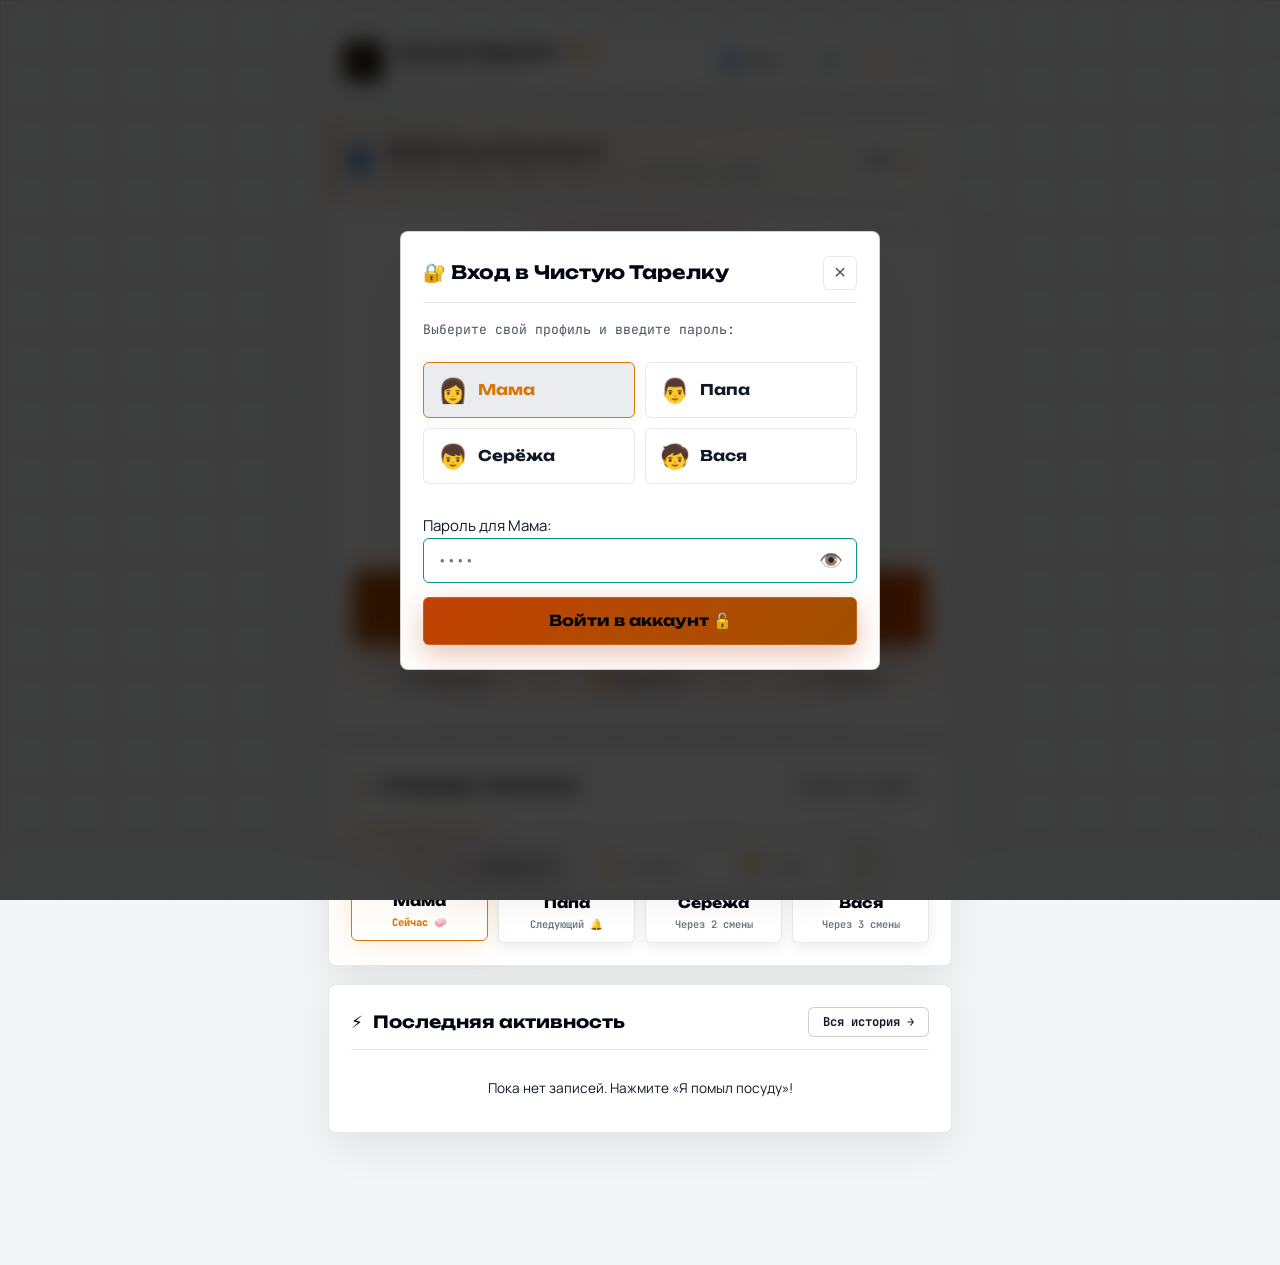
==== public/index.html @ 39a9e151 "feat(ops): add maintenance mode, update.sh and remote github sync support" ====
<!DOCTYPE html>
<html lang="ru">
<head>
  <meta charset="UTF-8">
  <meta name="viewport" content="width=device-width, initial-scale=1.0, maximum-scale=1.0, user-scalable=no, viewport-fit=cover">
  <title>Чистая Тарелка — График мытья посуды</title>
  
  <!-- PWA & Mobile Meta Tags -->
  <meta name="theme-color" content="#0b0b0d">
  <meta name="apple-mobile-web-app-capable" content="yes">
  <meta name="apple-mobile-web-app-status-bar-style" content="black-translucent">
  <meta name="apple-mobile-web-app-title" content="Посуда">
  <link rel="manifest" href="manifest.json">
  <link rel="icon" type="image/svg+xml" href="icons/icon.svg">
  <link rel="apple-touch-icon" href="icons/icon-192.png">

  <!-- Fonts: JetBrains Mono + Manrope + Unbounded -->
  <link rel="preconnect" href="https://fonts.googleapis.com">
  <link rel="preconnect" href="https://fonts.gstatic.com" crossorigin>
  <link href="https://fonts.googleapis.com/css2?family=JetBrains+Mono:wght@400;500;600;700&family=Manrope:wght@400;500;600;700;800&family=Unbounded:wght@500;600;700;800;900&display=swap" rel="stylesheet">

  <link rel="stylesheet" href="style.css?v=7.2">
</head>
<body>
  <!-- Canvas for celebration confetti & bubbles -->
  <canvas id="fx-canvas"></canvas>

  <div class="app-layout">
    <!-- Top Navigation Bar -->
    <header class="top-nav">
      <div class="brand">
        <div class="brand-logo-mark">
          <svg class="brand-svg" viewBox="0 0 32 32" fill="none" xmlns="http://www.w3.org/2000/svg">
            <circle cx="16" cy="16" r="14" stroke="url(#brandGrad)" stroke-width="2" stroke-dasharray="3 3"/>
            <circle cx="16" cy="16" r="9" fill="url(#plateGrad)" stroke="rgba(255,255,255,0.25)" stroke-width="1.5"/>
            <path d="M12 16.5L14.8 19.3L20.5 13.5" stroke="var(--amber)" stroke-width="2" stroke-linecap="round" stroke-linejoin="round"/>
            <defs>
              <linearGradient id="brandGrad" x1="2" y1="2" x2="30" y2="30" gradientUnits="userSpaceOnUse">
                <stop stop-color="#f0642f"/>
                <stop offset="0.5" stop-color="#f59e0b"/>
                <stop offset="1" stop-color="#10b981"/>
              </linearGradient>
              <linearGradient id="plateGrad" x1="7" y1="7" x2="25" y2="25" gradientUnits="userSpaceOnUse">
                <stop stop-color="rgba(255,255,255,0.18)"/>
                <stop offset="1" stop-color="rgba(255,255,255,0.04)"/>
              </linearGradient>
            </defs>
          </svg>
        </div>
        <div class="brand-text-block">
          <div class="brand-title-wrap">
            <h1 class="brand-title">Чистая Тарелка</h1>
            <span class="brand-pro-badge">PRO</span>
          </div>
          <div class="cloud-indicator" id="cloud-indicator">
            <span class="cloud-dot"></span>
            <span class="cloud-status-label" id="cloud-status-label">Raspberry Pi 5 🟢</span>
          </div>
        </div>
      </div>
      
      <div class="top-actions">
        <!-- Account Button in Header -->
        <button id="btn-account-badge" class="profile-pill-btn" type="button" title="Мой аккаунт">
          <span id="account-badge-avatar" class="profile-pill-avatar">👤</span>
          <span id="account-badge-name" class="profile-pill-name">Войти</span>
          <span id="account-badge-role" class="profile-pill-arrow">▾</span>
        </button>

        <button id="btn-sound" class="nav-icon-btn" type="button" title="Звуки" aria-label="Звуки">
          <span class="btn-icon">🔊</span>
        </button>
        <button id="btn-theme" class="nav-icon-btn" type="button" title="Сменить тему" aria-label="Сменить тему">
          <span class="btn-icon">🌙</span>
        </button>
        <button id="btn-menu" class="nav-icon-btn" type="button" title="Настройки" aria-label="Настройки">
          <span class="btn-icon">☰</span>
        </button>
      </div>
    </header>

    <!-- Undo Toast Notification -->
    <div id="undo-toast" class="undo-toast hidden">
      <div class="toast-content">
        <span class="toast-icon">🧼</span>
        <span id="undo-text" class="toast-text">Посуда засчитана!</span>
      </div>
      <button id="btn-undo" class="toast-undo-btn">Отменить</button>
    </div>

    <!-- Pull to Refresh Indicator -->
    <div id="ptr-indicator" class="ptr-indicator">
      <div class="ptr-content">
        <span class="ptr-icon" id="ptr-icon">🍽️</span>
        <span class="ptr-text" id="ptr-text">Потяните для обновления...</span>
      </div>
    </div>

    <!-- MAIN APP CONTENT (Tab Views) -->
    <main class="main-content" id="main-content">
      
      <!-- ========================================== -->
      <!-- TAB 1: DUTY / ДЕЖУРСТВО                    -->
      <!-- ========================================== -->
      <section id="tab-duty" class="tab-view active">
        <!-- Personal Duty Status Banner -->
        <div id="banner-duty-status" class="duty-status-banner">
          <div class="banner-status-content">
            <span id="banner-status-icon" class="banner-status-icon">👤</span>
            <div class="banner-status-text-box">
              <span id="banner-status-title" class="banner-status-title">Выберите свой профиль</span>
              <span id="banner-status-sub" class="banner-status-sub">Отмечать помывку сможет только тот, чья сейчас очередь</span>
            </div>
          </div>
          <button id="btn-banner-profile" class="banner-action-btn" type="button">Выбрать 👤</button>
        </div>

        <!-- Main Hero Card: Current Duty -->
        <div class="duty-hero-card" id="duty-hero">
          <div class="hero-ambient-glow" id="hero-ambient-glow"></div>

          <div class="duty-status-badge">
            <span class="pulsing-circle"></span>
            <span id="hero-badge-title">СЕЙЧАС ДЕЖУРНЫЙ</span>
          </div>

          <div class="duty-avatar-box">
            <div class="avatar-aura-outer"></div>
            <div class="avatar-aura" id="hero-aura"></div>
            <div class="hero-avatar" id="hero-avatar">🍽️</div>
          </div>
          
          <h2 class="duty-person-name" id="hero-name">—</h2>
          <div class="duty-person-sub" id="hero-role-title">Определение дежурного...</div>

          <div class="duty-meta" id="hero-meta">
            <span class="meta-tag timer-tag" id="hero-timer">⏱️ Синхронизация...</span>
            <span class="meta-tag streak-tag" id="hero-streak">🧼 Статус: загрузка...</span>
          </div>

          <!-- The Big Wash Button -->
          <button id="btn-wash-done" class="btn-wash-main">
            <div class="wash-btn-shine"></div>
            <span class="wash-icon">🧼</span>
            <div class="wash-label-box">
              <span class="wash-title">Я ПОМЫЛ ПОСУДУ!</span>
              <span class="wash-sub">Передать очередь дальше ✨</span>
            </div>
          </button>

          <!-- Quick Turn Modifiers -->
          <div class="hero-quick-row">
            <button id="btn-swap-duty" class="quick-btn" type="button" title="Поменяться дежурством">
              <span>🔄</span>
              <span class="btn-text-full">Поменяться</span>
              <span class="btn-text-short">Обмен</span>
            </button>
            <button id="btn-skip-duty" class="quick-btn" type="button" title="Пропустить дежурство">
              <span>⏩</span>
              <span class="btn-text-full">Пропустить</span>
              <span class="btn-text-short">Пасс</span>
            </button>
            <button id="btn-add-note" class="quick-btn" type="button" title="Отметить с заметкой или фото">
              <span>📝</span>
              <span class="btn-text-full">С заметкой</span>
              <span class="btn-text-short">Заметка</span>
            </button>
          </div>
        </div>

        <!-- Upcoming Queue Card -->
        <div class="content-card">
          <div class="card-header">
            <div class="card-title">
              <span class="title-icon">📋</span>
              <span>Очередь помывки</span>
            </div>
            <button id="btn-reorder-queue" class="pill-btn" type="button">Изменить порядок</button>
          </div>

          <div class="queue-stepper-container">
            <div class="queue-track" id="queue-track">
              <!-- Dynamically rendered queue items -->
            </div>
          </div>
        </div>

        <!-- Recent Activity Glance -->
        <div class="content-card">
          <div class="card-header">
            <div class="card-title">
              <span class="title-icon">⚡</span>
              <span>Последняя активность</span>
            </div>
            <button id="btn-view-all-history" class="pill-btn" type="button">Вся история →</button>
          </div>
          <div id="recent-glance-box" class="recent-glance-box">
            <!-- Rendered by JS -->
          </div>
        </div>
      </section>

      <!-- ========================================== -->
      <!-- TAB 2: HISTORY / ИСТОРИЯ                   -->
      <!-- ========================================== -->
      <section id="tab-history" class="tab-view">
        <div class="content-card">
          <div class="card-header">
            <div>
              <h2 class="card-title-large">📜 История дежурств</h2>
              <p class="card-subtitle">Полный журнал с датами, заметками и похвалой</p>
            </div>
            <button id="btn-export-history" class="pill-btn" title="Экспорт в CSV" type="button">📥 Скачать</button>
          </div>

          <!-- History Filters -->
          <div class="history-filter-bar" id="history-filter-bar">
            <button class="filter-chip active" data-filter="all">Все (0)</button>
            <button class="filter-chip" data-filter="admin">👑 Администратор</button>
            <button class="filter-chip" data-filter="user1">👨‍🍳 Дежурный 1</button>
            <button class="filter-chip" data-filter="user2">👩‍🍳 Дежурный 2</button>
            <button class="filter-chip" data-filter="user3">🧑‍🍳 Дежурный 3</button>
          </div>

          <!-- Timeline Container -->
          <div class="history-timeline" id="history-timeline">
            <!-- Dynamically populated with grouped dates -->
          </div>
        </div>
      </section>

      <!-- ========================================== -->
      <!-- TAB 3: STATS / СТАТИСТИКА                  -->
      <!-- ========================================== -->
      <section id="tab-stats" class="tab-view">
        <div class="content-card">
          <div class="card-header">
            <div>
              <h2 class="card-title-large">🏆 Доска почёта</h2>
              <p class="card-subtitle">Кто в нашей семье чаще всех моет посуду</p>
            </div>
            <div class="stats-header-actions">
              <button id="btn-share-family-report" class="pill-btn highlight-pill" type="button" title="Скопировать отчет для Telegram">📤 Поделиться</button>
              <span class="stats-badge-total" id="stat-total-badge">Всего: 0 моек</span>
            </div>
          </div>

          <!-- 3D Podium for Top 3 -->
          <div class="podium-container" id="podium-container">
            <!-- Rendered by JS -->
          </div>

          <!-- Distribution Share Bar -->
          <div class="duty-share-box" id="duty-share-box">
            <!-- Rendered by JS -->
          </div>

          <!-- Detailed Leaderboard List -->
          <div class="leaderboard-cards" id="leaderboard-list">
            <!-- Dynamic Leaderboard Cards -->
          </div>
        </div>

        <!-- Fun Awards Card -->
        <div class="content-card">
          <h3 class="card-title">
            <span class="title-icon">🎖️</span>
            <span>Семейные награды</span>
          </h3>
          <div class="awards-grid" id="awards-grid">
            <!-- Dynamic awards -->
          </div>
        </div>
      </section>

    </main>

    <!-- Bottom Navigation Bar (Floating Island Dock Style) -->
    <nav class="bottom-tab-bar">
      <div class="tab-bar-pill" id="tab-bar-pill">
        <div class="tab-sliding-indicator" id="tab-sliding-indicator"></div>
        <button class="tab-item active" data-tab="tab-duty" type="button">
          <span class="tab-icon">🧼</span>
          <span class="tab-label">Дежурство</span>
        </button>
        <button class="tab-item" data-tab="tab-history" type="button">
          <span class="tab-icon">📜</span>
          <span class="tab-label">История</span>
        </button>
        <button class="tab-item" data-tab="tab-stats" type="button">
          <span class="tab-icon">🏆</span>
          <span class="tab-label">Почёт</span>
        </button>
      </div>
    </nav>
  </div>

  <!-- ========================================== -->
  <!-- MODAL: SETTINGS & BACKUP (Бутерброд / Меню) -->
  <!-- ========================================== -->
  <div id="modal-settings" class="modal-backdrop hidden">
    <div class="modal-card">
      <div class="sheet-grab-bar"></div>
      <div class="modal-head">
        <h3>⚙️ Настройки и Сервер</h3>
        <button type="button" class="modal-close-btn" aria-label="Закрыть" onclick="closeAllModals()">&times;</button>
      </div>

      <!-- Quick Toggles for Mobile (Theme & Sound) -->
      <div class="settings-quick-toggles-row">
        <button id="btn-quick-theme" class="quick-toggle-card" type="button" aria-label="Сменить тему">
          <span class="quick-toggle-icon" id="quick-theme-icon">🌙</span>
          <div class="quick-toggle-text">
            <span class="quick-toggle-label">Оформление</span>
            <span class="quick-toggle-val" id="quick-theme-val">Тёмная</span>
          </div>
        </button>
        <button id="btn-quick-sound" class="quick-toggle-card" type="button" aria-label="Переключить звук">
          <span class="quick-toggle-icon" id="quick-sound-icon">🔊</span>
          <div class="quick-toggle-text">
            <span class="quick-toggle-label">Звуки</span>
            <span class="quick-toggle-val" id="quick-sound-val">Включены</span>
          </div>
        </button>
      </div>

      <!-- Access Rights (Admin PIN) -->
      <div class="cloud-setup-box auth-section">
        <div class="setup-header">
          <span class="setup-badge" id="settings-auth-badge">Режим просмотра</span>
          <span class="setup-title">Права на управление</span>
        </div>
        <p id="settings-auth-desc" class="setup-text">
          Только один телефон с паролем может переключать очередь и отмечать помывку.
        </p>
        <div id="settings-auth-actions" style="margin-top: 8px;">
          <!-- Rendered dynamically -->
        </div>
      </div>

      <!-- Server & Local Network -->
      <div class="cloud-setup-box secondary">
        <div class="setup-header">
          <span class="setup-badge neutral">Домашний сервер (Raspberry Pi)</span>
          <span class="setup-title">Адрес в вашей сети Wi-Fi</span>
        </div>
        <p class="setup-text">
          Открывайте на любых телефонах и планшетах дома:
        </p>
        <div class="local-ip-badge">
          <code id="local-ip-code">http://localhost:8080</code>
          <button id="btn-copy-local-ip" class="copy-small-btn" type="button">Копировать</button>
        </div>
      </div>

      <!-- Cloud Sync (Optional) -->
      <div class="cloud-setup-box" style="margin-top: 4px;">
        <div class="setup-header">
          <span class="setup-badge">Облачная синхронизация</span>
          <span class="setup-title">Внешний URL (если используется)</span>
        </div>
        <div class="input-group">
          <div class="input-with-btn">
            <input type="text" id="input-firebase-url" placeholder="https://ваш-воркер.workers.dev">
            <button id="btn-save-cloud" class="primary-action-btn" type="button">Сохранить</button>
          </div>
        </div>
        <button id="btn-cloud-guide" class="text-link-btn" type="button" style="background:none;border:none;color:var(--primary);cursor:pointer;font-size:0.85rem;margin-top:8px;padding:0;text-decoration:underline;text-align:left;">📖 Инструкция по облаку (Firebase/Vercel)</button>
      </div>

      <!-- Backup & Restore -->
      <div style="margin-top: 8px;">
        <h4 style="font-size: 0.95rem; margin-bottom: 8px; font-weight: 700;">💾 Резервная копия</h4>
        <div class="action-buttons-row">
          <button id="btn-export-backup" class="secondary-action-btn" type="button">
            <span>📥</span> Скачать архив (JSON)
          </button>
          <button id="btn-import-backup" class="secondary-action-btn" type="button">
            <span>📤</span> Восстановить из архива
          </button>
          <input type="file" id="file-import-input" accept=".json" style="display: none;">
        </div>
      </div>

      <!-- Reset Data -->
      <div style="margin-top: 10px; border-top: 1px solid var(--border-color); padding-top: 12px;">
        <button id="btn-reset-data" class="danger-text-btn" type="button">Сбросить историю и статистику...</button>
      </div>
    </div>
  </div>

  <!-- ========================================== -->
  <!-- MODAL: SWAP TURN                           -->
  <!-- ========================================== -->
  <div id="modal-swap" class="modal-backdrop hidden">
    <div class="modal-card">
      <div class="sheet-grab-bar"></div>
      <div class="modal-head">
        <h3>🔄 Поменяться дежурством</h3>
        <button type="button" class="modal-close-btn" aria-label="Закрыть" onclick="closeAllModals()">&times;</button>
      </div>
      <p class="modal-sub">Выберите, с кем поменяться текущей сменой:</p>
      <div class="swap-grid" id="swap-member-list">
        <!-- Rendered by JS -->
      </div>
    </div>
  </div>

  <!-- ========================================== -->
  <!-- MODAL: CONFIRM SKIP TURN                   -->
  <!-- ========================================== -->
  <div id="modal-confirm-skip" class="modal-backdrop hidden">
    <div class="modal-card">
      <div class="sheet-grab-bar"></div>
      <div class="modal-head">
        <h3>⏩ Пропустить дежурство?</h3>
        <button type="button" class="modal-close-btn" aria-label="Закрыть" onclick="closeAllModals()">&times;</button>
      </div>

      <div class="confirm-skip-box">
        <div class="confirm-skip-avatar-row">
          <div class="confirm-skip-member" id="confirm-skip-current">
            <span class="confirm-skip-avatar" id="confirm-skip-avatar">👩</span>
            <span class="confirm-skip-name" id="confirm-skip-name">Мама</span>
          </div>
          <span class="confirm-skip-arrow">➔</span>
          <div class="confirm-skip-member" id="confirm-skip-next">
            <span class="confirm-skip-avatar" id="confirm-skip-next-avatar">👦</span>
            <span class="confirm-skip-name" id="confirm-skip-next-name">Серёжа</span>
          </div>
        </div>

        <p class="modal-sub confirm-skip-desc" id="confirm-skip-desc">
          Очередь будет передана следующему по списку без зачисления помывки.
        </p>
      </div>

      <div class="modal-actions-grid">
        <button type="button" class="secondary-action-btn" onclick="closeAllModals()">Отмена</button>
        <button type="button" id="btn-confirm-skip-submit" class="btn-skip-confirm-danger">
          <span>⏩ Да, пропустить</span>
        </button>
      </div>
    </div>
  </div>

  <!-- ========================================== -->
  <!-- MODAL: NOTE / WASH WITH COMMENT            -->
  <!-- ========================================== -->
  <div id="modal-note" class="modal-backdrop hidden">
    <div class="modal-card">
      <div class="sheet-grab-bar"></div>
      <div class="modal-head">
        <h3>📝 Отметить помывку с заметкой</h3>
        <button type="button" class="modal-close-btn" aria-label="Закрыть" onclick="closeAllModals()">&times;</button>
      </div>
      <div class="quick-tags-container">
        <button class="note-tag-btn" type="button" data-tag="Гора кастрюль и сковородок 🍳">Гора посуды 🍳</button>
        <button class="note-tag-btn" type="button" data-tag="Блестит до скрипа ✨">Блестит до скрипа ✨</button>
        <button class="note-tag-btn" type="button" data-tag="После праздничного обеда 🍰">После праздника 🍰</button>
        <button class="note-tag-btn" type="button" data-tag="Только чашки и тарелки ☕">Только чашки ☕</button>
        <button class="note-tag-btn" type="button" data-tag="Помыл(а) без напоминаний! 🌟">Без напоминаний 🌟</button>
      </div>
      <textarea id="modal-note-text" class="custom-textarea" rows="3" placeholder="Что было помыто или комментарий..."></textarea>
      
      <!-- Photo Attachment -->
      <div class="note-photo-section">
        <input type="file" id="note-photo-input" accept="image/*" capture="environment" style="display:none">
        <button type="button" id="btn-trigger-photo" class="btn-attach-photo">
          <span>📷</span>
          <span>Добавить фото раковины</span>
        </button>
        <div id="note-photo-preview-wrap" class="note-photo-preview-wrap hidden">
          <div class="note-photo-thumb-box">
            <img id="note-photo-preview-img" src="" alt="Превью фото" class="note-photo-thumb">
            <button type="button" id="btn-remove-photo" class="btn-remove-photo" title="Удалить фото" aria-label="Удалить фото">&times;</button>
          </div>
          <div class="note-photo-info">
            <span class="note-photo-badge" id="note-photo-size-badge">0 KB ✨</span>
            <span class="note-photo-hint">Фото чистоты прикреплено!</span>
          </div>
        </div>
      </div>

      <button id="btn-submit-note-wash" class="primary-btn-block" type="button">Помыто! Засчитать 🧼</button>
    </div>
  </div>

  <!-- ========================================== -->
  <!-- MODAL: REORDER QUEUE                       -->
  <!-- ========================================== -->
  <div id="modal-reorder" class="modal-backdrop hidden">
    <div class="modal-card">
      <div class="sheet-grab-bar"></div>
      <div class="modal-head">
        <h3>📋 Порядок очереди</h3>
        <button type="button" class="modal-close-btn" aria-label="Закрыть" onclick="closeAllModals()">&times;</button>
      </div>
      <p class="modal-sub">Настройте очередность стрелочками:</p>
      <div class="reorder-rows-list" id="reorder-rows-container">
        <!-- Rendered by JS -->
      </div>
      <button id="btn-save-reorder-modal" class="primary-btn-block" type="button">Сохранить порядок</button>
    </div>
  </div>

  <!-- ========================================== -->
  <!-- MODAL: CLOUD GUIDE                         -->
  <!-- ========================================== -->
  <div id="modal-cloud-guide" class="modal-backdrop hidden">
    <div class="modal-card guide-card">
      <div class="sheet-grab-bar"></div>
      <div class="modal-head">
        <h3>🚀 Как выложить в интернет (2 простых шага)</h3>
        <button type="button" class="modal-close-btn" aria-label="Закрыть" onclick="closeAllModals()">&times;</button>
      </div>
      <div class="guide-content">
        <div class="guide-step">
          <div class="step-badge">Шаг 1</div>
          <h4>Бесплатная база данных (Firebase)</h4>
          <ol>
            <li>Зайдите на <a href="https://console.firebase.google.com" target="_blank">console.firebase.google.com</a> под своим Google-аккаунтом.</li>
            <li>Нажмите <b>«Создать проект»</b> (назовите, например, <i>dish-tracker</i>).</li>
            <li>В меню слева выберите <b>«Realtime Database»</b> ➔ <b>«Создать базу данных»</b>.</li>
            <li>Во вкладке <b>«Правила»</b> (Rules) разрешите чтение и запись (укажите <code>".read": true, ".write": true</code>).</li>
            <li>Скопируйте адрес вашей базы (он выглядит так: <code>https://ваша-база-default-rtdb.firebaseio.com</code>) и вставьте его во вкладку <b>«Облако»</b> в этом приложении!</li>
          </ol>
        </div>

        <div class="guide-step">
          <div class="step-badge">Шаг 2</div>
          <h4>Бесплатный хостинг приложения (Vercel или GitHub Pages)</h4>
          <p>
            Папка с файлами уже полностью готова к загрузке на <a href="https://vercel.com" target="_blank">Vercel.com</a> или GitHub Pages. Вы просто перетаскиваете папку на Vercel — и получаете красивый интернет-адрес (например, <code>https://posuda-semya.vercel.app</code>), доступный всем родным круглосуточно с любого телефона!
          </p>
        </div>
      </div>
      <button type="button" class="primary-btn-block modal-close-btn" onclick="closeAllModals()">Понятно, спасибо!</button>
    </div>
  </div>

  <!-- ========================================== -->
  <!-- MODAL: FAMILY LOGIN (Вход в аккаунт)       -->
  <!-- ========================================== -->
  <div id="modal-login" class="modal-backdrop hidden">
    <div class="modal-card login-card">
      <div class="sheet-grab-bar"></div>
      <div class="modal-head">
        <h3>🔐 Вход в Чистую Тарелку</h3>
        <button type="button" class="modal-close-btn" aria-label="Закрыть" onclick="closeAllModals()">&times;</button>
      </div>
      <p class="modal-sub">
        Выберите свой профиль и введите пароль:
      </p>

      <!-- User selection pills -->
      <div class="login-user-grid" id="login-user-grid">
        <button type="button" class="login-user-pill active" data-user="admin">
          <span class="login-user-avatar">👑</span>
          <span class="login-user-name">Администратор 👑</span>
        </button>
        <button type="button" class="login-user-pill" data-user="user1">
          <span class="login-user-avatar">👨‍🍳</span>
          <span class="login-user-name">Дежурный 1</span>
        </button>
        <button type="button" class="login-user-pill" data-user="user2">
          <span class="login-user-avatar">👩‍🍳</span>
          <span class="login-user-name">Дежурный 2</span>
        </button>
        <button type="button" class="login-user-pill" data-user="user3">
          <span class="login-user-avatar">🧑‍🍳</span>
          <span class="login-user-name">Дежурный 3</span>
        </button>
      </div>

      <form id="form-login" style="margin-top: 14px;">
        <input type="hidden" id="login-username" value="admin">

        <div class="input-group">
          <label class="input-label" id="login-label-user">Пароль для Администратора:</label>
          <div class="password-input-wrap">
            <input type="password" id="login-password" class="custom-input login-input" placeholder="••••" inputmode="numeric" pattern="[0-9]*" autocomplete="current-password" autofocus required>
            <button type="button" id="btn-toggle-login-pass" class="toggle-pass-btn" aria-label="Показать пароль">👁️</button>
          </div>
        </div>

        <div id="login-error-msg" class="auth-error-msg hidden">❌ Неверный пароль. Попробуйте еще раз!</div>

        <button type="submit" id="btn-submit-login" class="primary-btn-block" style="margin-top: 14px;">
          Войти в аккаунт 🔓
        </button>
      </form>
    </div>
  </div>

  <!-- ========================================== -->
  <!-- MODAL: ACCOUNT INFO & LOGOUT               -->
  <!-- ========================================== -->
  <div id="modal-account" class="modal-backdrop hidden">
    <div class="modal-card">
      <div class="sheet-grab-bar"></div>
      <div class="modal-head">
        <h3>👤 Мой аккаунт</h3>
        <button type="button" class="modal-close-btn" aria-label="Закрыть" onclick="closeAllModals()">&times;</button>
      </div>
      <div class="account-profile-box">
        <div class="account-avatar-large" id="acc-modal-avatar">👑</div>
        <div class="account-info-box">
          <h4 class="account-name" id="acc-modal-name">Администратор</h4>
          <span class="account-role-badge" id="acc-modal-role">👑 Администратор</span>
        </div>
      </div>
      <div class="account-status-desc" id="acc-modal-desc">
        Вы авторизованы на этом телефоне. Вам доступны все функции управления дежурствами.
      </div>
      <button type="button" id="btn-logout-account" class="danger-btn-block" style="margin-top: 18px;">
        🚪 Выйти из аккаунта
      </button>
    </div>
  </div>

  <!-- ========================================== -->
  <!-- MODAL: PHOTO VIEWER (Lightbox)             -->
  <!-- ========================================== -->
  <div id="modal-photo-viewer" class="modal-backdrop hidden photo-lightbox-backdrop">
    <div class="modal-card photo-lightbox-card">
      <div class="sheet-grab-bar"></div>
      <div class="modal-head">
        <div class="photo-lightbox-author">
          <span class="photo-lightbox-icon">📸</span>
          <div class="photo-lightbox-meta-block">
            <h3 id="photo-viewer-title">Фото чистоты ✨</h3>
            <span class="photo-lightbox-sub" id="photo-viewer-meta"></span>
          </div>
        </div>
        <button type="button" class="modal-close-btn" aria-label="Закрыть" onclick="closeAllModals()">&times;</button>
      </div>

      <div class="photo-lightbox-body">
        <div class="photo-lightbox-frame">
          <img id="photo-viewer-img" src="" alt="Фото чистоты раковины" class="photo-lightbox-img">
        </div>
        <div id="photo-viewer-caption" class="photo-lightbox-caption hidden"></div>
      </div>
    </div>
  </div>

  <script src="app.js?v=7.2"></script>
</body>
</html>
---- public/style.css ----
/* ========================================================
   ЧИСТАЯ ТАРЕЛКА — Таблица стилей
   Шрифты: Unbounded + Manrope + JetBrains Mono
   Эстетика: Dark Obsidian & Warm Light / Minimal Tech / OKLCH
   ======================================================== */

@import url('https://fonts.googleapis.com/css2?family=JetBrains+Mono:wght@400;500;600;700&family=Manrope:wght@400;500;600;700;800&family=Unbounded:wght@500;600;700;800;900&display=swap');

:root, [data-theme="dark"] {
  color-scheme: dark;

  /* Typography */
  --font-display: "Unbounded", "Manrope", system-ui, sans-serif;
  --font-body: "Manrope", system-ui, -apple-system, BlinkMacSystemFont, "Segoe UI", sans-serif;
  --font-mono: "JetBrains Mono", "SFMono-Regular", Consolas, monospace;

  /* Dark Theme Palette (Default) */
  --bg: oklch(0.085 0 0);
  --bg-raised: oklch(0.115 0.003 70);
  --surface: oklch(0.155 0.006 70);
  --surface-strong: oklch(0.205 0.008 70);
  --surface-hover: oklch(0.235 0.01 70);
  
  --ink: oklch(0.925 0.014 78);
  --ink-strong: oklch(0.985 0.005 78);
  --muted: oklch(0.705 0.018 72);
  --muted-soft: oklch(0.575 0.014 72);
  
  --line: oklch(1 0 0 / 0.09);
  --line-strong: oklch(1 0 0 / 0.18);
  
  --primary: oklch(0.645 0.185 39);          /* Ember Orange #f0642f */
  --primary-deep: oklch(0.48 0.17 35);
  --primary-glow: oklch(0.645 0.185 39 / 0.35);

  --amber: oklch(0.755 0.145 72);           /* Warm Gold */
  --amber-soft: oklch(0.755 0.145 72 / 0.12);
  --teal: oklch(0.76 0.105 190);            /* Cyan / Mint */
  --teal-deep: oklch(0.54 0.095 195);
  
  --success: oklch(0.72 0.16 150);
  --danger: oklch(0.62 0.22 25);

  /* Member Accent Tones */
  --color-mama: #ec4899;
  --color-mama-glow: rgba(236, 72, 153, 0.35);
  --color-papa: #0284c7;
  --color-papa-glow: rgba(2, 132, 199, 0.35);
  --color-serezha: #10b981;
  --color-serezha-glow: rgba(16, 185, 129, 0.35);
  --color-vasya: #f59e0b;
  --color-vasya-glow: rgba(245, 158, 11, 0.35);

  --shadow: oklch(0 0 0 / 0.55);
  --radius: 8px;
  --radius-sm: 6px;
  --radius-md: 10px;
  --radius-lg: 14px;
  --radius-full: 9999px;

  --nav-height: 64px;
}

/* Light Theme */
[data-theme="light"] {
  color-scheme: light;

  --bg: #f4f5f7;
  --bg-raised: #ffffff;
  --surface: #ffffff;
  --surface-strong: #ebecef;
  --surface-hover: #e2e4e8;

  --ink: #111827;
  --ink-strong: #030712;
  --muted: #4b5563;
  --muted-soft: #6b7280;

  --line: rgba(0, 0, 0, 0.09);
  --line-strong: rgba(0, 0, 0, 0.18);

  --primary: #ea580c;
  --primary-deep: #c2410c;
  --primary-glow: rgba(234, 88, 12, 0.25);

  --amber: #d97706;
  --amber-soft: rgba(217, 119, 6, 0.1);
  --teal: #0d9488;
  --teal-deep: #0f766e;

  --shadow: rgba(0, 0, 0, 0.08);
}

/* Base Reset */
*, *::before, *::after {
  box-sizing: border-box;
  margin: 0;
  padding: 0;
  -webkit-tap-highlight-color: transparent;
  user-select: none;
}

html {
  font-size: 16px;
  scroll-behavior: smooth;
  background: var(--bg);
}

body {
  min-width: 320px;
  margin: 0;
  overflow-x: hidden;
  background-color: var(--bg);
  background-image:
    linear-gradient(90deg, var(--line) 1px, transparent 1px),
    linear-gradient(180deg, var(--line) 1px, transparent 1px);
  background-size: 56px 56px;
  background-attachment: fixed;
  color: var(--ink);
  font-family: var(--font-body);
  font-size: 15px;
  line-height: 1.6;
  min-height: 100vh;
  min-height: 100dvh;
  display: flex;
  justify-content: center;
  padding-left: max(0px, env(safe-area-inset-left, 0px));
  padding-right: max(0px, env(safe-area-inset-right, 0px));
  padding-top: max(6px, env(safe-area-inset-top, 0px));
  padding-bottom: calc(var(--nav-height) + env(safe-area-inset-bottom, 20px) + 36px);
  text-rendering: optimizeLegibility;
  -webkit-font-smoothing: antialiased;
  -moz-osx-font-smoothing: grayscale;
}

/* Subtle Tech Vignette Overlay */
body::before {
  position: fixed;
  inset: 0;
  z-index: -2;
  pointer-events: none;
  content: "";
  background: radial-gradient(circle at 50% 20%, transparent 40%, var(--bg) 95%);
  opacity: 0.85;
}

/* Celebration FX Canvas */
#fx-canvas {
  position: fixed;
  inset: 0;
  width: 100vw;
  height: 100vh;
  pointer-events: none;
  z-index: 99999;
}

/* Main Layout */
.app-layout {
  width: 100%;
  max-width: 620px;
  padding: 12px 18px 32px;
  display: flex;
  flex-direction: column;
  gap: 16px;
  min-width: 0;
}

/* ========================================================
   MAIN CONTENT & TAB VIEWS
   ======================================================== */
.main-content {
  width: 100%;
  display: flex;
  flex-direction: column;
}

.tab-view {
  display: none !important;
  width: 100%;
  flex-direction: column;
  gap: 18px;
}

.tab-view.active {
  display: flex !important;
  animation: tabFadeIn 0.22s cubic-bezier(0.16, 1, 0.3, 1);
}

@keyframes tabFadeIn {
  from {
    opacity: 0;
    transform: translateY(6px);
  }
  to {
    opacity: 1;
    transform: translateY(0);
  }
}

/* ========================================================
   TOP NAVIGATION BAR
   ======================================================== */
.top-nav {
  display: flex;
  align-items: center;
  justify-content: space-between;
  padding: 10px 14px;
  background: var(--bg-raised);
  border: 1px solid var(--line);
  border-radius: var(--radius);
  position: sticky;
  top: max(8px, env(safe-area-inset-top, 0px));
  z-index: 100;
  box-shadow: 0 10px 30px var(--shadow);
  backdrop-filter: blur(20px) saturate(180%);
  -webkit-backdrop-filter: blur(20px) saturate(180%);
  min-width: 0;
}

.brand {
  display: flex;
  align-items: center;
  gap: 12px;
}

.brand-logo-mark {
  display: inline-flex;
  align-items: center;
  justify-content: center;
  width: 40px;
  height: 40px;
  border-radius: var(--radius-sm);
  background: linear-gradient(135deg, oklch(0.2 0.01 70), oklch(0.1 0.005 70));
  border: 1px solid var(--line-strong);
  box-shadow: 0 4px 14px var(--shadow), inset 0 1px 0 rgba(255, 255, 255, 0.12);
  flex-shrink: 0;
  transition: transform 0.2s ease;
}

.brand-logo-mark:hover {
  transform: rotate(6deg) scale(1.05);
}

.brand-svg {
  width: 26px;
  height: 26px;
  display: block;
}

.brand-text-block {
  display: flex;
  flex-direction: column;
}

.brand-title-wrap {
  display: flex;
  align-items: center;
  gap: 7px;
}

.brand-title {
  font-family: var(--font-display);
  font-size: 0.98rem;
  font-weight: 800;
  color: var(--ink-strong);
  letter-spacing: -0.015em;
  line-height: 1.15;
}

.brand-pro-badge {
  font-family: var(--font-mono);
  font-size: 0.62rem;
  font-weight: 800;
  padding: 1px 5px;
  border-radius: 4px;
  background: linear-gradient(135deg, oklch(0.755 0.145 72 / 0.18), oklch(0.645 0.185 39 / 0.18));
  border: 1px solid oklch(0.755 0.145 72 / 0.35);
  color: var(--amber);
  letter-spacing: 0.06em;
  line-height: 1.2;
}

.cloud-indicator {
  display: inline-flex;
  align-items: center;
  gap: 6px;
  font-family: var(--font-mono);
  font-size: 0.70rem;
  color: var(--muted-soft);
  margin-top: 2px;
}

.cloud-dot {
  width: 6px;
  height: 6px;
  border-radius: 50%;
  background: var(--muted-soft);
  display: inline-block;
  transition: all 0.3s ease;
}

.cloud-dot.local-connected {
  background: var(--teal);
  box-shadow: 0 0 10px var(--teal);
}

.cloud-dot.cloud-connected {
  background: var(--amber);
  box-shadow: 0 0 10px var(--amber);
}

.top-actions {
  display: flex;
  align-items: center;
  gap: 8px;
  flex-shrink: 0;
}

/* User Account Pill */
.profile-pill-btn {
  display: inline-flex;
  align-items: center;
  gap: 6px;
  min-height: 36px;
  padding: 0 10px;
  border: 1px solid var(--line-strong);
  border-radius: var(--radius-sm);
  background: var(--surface);
  color: var(--ink);
  cursor: pointer;
  font-family: var(--font-mono);
  font-size: 0.78rem;
  font-weight: 600;
  transition: all 180ms ease;
  white-space: nowrap;
}

.profile-pill-btn:hover {
  background: var(--surface-strong);
  border-color: var(--teal);
  color: var(--ink-strong);
}

.profile-pill-btn:active {
  transform: scale(0.96);
}

.profile-pill-btn.is-admin {
  border-color: oklch(0.755 0.145 72 / 0.45);
  background: var(--amber-soft);
  color: var(--amber);
}

.profile-pill-avatar {
  font-size: 1rem;
}

.profile-pill-name {
  max-width: 80px;
  overflow: hidden;
  text-overflow: ellipsis;
  white-space: nowrap;
}

.profile-pill-arrow {
  font-size: 0.65rem;
  opacity: 0.6;
}

/* Action Icon Buttons */
.nav-icon-btn {
  display: inline-flex;
  align-items: center;
  justify-content: center;
  width: 36px;
  height: 36px;
  border: 1px solid var(--line);
  border-radius: var(--radius-sm);
  background: var(--surface);
  color: var(--muted);
  cursor: pointer;
  font-size: 0.95rem;
  transition: all 180ms ease;
}

.nav-icon-btn:hover {
  border-color: var(--line-strong);
  background: var(--surface-strong);
  color: var(--ink-strong);
  transform: translateY(-1px);
}

.nav-icon-btn:active {
  transform: scale(0.92);
}

/* ========================================================
   TOAST NOTIFICATION (Undo)
   ======================================================== */
.undo-toast {
  position: fixed;
  top: 20px;
  left: 50%;
  transform: translateX(-50%);
  width: calc(100% - 36px);
  max-width: 520px;
  background: var(--bg-raised);
  border: 1px solid var(--amber);
  color: var(--ink-strong);
  padding: 12px 16px;
  border-radius: var(--radius);
  display: flex;
  align-items: center;
  justify-content: space-between;
  box-shadow: 0 16px 40px var(--shadow), 0 0 24px var(--amber-soft);
  z-index: 100000;
  animation: slideDownToast 0.25s cubic-bezier(0.16, 1, 0.3, 1);
}

.undo-toast.hidden {
  display: none !important;
}

.toast-content {
  display: flex;
  align-items: center;
  gap: 10px;
  font-family: var(--font-body);
  font-size: 0.88rem;
  font-weight: 700;
}

.toast-icon {
  font-size: 1.25rem;
}

.toast-undo-btn {
  background: var(--amber);
  color: #000;
  border: none;
  font-family: var(--font-mono);
  font-weight: 700;
  font-size: 0.78rem;
  padding: 6px 14px;
  border-radius: var(--radius-sm);
  cursor: pointer;
  transition: transform 0.15s ease;
}

.toast-undo-btn:hover {
  transform: scale(1.05);
}

@keyframes slideDownToast {
  from { opacity: 0; transform: translate(-50%, -18px); }
  to { opacity: 1; transform: translate(-50%, 0); }
}

/* ========================================================
   DUTY STATUS BANNER (Adaptive Monospace Header)
   ======================================================== */
.duty-status-banner {
  background: var(--surface);
  border: 1px solid var(--line);
  border-radius: var(--radius);
  padding: 14px 16px;
  display: flex;
  align-items: center;
  justify-content: space-between;
  gap: 14px;
  position: relative;
  transition: all 0.2s ease;
}

.duty-status-banner::before {
  position: absolute;
  left: 0;
  top: 0;
  bottom: 0;
  width: 3px;
  border-radius: var(--radius) 0 0 var(--radius);
  content: "";
  background: var(--teal);
}

.duty-status-banner.is-my-turn {
  border-color: oklch(0.72 0.16 150 / 0.4);
  background: linear-gradient(135deg, oklch(0.72 0.16 150 / 0.08) 0%, var(--surface) 100%);
}

.duty-status-banner.is-my-turn::before {
  background: var(--success);
}

.duty-status-banner.is-not-my-turn {
  border-color: var(--line-strong);
}

.duty-status-banner.no-profile {
  border-color: oklch(0.755 0.145 72 / 0.35);
  background: linear-gradient(135deg, var(--amber-soft) 0%, var(--surface) 100%);
}

.duty-status-banner.no-profile::before {
  background: var(--amber);
}

.banner-status-content {
  display: flex;
  align-items: center;
  gap: 12px;
  min-width: 0;
  flex: 1;
}

.banner-status-icon {
  font-size: 1.5rem;
  flex-shrink: 0;
}

.banner-status-text-box {
  display: flex;
  flex-direction: column;
  min-width: 0;
}

.banner-status-title {
  font-family: var(--font-display);
  font-weight: 700;
  font-size: 0.88rem;
  color: var(--ink-strong);
  white-space: nowrap;
  overflow: hidden;
  text-overflow: ellipsis;
}

.banner-status-sub {
  font-family: var(--font-mono);
  font-size: 0.75rem;
  color: var(--muted);
  line-height: 1.4;
  margin-top: 2px;
}

.banner-action-btn {
  background: var(--bg-raised);
  border: 1px solid var(--line-strong);
  color: var(--ink);
  font-family: var(--font-mono);
  border-radius: var(--radius-sm);
  padding: 8px 14px;
  font-weight: 700;
  font-size: 0.78rem;
  cursor: pointer;
  white-space: nowrap;
  flex-shrink: 0;
  transition: all 0.18s ease;
}

.banner-action-btn:hover {
  background: var(--surface-strong);
  border-color: var(--teal);
  color: var(--ink-strong);
  transform: translateY(-1px);
}

/* ========================================================
   DUTY HERO CARD
   ======================================================== */
.duty-hero-card {
  position: relative;
  background: var(--surface);
  border: 1px solid var(--line-strong);
  border-radius: var(--radius);
  padding: 28px 24px;
  display: flex;
  flex-direction: column;
  align-items: center;
  box-shadow: 0 24px 60px var(--shadow), inset 0 1px 0 rgba(255, 255, 255, 0.08);
  overflow: hidden;
  transition: border-color 0.25s ease, box-shadow 0.25s ease;
}

.hero-ambient-glow {
  position: absolute;
  top: -40px;
  left: 50%;
  transform: translateX(-50%);
  width: 340px;
  height: 340px;
  border-radius: 50%;
  background: radial-gradient(circle, var(--amber-soft) 0%, transparent 70%);
  pointer-events: none;
  z-index: 0;
  opacity: 0.85;
  transition: background 0.8s cubic-bezier(0.16, 1, 0.3, 1), opacity 0.8s ease;
  animation: heroBreathing 5s ease-in-out infinite alternate;
}

@keyframes heroBreathing {
  0% { transform: translateX(-50%) scale(0.94); opacity: 0.72; }
  100% { transform: translateX(-50%) scale(1.08); opacity: 0.95; }
}

/* Corner Technical Markings */
.duty-hero-card::after {
  position: absolute;
  top: 10px;
  right: 14px;
  content: "// ACTIVE_DUTY";
  font-family: var(--font-mono);
  font-size: 0.68rem;
  color: var(--muted-soft);
  letter-spacing: 0.05em;
  z-index: 2;
}

/* Status Badge with glowing node */
.duty-status-badge {
  position: relative;
  z-index: 2;
  display: inline-flex;
  align-items: center;
  gap: 8px;
  padding: 6px 14px;
  border: 1px solid oklch(0.755 0.145 72 / 0.28);
  border-radius: var(--radius-sm);
  background: oklch(0.755 0.145 72 / 0.08);
  color: var(--ink-strong);
  font-family: var(--font-mono);
  font-size: 0.74rem;
  font-weight: 600;
  margin-bottom: 20px;
}

.pulsing-circle {
  width: 7px;
  height: 7px;
  border-radius: 50%;
  background: var(--amber);
  box-shadow: 0 0 14px oklch(0.755 0.145 72 / 0.85);
  animation: pulseNode 2s infinite;
}

@keyframes pulseNode {
  0% { transform: scale(0.9); opacity: 0.7; }
  50% { transform: scale(1.2); opacity: 1; }
  100% { transform: scale(0.9); opacity: 0.7; }
}

.duty-avatar-box {
  position: relative;
  margin-bottom: 12px;
  z-index: 2;
}

.avatar-aura-outer {
  position: absolute;
  inset: -14px;
  border-radius: 50%;
  border: 1px dotted var(--line);
  opacity: 0.45;
  animation: rotateAuraReverse 36s linear infinite;
  will-change: transform;
}

@keyframes rotateAuraReverse {
  from { transform: rotate(360deg); }
  to { transform: rotate(0deg); }
}

.avatar-aura {
  position: absolute;
  inset: -6px;
  border-radius: 50%;
  border: 1px dashed var(--amber);
  opacity: 0.65;
  animation: rotateAura 24s linear infinite;
  will-change: transform;
}

@keyframes rotateAura {
  from { transform: rotate(0deg); }
  to { transform: rotate(360deg); }
}

.hero-avatar {
  width: 104px;
  height: 104px;
  border-radius: 50%;
  background: linear-gradient(145deg, var(--surface-strong), var(--bg-raised));
  border: 2px solid var(--line-strong);
  display: flex;
  align-items: center;
  justify-content: center;
  font-size: 4rem;
  box-shadow: 0 14px 35px var(--shadow);
  position: relative;
  z-index: 2;
  transition: transform 0.3s cubic-bezier(0.16, 1, 0.3, 1);
}

.hero-avatar:hover {
  transform: scale(1.05);
}

.duty-person-name {
  font-family: var(--font-display);
  font-size: clamp(1.6rem, 7vw, 2.4rem);
  font-weight: 800;
  color: var(--ink-strong);
  line-height: 1.1;
  letter-spacing: -0.02em;
  margin-top: 4px;
  text-align: center;
  max-width: 100%;
  word-break: break-word;
}

.duty-person-sub {
  font-family: var(--font-mono);
  font-size: 0.82rem;
  color: var(--amber);
  font-weight: 600;
  margin-top: 4px;
  letter-spacing: 0.02em;
}

/* Technical Telemetry Row */
.duty-meta {
  display: flex;
  align-items: center;
  gap: 10px;
  margin-top: 14px;
  margin-bottom: 22px;
}

.meta-tag {
  display: inline-flex;
  align-items: center;
  gap: 6px;
  background: var(--bg-raised);
  border: 1px solid var(--line);
  font-family: var(--font-mono);
  font-size: 0.76rem;
  font-weight: 600;
  color: var(--muted);
  padding: 5px 12px;
  border-radius: var(--radius-sm);
}

.meta-tag.timer-tag {
  border-color: oklch(0.76 0.105 190 / 0.3);
  color: var(--teal);
}

.meta-tag.streak-tag {
  border-color: oklch(0.755 0.145 72 / 0.3);
  color: var(--amber);
}

/* ========================================================
   THE PRIMARY WASH BUTTON
   ======================================================== */
.btn-wash-main {
  width: 100%;
  min-height: 64px;
  background: linear-gradient(135deg, var(--primary-deep), oklch(0.52 0.155 66));
  color: var(--ink-strong);
  border: 1px solid oklch(0.755 0.145 72 / 0.32);
  border-radius: var(--radius);
  padding: 16px 20px;
  display: flex;
  align-items: center;
  justify-content: center;
  gap: 14px;
  cursor: pointer;
  box-shadow:
    0 20px 54px oklch(0.48 0.17 35 / 0.28),
    inset 0 1px 0 oklch(1 0 0 / 0.22);
  position: relative;
  overflow: hidden;
  transition: all 180ms ease;
  touch-action: manipulation;
}

.wash-btn-shine {
  position: absolute;
  top: -50%;
  left: -50%;
  width: 200%;
  height: 200%;
  background: linear-gradient(60deg, transparent 35%, rgba(255, 255, 255, 0.2) 50%, transparent 65%);
  transform: rotate(25deg);
  animation: shineWash 4s infinite;
  pointer-events: none;
}

@keyframes shineWash {
  0% { transform: translateX(-100%) rotate(25deg); }
  25%, 100% { transform: translateX(100%) rotate(25deg); }
}

.btn-wash-main:hover {
  border-color: oklch(0.755 0.145 72 / 0.55);
  background: linear-gradient(135deg, oklch(0.5 0.18 35), oklch(0.54 0.165 66));
  transform: translateY(-1px);
  box-shadow: 0 24px 60px oklch(0.48 0.17 35 / 0.42);
}

.btn-wash-main:active {
  transform: scale(0.98);
}

.wash-icon {
  font-size: 2.2rem;
  line-height: 1;
}

.wash-label-box {
  display: flex;
  flex-direction: column;
  text-align: left;
}

.wash-title {
  font-family: var(--font-display);
  font-size: 1.18rem;
  font-weight: 800;
  letter-spacing: -0.01em;
  line-height: 1.2;
}

.wash-sub {
  font-family: var(--font-mono);
  font-size: 0.76rem;
  opacity: 0.88;
  margin-top: 3px;
}

/* Button States */
.btn-wash-main.btn-my-turn {
  background: linear-gradient(135deg, oklch(0.46 0.16 150), oklch(0.54 0.18 145));
  border-color: oklch(0.72 0.16 150 / 0.45);
  box-shadow: 0 20px 54px oklch(0.46 0.16 150 / 0.35), inset 0 1px 0 rgba(255, 255, 255, 0.25);
}

.btn-wash-main.btn-not-my-turn {
  background: var(--surface-strong);
  border-color: var(--line);
  color: var(--muted);
  box-shadow: none;
  cursor: pointer;
}

.btn-wash-main.btn-not-my-turn .wash-btn-shine {
  display: none;
}

.btn-wash-main.btn-not-my-turn:hover {
  background: var(--surface-hover);
  color: var(--ink);
}

.btn-wash-main.btn-no-profile {
  background: linear-gradient(135deg, oklch(0.52 0.16 66), var(--primary-deep));
  border-color: var(--amber);
}

/* Quick Action Modifiers Row */
.hero-quick-row {
  display: flex;
  gap: 8px;
  width: 100%;
  margin-top: 16px;
}

.quick-btn {
  flex: 1;
  min-height: 40px;
  background: var(--bg-raised);
  border: 1px solid var(--line-strong);
  border-radius: var(--radius-sm);
  padding: 8px 10px;
  font-family: var(--font-mono);
  font-size: 0.78rem;
  font-weight: 600;
  color: var(--ink);
  cursor: pointer;
  display: flex;
  align-items: center;
  justify-content: center;
  gap: 6px;
  transition: all 180ms ease;
  touch-action: manipulation;
  min-width: 0;
  white-space: nowrap;
}

.btn-text-short {
  display: none;
}

.btn-text-full {
  display: inline;
}

.quick-btn:hover {
  background: var(--surface-strong);
  border-color: var(--teal);
  color: var(--ink-strong);
  transform: translateY(-1px);
}

.quick-btn:active {
  transform: scale(0.96);
}

/* ========================================================
   SECTION & CONTENT CARDS
   ======================================================== */
.content-card {
  position: relative;
  background: var(--surface);
  border: 1px solid var(--line);
  border-radius: var(--radius);
  padding: 22px;
  display: flex;
  flex-direction: column;
  transition: border-color 180ms ease;
  box-shadow: 0 14px 40px var(--shadow);
}

.content-card:hover {
  border-color: var(--line-strong);
}

.card-header {
  display: flex;
  align-items: center;
  justify-content: space-between;
  margin-bottom: 18px;
  border-bottom: 1px solid var(--line);
  padding-bottom: 12px;
}

.card-title {
  font-family: var(--font-display);
  font-size: 1.05rem;
  font-weight: 700;
  color: var(--ink-strong);
  display: flex;
  align-items: center;
  gap: 10px;
}

.card-title-large {
  font-family: var(--font-display);
  font-size: 1.35rem;
  font-weight: 800;
  color: var(--ink-strong);
  letter-spacing: -0.02em;
}

.card-subtitle {
  font-family: var(--font-mono);
  font-size: 0.78rem;
  color: var(--muted);
  margin-top: 4px;
}

.pill-btn {
  background: var(--bg-raised);
  border: 1px solid var(--line-strong);
  color: var(--ink);
  font-family: var(--font-mono);
  font-size: 0.76rem;
  font-weight: 700;
  padding: 6px 14px;
  border-radius: var(--radius-sm);
  cursor: pointer;
  transition: all 180ms ease;
}

.pill-btn:hover {
  border-color: var(--amber);
  color: var(--amber);
  background: var(--surface-strong);
}

/* ========================================================
   QUEUE TRACK (Precision Pipeline Stepper)
   ======================================================== */
.queue-stepper-container {
  width: 100%;
  position: relative;
}

.queue-track {
  display: grid;
  grid-template-columns: repeat(4, 1fr);
  gap: 10px;
  position: relative;
}

.queue-card {
  position: relative;
  background: var(--bg-raised);
  border: 1px solid var(--line);
  border-radius: var(--radius-sm);
  padding: 14px 6px 12px;
  display: flex;
  flex-direction: column;
  align-items: center;
  transition: all 220ms cubic-bezier(0.16, 1, 0.3, 1);
  cursor: pointer;
  box-shadow: 0 4px 14px var(--shadow), inset 0 1px 0 rgba(255, 255, 255, 0.05);
}

.queue-card:hover {
  border-color: var(--line-strong);
  background: var(--surface-strong);
  transform: translateY(-3px);
  box-shadow: 0 8px 24px var(--shadow);
}

.queue-card.active {
  border-color: var(--amber);
  background: linear-gradient(180deg, oklch(0.755 0.145 72 / 0.16) 0%, var(--bg-raised) 100%);
  box-shadow: 0 0 28px oklch(0.755 0.145 72 / 0.25), inset 0 1px 0 oklch(0.755 0.145 72 / 0.4);
  transform: translateY(-2px);
}

.queue-pos-badge {
  position: absolute;
  top: 6px;
  left: 8px;
  font-family: var(--font-mono);
  font-size: 0.64rem;
  font-weight: 800;
  color: var(--muted-soft);
  letter-spacing: 0.04em;
}

.queue-card.active .queue-pos-badge {
  color: var(--amber);
}

.queue-avatar {
  font-size: 2.1rem;
  margin-top: 6px;
  margin-bottom: 6px;
  line-height: 1;
  filter: drop-shadow(0 4px 8px var(--shadow));
  transition: transform 0.2s ease;
}

.queue-card:hover .queue-avatar {
  transform: scale(1.1);
}

.queue-name {
  font-family: var(--font-display);
  font-size: 0.85rem;
  font-weight: 800;
  color: var(--ink-strong);
  white-space: nowrap;
  overflow: hidden;
  text-overflow: ellipsis;
  max-width: 100%;
}

.queue-label {
  font-family: var(--font-mono);
  font-size: 0.65rem;
  font-weight: 600;
  color: var(--muted-soft);
  margin-top: 4px;
  text-align: center;
  line-height: 1.2;
}

.queue-card.active .queue-label {
  color: var(--amber);
  font-weight: 800;
}

/* Activity Glance */
.recent-glance-box {
  display: flex;
  flex-direction: column;
  gap: 8px;
}

.glance-item {
  display: flex;
  align-items: center;
  justify-content: space-between;
  padding: 10px 14px;
  background: var(--bg-raised);
  border: 1px solid var(--line);
  border-radius: var(--radius-sm);
  font-size: 0.88rem;
}

/* ========================================================
   TAB 2: TIMELINE
   ======================================================== */
.history-filter-bar {
  display: flex;
  gap: 6px;
  overflow-x: auto;
  padding-bottom: 8px;
  margin-bottom: 16px;
  scrollbar-width: none;
}

.history-filter-bar::-webkit-scrollbar {
  display: none;
}

.filter-chip {
  background: var(--bg-raised);
  border: 1px solid var(--line);
  color: var(--muted);
  border-radius: var(--radius-sm);
  padding: 6px 14px;
  font-family: var(--font-mono);
  font-size: 0.78rem;
  font-weight: 600;
  cursor: pointer;
  white-space: nowrap;
  transition: all 160ms ease;
}

.filter-chip:hover {
  color: var(--ink-strong);
  border-color: var(--line-strong);
}

.filter-chip.active {
  background: var(--surface-strong);
  border-color: var(--amber);
  color: var(--amber);
}

.history-timeline {
  display: flex;
  flex-direction: column;
  gap: 20px;
}

.timeline-day-group {
  display: flex;
  flex-direction: column;
  gap: 10px;
  content-visibility: auto;
  contain-intrinsic-size: 0 160px;
}

.history-more-wrap {
  display: flex;
  justify-content: center;
  padding: 12px 0 20px;
}

.btn-history-more {
  background: var(--bg-raised);
  border: 1px solid var(--line-strong);
  color: var(--ink-strong);
  font-family: var(--font-mono);
  font-size: 0.8rem;
  font-weight: 700;
  padding: 10px 22px;
  border-radius: var(--radius-sm);
  cursor: pointer;
  transition: all 160ms ease;
  display: inline-flex;
  align-items: center;
  gap: 8px;
}

.btn-history-more:hover {
  border-color: var(--amber);
  color: var(--amber);
  background: var(--surface-strong);
}

.timeline-date-label {
  font-family: var(--font-mono);
  font-size: 0.75rem;
  font-weight: 700;
  color: var(--amber);
  text-transform: uppercase;
  letter-spacing: 0.08em;
  padding: 4px 0;
  border-bottom: 1px solid var(--line);
}

.timeline-card {
  position: relative;
  background: var(--bg-raised);
  border: 1px solid var(--line);
  border-radius: var(--radius-sm);
  padding: 14px 16px;
  display: flex;
  flex-direction: column;
  gap: 10px;
  transition: border-color 180ms ease;
}

.timeline-card:hover {
  border-color: var(--line-strong);
}

.timeline-card-top {
  display: flex;
  align-items: center;
  justify-content: space-between;
}

.card-person-info {
  display: flex;
  align-items: center;
  gap: 12px;
}

.history-avatar-sm {
  width: 38px;
  height: 38px;
  border-radius: var(--radius-sm);
  background: var(--surface);
  border: 1px solid var(--line);
  display: flex;
  align-items: center;
  justify-content: center;
  font-size: 1.5rem;
}

.history-name-block {
  display: flex;
  flex-direction: column;
}

.history-name {
  font-family: var(--font-display);
  font-size: 0.95rem;
  font-weight: 700;
  color: var(--ink-strong);
}

.history-time-meta {
  font-family: var(--font-mono);
  font-size: 0.72rem;
  color: var(--muted-soft);
}

.history-duration-tag {
  font-family: var(--font-mono);
  font-size: 0.72rem;
  color: var(--teal);
  background: oklch(0.76 0.105 190 / 0.1);
  border: 1px solid oklch(0.76 0.105 190 / 0.25);
  padding: 3px 8px;
  border-radius: var(--radius-sm);
  font-weight: 600;
}

.timeline-card-note {
  font-size: 0.86rem;
  color: var(--ink);
  background: var(--surface);
  border-left: 2px solid var(--amber);
  padding: 8px 12px;
  border-radius: 0 var(--radius-sm) var(--radius-sm) 0;
  line-height: 1.5;
}

.history-reactions-row {
  display: flex;
  align-items: center;
  gap: 8px;
  padding-top: 4px;
}

.reaction-btn {
  background: var(--surface);
  border: 1px solid var(--line);
  border-radius: var(--radius-sm);
  padding: 4px 10px;
  font-family: var(--font-mono);
  font-size: 0.76rem;
  font-weight: 600;
  color: var(--muted);
  cursor: pointer;
  display: flex;
  align-items: center;
  gap: 6px;
  transition: all 160ms ease;
}

.reaction-btn:hover {
  border-color: var(--teal);
  color: var(--ink-strong);
  background: var(--surface-strong);
  transform: scale(1.05);
}

/* ========================================================
   TAB 3: LEADERBOARD PODIUM & STATS
   ======================================================== */
.stats-header-actions {
  display: flex;
  align-items: center;
  gap: 8px;
}

.pill-btn.highlight-pill {
  background: linear-gradient(135deg, oklch(0.755 0.145 72 / 0.18), oklch(0.645 0.185 39 / 0.18));
  border-color: var(--amber);
  color: var(--amber);
  font-weight: 800;
}

.pill-btn.highlight-pill:hover {
  background: var(--amber);
  color: #000;
  transform: translateY(-1px);
  box-shadow: 0 4px 14px var(--amber-soft);
}

.stats-badge-total {
  font-family: var(--font-mono);
  font-size: 0.78rem;
  font-weight: 700;
  color: var(--amber);
  background: var(--amber-soft);
  border: 1px solid oklch(0.755 0.145 72 / 0.3);
  padding: 5px 12px;
  border-radius: var(--radius-sm);
}

/* 3D Visual Podium */
.podium-container {
  display: flex;
  align-items: flex-end;
  justify-content: center;
  gap: 12px;
  padding: 16px 0 0;
  margin-bottom: 24px;
  border-bottom: 2px solid var(--line-strong);
  position: relative;
  min-height: 120px;
}

.podium-empty-box {
  width: 100%;
  display: flex;
  flex-direction: column;
  align-items: center;
  justify-content: center;
  padding: 28px 16px;
  text-align: center;
  background: var(--surface-subtle);
  border: 1px dashed var(--line-strong);
  border-radius: var(--radius-sm);
  margin-bottom: 16px;
}

.podium-empty-icon {
  font-size: 2.4rem;
  margin-bottom: 8px;
  filter: drop-shadow(0 2px 8px var(--shadow));
}

.podium-empty-title {
  font-family: var(--font-display);
  font-size: 0.95rem;
  font-weight: 800;
  color: var(--ink-strong);
  margin-bottom: 4px;
}

.podium-empty-sub {
  font-family: var(--font-mono);
  font-size: 0.78rem;
  color: var(--muted);
  max-width: 320px;
  line-height: 1.4;
}

.podium-step {
  display: flex;
  flex-direction: column;
  align-items: center;
  flex: 1;
  max-width: 140px;
  position: relative;
  transition: transform 0.25s ease;
}

.podium-step:hover {
  transform: translateY(-4px);
}

.podium-avatar-wrap {
  position: relative;
  margin-bottom: 8px;
}

.podium-crown {
  position: absolute;
  top: -18px;
  left: 50%;
  transform: translateX(-50%);
  font-size: 1.4rem;
  filter: drop-shadow(0 0 12px var(--amber));
  animation: pulseNode 2.5s infinite;
}

.podium-avatar {
  width: 58px;
  height: 58px;
  border-radius: var(--radius-sm);
  background: var(--surface-strong);
  border: 2px solid var(--line-strong);
  display: flex;
  align-items: center;
  justify-content: center;
  font-size: 2.2rem;
  box-shadow: 0 8px 24px var(--shadow);
}

.podium-name {
  font-family: var(--font-display);
  font-size: 0.86rem;
  font-weight: 800;
  text-align: center;
  margin-bottom: 2px;
  white-space: nowrap;
  overflow: hidden;
  text-overflow: ellipsis;
  max-width: 100%;
}

.podium-count {
  font-family: var(--font-mono);
  font-size: 0.74rem;
  font-weight: 600;
  color: var(--muted);
  margin-bottom: 8px;
}

.podium-pillar {
  width: 100%;
  border-radius: var(--radius-sm) var(--radius-sm) 0 0;
  display: flex;
  align-items: center;
  justify-content: center;
  font-family: var(--font-display);
  font-size: 1.4rem;
  font-weight: 900;
  border: 1px solid var(--line-strong);
  border-bottom: none;
  box-shadow: inset 0 1px 0 rgba(255, 255, 255, 0.2);
}

.podium-step.rank-1 .podium-pillar {
  height: 112px;
  background: linear-gradient(180deg, oklch(0.755 0.145 72 / 0.28) 0%, oklch(0.755 0.145 72 / 0.05) 100%);
  border-color: var(--amber);
  box-shadow: 0 0 24px oklch(0.755 0.145 72 / 0.2), inset 0 1px 0 rgba(255, 255, 255, 0.4);
}

.podium-step.rank-2 .podium-pillar {
  height: 86px;
  background: linear-gradient(180deg, rgba(203, 213, 225, 0.22) 0%, rgba(203, 213, 225, 0.04) 100%);
  border-color: rgba(203, 213, 225, 0.6);
  box-shadow: 0 0 16px rgba(203, 213, 225, 0.15), inset 0 1px 0 rgba(255, 255, 255, 0.3);
}

.podium-step.rank-3 .podium-pillar {
  height: 64px;
  background: linear-gradient(180deg, rgba(217, 119, 6, 0.2) 0%, rgba(217, 119, 6, 0.04) 100%);
  border-color: oklch(0.755 0.145 72 / 0.45);
  box-shadow: 0 0 16px rgba(217, 119, 6, 0.15), inset 0 1px 0 rgba(255, 255, 255, 0.25);
}

/* Duty Distribution Share Bar */
.duty-share-box {
  margin-bottom: 20px;
}

.duty-share-title {
  display: flex;
  justify-content: space-between;
  font-family: var(--font-mono);
  font-size: 0.76rem;
  color: var(--muted);
  margin-bottom: 8px;
}

.duty-share-bar {
  display: flex;
  height: 8px;
  border-radius: var(--radius-sm);
  overflow: hidden;
  background: var(--bg-raised);
  border: 1px solid var(--line);
}

.share-segment {
  height: 100%;
  transition: width 0.6s cubic-bezier(0.16, 1, 0.3, 1);
}

/* Detailed Leaderboard List */
.leaderboard-cards {
  display: flex;
  flex-direction: column;
  gap: 8px;
}

.leader-card-item {
  position: relative;
  background: var(--bg-raised);
  border: 1px solid var(--line);
  border-radius: var(--radius-sm);
  padding: 12px 16px;
  overflow: hidden;
  display: flex;
  align-items: center;
  justify-content: space-between;
  transition: all 180ms ease;
}

.leader-card-item:hover {
  border-color: var(--line-strong);
  background: var(--surface-strong);
}

.leader-item-left {
  display: flex;
  align-items: center;
  gap: 12px;
  z-index: 1;
}

.leader-medal {
  font-family: var(--font-mono);
  font-size: 1.1rem;
  width: 28px;
}

.leader-avatar-box {
  font-size: 1.8rem;
  line-height: 1;
}

.leader-title-box {
  display: flex;
  flex-direction: column;
}

.leader-person-name {
  font-family: var(--font-display);
  font-size: 0.95rem;
  font-weight: 700;
  color: var(--ink-strong);
}

.leader-person-title {
  font-family: var(--font-mono);
  font-size: 0.74rem;
  color: var(--muted);
}

.leader-item-right {
  display: flex;
  flex-direction: column;
  align-items: flex-end;
  z-index: 1;
}

.leader-washes-num {
  font-family: var(--font-display);
  font-size: 1.3rem;
  font-weight: 800;
  line-height: 1;
}

.leader-washes-pct {
  font-family: var(--font-mono);
  font-size: 0.72rem;
  color: var(--muted);
  margin-top: 3px;
}

.leader-bg-bar {
  position: absolute;
  top: 0;
  left: 0;
  bottom: 0;
  opacity: 0.12;
  transition: width 0.6s ease;
  z-index: 0;
}

/* Awards Grid */
.awards-grid {
  display: grid;
  grid-template-columns: repeat(2, 1fr);
  gap: 10px;
}

.award-box {
  background: var(--bg-raised);
  border: 1px solid var(--line);
  border-radius: var(--radius-sm);
  padding: 14px;
  display: flex;
  flex-direction: column;
  gap: 6px;
  transition: all 180ms ease;
}

.award-box:hover {
  border-color: var(--line-strong);
  background: var(--surface-strong);
}

.award-icon {
  font-size: 1.6rem;
}

.award-name {
  font-family: var(--font-display);
  font-size: 0.88rem;
  font-weight: 700;
  color: var(--ink-strong);
}

.award-winner {
  font-family: var(--font-mono);
  font-size: 0.76rem;
  color: var(--amber);
  font-weight: 600;
}

/* ========================================================
   BOTTOM NAVIGATION BAR (Apple VisionOS Floating Island Dock)
   ======================================================== */
.bottom-tab-bar {
  position: fixed;
  bottom: 0;
  left: 0;
  right: 0;
  padding-bottom: max(10px, env(safe-area-inset-bottom, 12px));
  padding-top: 8px;
  display: flex;
  justify-content: center;
  z-index: 9999;
  pointer-events: none;
  background: linear-gradient(180deg, transparent 0%, rgba(11, 11, 13, 0.72) 30%, rgba(11, 11, 13, 0.96) 100%);
  backdrop-filter: blur(14px);
  -webkit-backdrop-filter: blur(14px);
}

[data-theme="light"] .bottom-tab-bar {
  background: linear-gradient(180deg, transparent 0%, rgba(244, 245, 247, 0.72) 30%, rgba(244, 245, 247, 0.96) 100%);
}

.tab-bar-pill {
  position: relative;
  pointer-events: auto;
  background: var(--bg-raised);
  border: 1px solid var(--line-strong);
  border-radius: var(--radius-full);
  box-shadow: 0 16px 40px -8px var(--shadow), inset 0 1px 0 rgba(255, 255, 255, 0.12);
  display: flex;
  align-items: center;
  padding: 4px 6px;
  gap: 4px;
  max-width: 420px;
  width: calc(100% - 24px);
  backdrop-filter: blur(28px) saturate(190%);
  -webkit-backdrop-filter: blur(28px) saturate(190%);
}

/* VisionOS Glass Sliding Tab Highlight */
.tab-sliding-indicator {
  position: absolute;
  top: 4px;
  bottom: 4px;
  left: 0;
  border-radius: var(--radius-full);
  background: var(--surface-strong);
  border: 1px solid var(--line-strong);
  box-shadow: 0 4px 14px var(--shadow), inset 0 1px 0 rgba(255, 255, 255, 0.12);
  transition: transform 0.32s cubic-bezier(0.34, 1.56, 0.64, 1), width 0.32s cubic-bezier(0.34, 1.56, 0.64, 1), opacity 0.2s ease;
  pointer-events: none;
  z-index: 1;
  opacity: 0;
}

.tab-item {
  background: transparent;
  border: 1px solid transparent;
  display: flex;
  align-items: center;
  justify-content: center;
  gap: 8px;
  flex: 1;
  padding: 9px 12px;
  min-height: 40px;
  border-radius: var(--radius-full);
  cursor: pointer;
  color: var(--muted);
  font-family: var(--font-mono);
  font-size: 0.8rem;
  font-weight: 700;
  transition: all 180ms cubic-bezier(0.34, 1.56, 0.64, 1);
  touch-action: manipulation;
  position: relative;
  z-index: 2;
  white-space: nowrap;
}

.tab-item:active {
  transform: scale(0.92);
}

.tab-icon {
  font-size: 1.15rem;
  line-height: 1;
  transition: transform 0.2s cubic-bezier(0.34, 1.56, 0.64, 1);
}

.tab-item:hover {
  color: var(--ink-strong);
}

.tab-item:hover .tab-icon {
  transform: scale(1.15);
}

.tab-item.active {
  color: var(--ink-strong);
  /* The active background is rendered by .tab-sliding-indicator */
}

.tab-item.active::after {
  content: "";
  position: absolute;
  bottom: 4px;
  width: 4px;
  height: 4px;
  border-radius: 50%;
  background: var(--amber);
  box-shadow: 0 0 8px var(--amber);
  z-index: 3;
}

/* ========================================================
   PULL TO REFRESH & TICKER ANIMATIONS
   ======================================================== */
.ptr-indicator {
  width: 100%;
  height: 0;
  overflow: hidden;
  display: flex;
  align-items: center;
  justify-content: center;
  opacity: 0;
  pointer-events: none;
  transition: height 0.2s ease, opacity 0.2s ease;
}

.ptr-content {
  display: flex;
  align-items: center;
  gap: 10px;
  padding: 6px 14px;
  background: var(--bg-raised);
  border: 1px solid var(--line-strong);
  border-radius: var(--radius-full);
  box-shadow: 0 8px 24px var(--shadow);
}

.ptr-icon {
  font-size: 1.25rem;
  line-height: 1;
  display: inline-block;
  transition: transform 0.1s linear;
}

.ptr-icon.ptr-spin {
  animation: ptrSpinAnim 0.75s linear infinite;
}

@keyframes ptrSpinAnim {
  from { transform: rotate(0deg); }
  to { transform: rotate(360deg); }
}

.ptr-text {
  font-family: var(--font-mono);
  font-size: 0.76rem;
  font-weight: 700;
  color: var(--amber);
}

/* Rolling Number Odometer Micro-Punch */
.number-pop {
  animation: numPop 0.35s cubic-bezier(0.34, 1.56, 0.64, 1);
  display: inline-block;
}

@keyframes numPop {
  0% { transform: scale(1); }
  50% { transform: scale(1.18); color: var(--amber); }
  100% { transform: scale(1); }
}

/* Tactile Spring Press Physics */
.btn-wash-main {
  transition: all 180ms cubic-bezier(0.34, 1.56, 0.64, 1);
}
.btn-wash-main:active {
  transform: scale(0.96) !important;
}

.quick-btn {
  transition: all 160ms cubic-bezier(0.34, 1.56, 0.64, 1);
}
.quick-btn:active {
  transform: scale(0.93) !important;
}

.reaction-btn {
  transition: all 160ms cubic-bezier(0.34, 1.56, 0.64, 1);
}
.reaction-btn:active {
  transform: scale(1.24) !important;
  border-color: var(--amber) !important;
}

.pill-btn:active {
  transform: scale(0.93) !important;
}

.filter-chip:active {
  transform: scale(0.94) !important;
}

.queue-card:active {
  transform: scale(0.95) !important;
}

.award-box:active {
  transform: scale(0.96) !important;
}

.login-user-pill:active {
  transform: scale(0.96) !important;
}

.modal-close-btn:active {
  transform: scale(0.9) !important;
}

.toast-undo-btn:active {
  transform: scale(0.93) !important;
}

/* ========================================================
   MODALS (Sharp Technical Dialogs)
   ======================================================== */
.modal-backdrop {
  position: fixed;
  inset: 0;
  background: oklch(0 0 0 / 0.75);
  backdrop-filter: blur(10px);
  -webkit-backdrop-filter: blur(10px);
  display: flex;
  align-items: center;
  justify-content: center;
  padding: 16px;
  z-index: 100000;
  animation: fadeIn 0.2s ease-out;
}

.modal-backdrop.hidden {
  display: none !important;
}

@keyframes fadeIn {
  from { opacity: 0; }
  to { opacity: 1; }
}

/* Sheet Grab Bar (Native Mobile Drag Indicator) */
.sheet-grab-bar {
  display: none;
  width: 40px;
  height: 5px;
  border-radius: 9999px;
  background: var(--line-strong);
  margin: 0 auto 10px auto;
  opacity: 0.75;
  cursor: grab;
  transition: opacity 0.2s ease, transform 0.2s ease;
}

/* Quick Toggles Row (Settings Sheet) */
.settings-quick-toggles-row {
  display: grid;
  grid-template-columns: repeat(2, 1fr);
  gap: 10px;
  margin-top: 4px;
  margin-bottom: 6px;
}

.quick-toggle-card {
  background: var(--surface);
  border: 1px solid var(--line-strong);
  border-radius: var(--radius-sm);
  padding: 10px 12px;
  display: flex;
  align-items: center;
  gap: 10px;
  cursor: pointer;
  text-align: left;
  color: var(--ink);
  transition: all 180ms ease;
  touch-action: manipulation;
  min-width: 0;
}

.quick-toggle-card:hover {
  background: var(--surface-strong);
  border-color: var(--teal);
  transform: translateY(-1px);
}

.quick-toggle-card:active {
  transform: scale(0.97);
}

.quick-toggle-icon {
  font-size: 1.35rem;
  line-height: 1;
  flex-shrink: 0;
}

.quick-toggle-text {
  display: flex;
  flex-direction: column;
  min-width: 0;
}

.quick-toggle-label {
  font-family: var(--font-mono);
  font-size: 0.68rem;
  color: var(--muted);
  text-transform: uppercase;
  letter-spacing: 0.04em;
  white-space: nowrap;
  overflow: hidden;
  text-overflow: ellipsis;
}

.quick-toggle-val {
  font-family: var(--font-body);
  font-size: 0.82rem;
  font-weight: 700;
  color: var(--ink-strong);
  margin-top: 2px;
  white-space: nowrap;
  overflow: hidden;
  text-overflow: ellipsis;
}

.modal-card {
  background: var(--bg-raised);
  border: 1px solid var(--line-strong);
  border-radius: var(--radius);
  padding: 24px 22px;
  width: 100%;
  max-width: 480px;
  box-shadow: 0 30px 80px var(--shadow);
  display: flex;
  flex-direction: column;
  gap: 16px;
  max-height: 90vh;
  overflow-y: auto;
  position: relative;
}

.modal-head {
  display: flex;
  align-items: center;
  justify-content: space-between;
  gap: 12px;
  border-bottom: 1px solid var(--line);
  padding-bottom: 12px;
}

.modal-head h3 {
  font-family: var(--font-display);
  font-size: 1.15rem;
  font-weight: 700;
  color: var(--ink-strong);
  margin: 0;
  flex: 1;
}

.modal-close-btn {
  background: var(--surface);
  border: 1px solid var(--line);
  width: 34px;
  height: 34px;
  min-width: 34px;
  min-height: 34px;
  border-radius: var(--radius-sm);
  display: inline-flex;
  align-items: center;
  justify-content: center;
  font-size: 1.3rem;
  line-height: 1;
  color: var(--muted);
  cursor: pointer;
  transition: all 160ms ease;
  touch-action: manipulation;
}

.modal-close-btn:hover {
  border-color: var(--line-strong);
  color: var(--ink-strong);
  background: var(--surface-strong);
}

.modal-sub {
  font-family: var(--font-mono);
  font-size: 0.82rem;
  color: var(--muted);
}

/* User Selection Grid in Login Modal */
.login-user-grid {
  display: grid;
  grid-template-columns: repeat(2, 1fr);
  gap: 10px;
  margin-top: 6px;
}

.login-user-pill {
  display: flex;
  align-items: center;
  gap: 10px;
  padding: 12px 14px;
  background: var(--surface);
  border: 1px solid var(--line);
  border-radius: var(--radius-sm);
  cursor: pointer;
  color: var(--ink);
  font-family: var(--font-display);
  font-weight: 700;
  font-size: 0.92rem;
  transition: all 160ms ease;
  touch-action: manipulation;
}

.login-user-pill:hover {
  background: var(--surface-strong);
  border-color: var(--line-strong);
}

.login-user-pill.active {
  background: var(--surface-strong);
  border-color: var(--amber);
  color: var(--amber);
  box-shadow: 0 0 16px var(--amber-soft);
}

.login-user-avatar {
  font-size: 1.5rem;
  flex-shrink: 0;
}

.login-user-name {
  white-space: nowrap;
  overflow: hidden;
  text-overflow: ellipsis;
  min-width: 0;
}

.password-input-wrap {
  position: relative;
  display: flex;
  align-items: center;
  width: 100%;
}

.password-input-wrap input {
  width: 100%;
  padding-right: 44px;
}

.toggle-pass-btn {
  position: absolute;
  right: 8px;
  top: 50%;
  transform: translateY(-50%);
  background: none;
  border: none;
  font-size: 1.2rem;
  cursor: pointer;
  padding: 6px;
  color: var(--muted);
}

.auth-error-msg {
  background: oklch(0.62 0.22 25 / 0.12);
  border: 1px solid oklch(0.62 0.22 25 / 0.4);
  color: var(--danger);
  padding: 10px 14px;
  border-radius: var(--radius-sm);
  font-family: var(--font-mono);
  font-size: 0.84rem;
  font-weight: 600;
  margin-top: 10px;
  text-align: center;
}

.auth-error-msg.hidden {
  display: none !important;
}

/* Account Info Card */
.account-profile-box {
  display: flex;
  align-items: center;
  gap: 16px;
  padding: 16px;
  background: var(--surface);
  border-radius: var(--radius-sm);
  border: 1px solid var(--line);
}

.account-avatar-large {
  font-size: 2.8rem;
  width: 58px;
  height: 58px;
  border-radius: var(--radius-sm);
  background: var(--surface-strong);
  border: 1px solid var(--line);
  display: flex;
  align-items: center;
  justify-content: center;
}

.account-info-box {
  display: flex;
  flex-direction: column;
  gap: 4px;
}

.account-name {
  font-family: var(--font-display);
  font-size: 1.25rem;
  font-weight: 800;
  color: var(--ink-strong);
}

.account-role-badge {
  display: inline-block;
  background: var(--amber-soft);
  color: var(--amber);
  font-family: var(--font-mono);
  font-size: 0.76rem;
  font-weight: 700;
  padding: 2px 10px;
  border-radius: var(--radius-sm);
  border: 1px solid oklch(0.755 0.145 72 / 0.3);
  width: fit-content;
}

.account-status-desc {
  font-size: 0.88rem;
  color: var(--muted);
  line-height: 1.5;
  margin-top: 8px;
}

.danger-btn-block {
  width: 100%;
  background: var(--danger);
  color: #fff;
  border: none;
  border-radius: var(--radius-sm);
  padding: 14px;
  font-family: var(--font-mono);
  font-weight: 700;
  font-size: 0.92rem;
  cursor: pointer;
  transition: all 160ms ease;
  touch-action: manipulation;
}

.danger-btn-block:hover {
  opacity: 0.9;
  transform: translateY(-1px);
}

/* Inputs, Textareas, Buttons */
.custom-input,
.custom-textarea {
  width: 100%;
  background: var(--surface);
  border: 1px solid var(--line);
  border-radius: var(--radius-sm);
  padding: 12px 14px;
  font-family: var(--font-mono);
  font-size: 0.9rem;
  color: var(--ink-strong);
  transition: border-color 160ms ease;
}

.custom-input:focus,
.custom-textarea:focus {
  outline: none;
  border-color: var(--teal);
}

.primary-btn-block {
  width: 100%;
  min-height: 48px;
  background: linear-gradient(135deg, var(--primary-deep), oklch(0.52 0.155 66));
  color: var(--ink-strong);
  border: 1px solid oklch(0.755 0.145 72 / 0.32);
  border-radius: var(--radius-sm);
  font-family: var(--font-display);
  font-size: 0.94rem;
  font-weight: 700;
  cursor: pointer;
  box-shadow: 0 10px 30px oklch(0.48 0.17 35 / 0.28);
  transition: all 180ms ease;
  touch-action: manipulation;
}

.primary-btn-block:hover {
  border-color: oklch(0.755 0.145 72 / 0.55);
  transform: translateY(-1px);
}

.primary-btn-block:active {
  transform: scale(0.98);
}

/* Quick Note Tag Buttons */
.quick-tags-container {
  display: flex;
  flex-wrap: wrap;
  gap: 6px;
}

.note-tag-btn {
  background: var(--surface);
  border: 1px solid var(--line);
  border-radius: var(--radius-sm);
  padding: 6px 12px;
  font-family: var(--font-mono);
  font-size: 0.78rem;
  font-weight: 600;
  color: var(--ink);
  cursor: pointer;
  transition: all 150ms ease;
}

.note-tag-btn:hover {
  border-color: var(--amber);
  color: var(--amber);
  background: var(--surface-strong);
}

/* Swap Grid */
.swap-grid {
  display: grid;
  grid-template-columns: repeat(2, 1fr);
  gap: 10px;
}

.swap-card {
  background: var(--surface);
  border: 1px solid var(--line);
  border-radius: var(--radius-sm);
  padding: 14px;
  display: flex;
  flex-direction: column;
  align-items: center;
  gap: 6px;
  cursor: pointer;
  transition: all 160ms ease;
}

.swap-card:hover {
  border-color: var(--teal);
  background: var(--surface-strong);
  transform: translateY(-1px);
}

/* Confirm Skip Modal */
.confirm-skip-box {
  background: var(--surface);
  border: 1px solid var(--line-strong);
  border-radius: var(--radius-md);
  padding: 16px 14px;
  display: flex;
  flex-direction: column;
  gap: 14px;
  align-items: center;
  text-align: center;
}

.confirm-skip-avatar-row {
  display: flex;
  align-items: center;
  justify-content: center;
  gap: 16px;
  width: 100%;
}

.confirm-skip-member {
  display: flex;
  flex-direction: column;
  align-items: center;
  gap: 6px;
}

.confirm-skip-avatar {
  font-size: 2.2rem;
  width: 56px;
  height: 56px;
  display: flex;
  align-items: center;
  justify-content: center;
  background: var(--surface-strong);
  border: 2px solid var(--line-strong);
  border-radius: 50%;
  box-shadow: 0 4px 14px var(--shadow);
}

.confirm-skip-name {
  font-family: var(--font-display);
  font-size: 0.9rem;
  font-weight: 700;
  color: var(--ink-strong);
}

.confirm-skip-arrow {
  font-size: 1.4rem;
  color: var(--amber);
  opacity: 0.85;
}

.confirm-skip-desc {
  line-height: 1.45;
  color: var(--muted);
  font-size: 0.82rem;
}

.modal-actions-grid {
  display: grid;
  grid-template-columns: 1fr 1.35fr;
  gap: 10px;
  width: 100%;
}

.btn-skip-confirm-danger {
  width: 100%;
  min-height: 48px;
  background: linear-gradient(135deg, oklch(0.55 0.22 25), oklch(0.48 0.2 28));
  color: #fff;
  border: 1px solid oklch(0.65 0.2 25 / 0.4);
  border-radius: var(--radius-sm);
  font-family: var(--font-display);
  font-size: 0.92rem;
  font-weight: 700;
  cursor: pointer;
  box-shadow: 0 8px 24px oklch(0.48 0.2 25 / 0.3);
  display: flex;
  align-items: center;
  justify-content: center;
  gap: 8px;
  transition: all 180ms cubic-bezier(0.34, 1.56, 0.64, 1);
  touch-action: manipulation;
}

.btn-skip-confirm-danger:hover {
  filter: brightness(1.1);
  transform: translateY(-1px);
}

.btn-skip-confirm-danger:active {
  transform: scale(0.96) !important;
}

/* Reorder Modal */
.reorder-rows-list {
  display: flex;
  flex-direction: column;
  gap: 8px;
}

.reorder-row-item {
  display: flex;
  align-items: center;
  justify-content: space-between;
  padding: 10px 14px;
  background: var(--surface);
  border: 1px solid var(--line);
  border-radius: var(--radius-sm);
}

.reorder-arrows-box {
  display: flex;
  gap: 6px;
}

.btn-arrow {
  background: var(--bg-raised);
  border: 1px solid var(--line);
  border-radius: var(--radius-sm);
  width: 34px;
  height: 34px;
  display: flex;
  align-items: center;
  justify-content: center;
  cursor: pointer;
  color: var(--ink);
  font-family: var(--font-mono);
  font-weight: 700;
  transition: all 150ms ease;
}

.btn-arrow:hover:not(:disabled) {
  border-color: var(--teal);
  color: var(--teal);
}

.btn-arrow:disabled {
  opacity: 0.25;
  cursor: not-allowed;
}

/* Settings Setup Boxes */
.cloud-setup-box {
  background: var(--surface);
  border: 1px solid var(--line);
  border-radius: var(--radius-sm);
  padding: 14px;
  display: flex;
  flex-direction: column;
  gap: 8px;
}

.setup-header {
  display: flex;
  flex-direction: column;
  gap: 4px;
}

.setup-badge {
  align-self: flex-start;
  font-family: var(--font-mono);
  font-size: 0.72rem;
  font-weight: 700;
  text-transform: uppercase;
  background: oklch(0.72 0.16 150 / 0.12);
  color: var(--success);
  border: 1px solid oklch(0.72 0.16 150 / 0.3);
  padding: 2px 8px;
  border-radius: var(--radius-sm);
}

.setup-badge.neutral {
  background: oklch(0.76 0.105 190 / 0.12);
  color: var(--teal);
  border-color: oklch(0.76 0.105 190 / 0.3);
}

.setup-title {
  font-family: var(--font-display);
  font-size: 0.95rem;
  font-weight: 700;
  color: var(--ink-strong);
}

.setup-text {
  font-size: 0.84rem;
  color: var(--muted);
  line-height: 1.45;
}

.local-ip-badge {
  display: flex;
  align-items: center;
  justify-content: space-between;
  background: var(--bg-raised);
  border: 1px solid var(--line);
  border-radius: var(--radius-sm);
  padding: 8px 12px;
  margin-top: 4px;
}

.local-ip-badge code {
  font-family: var(--font-mono);
  font-size: 0.88rem;
  color: var(--teal);
  font-weight: 700;
}

.copy-small-btn {
  background: var(--surface-strong);
  border: 1px solid var(--line-strong);
  color: var(--ink);
  font-family: var(--font-mono);
  font-size: 0.74rem;
  font-weight: 700;
  padding: 4px 10px;
  border-radius: var(--radius-sm);
  cursor: pointer;
  transition: all 160ms ease;
}

.copy-small-btn:hover {
  border-color: var(--teal);
  color: var(--teal);
}

.secondary-action-btn {
  background: var(--surface);
  border: 1px solid var(--line-strong);
  color: var(--ink);
  font-family: var(--font-mono);
  font-weight: 700;
  font-size: 0.86rem;
  padding: 10px 14px;
  border-radius: var(--radius-sm);
  cursor: pointer;
  display: flex;
  align-items: center;
  justify-content: center;
  gap: 8px;
  transition: all 160ms ease;
}

.secondary-action-btn:hover {
  background: var(--surface-strong);
  border-color: var(--teal);
  color: var(--ink-strong);
}

.danger-text-btn {
  background: none;
  border: none;
  color: var(--danger);
  font-family: var(--font-mono);
  font-size: 0.82rem;
  font-weight: 700;
  cursor: pointer;
  padding: 4px 0;
}

.danger-text-btn:hover {
  text-decoration: underline;
}

.input-with-btn {
  display: flex;
  gap: 8px;
}

.input-with-btn input {
  flex: 1;
}

.primary-action-btn {
  background: var(--surface-strong);
  border: 1px solid var(--line-strong);
  color: var(--ink-strong);
  font-family: var(--font-mono);
  font-weight: 700;
  font-size: 0.82rem;
  padding: 8px 16px;
  border-radius: var(--radius-sm);
  cursor: pointer;
}

.primary-action-btn:hover {
  border-color: var(--amber);
  color: var(--amber);
}

/* Tablet & Desktop Optimization */
@media (min-width: 768px) {
  .app-layout {
    max-width: 660px;
    padding-top: 24px;
  }
  .duty-person-name {
    font-size: 2.8rem;
  }
  .hero-avatar {
    width: 116px;
    height: 116px;
    font-size: 4.4rem;
  }
}

/* ========================================== */
/* PHOTO PROOF OF CLEANLINESS (Пункт 8)        */
/* ========================================== */

.note-photo-section {
  display: flex;
  flex-direction: column;
  gap: 10px;
  margin-top: 4px;
}

.btn-attach-photo {
  width: 100%;
  padding: 10px 14px;
  background: var(--surface);
  border: 1px dashed var(--line-strong);
  border-radius: var(--radius-sm);
  color: var(--ink);
  font-family: var(--font-body);
  font-size: 0.88rem;
  font-weight: 600;
  display: flex;
  align-items: center;
  justify-content: center;
  gap: 8px;
  cursor: pointer;
  transition: all 180ms ease;
  touch-action: manipulation;
}

.btn-attach-photo:hover {
  background: var(--surface-hover);
  border-color: var(--teal);
  color: var(--teal);
}

.btn-attach-photo:active {
  transform: scale(0.98);
}

.btn-attach-photo.hidden {
  display: none !important;
}

.note-photo-preview-wrap {
  display: flex;
  align-items: center;
  gap: 12px;
  padding: 10px 12px;
  background: var(--surface);
  border: 1px solid var(--line-strong);
  border-radius: var(--radius-sm);
  animation: fadeIn 200ms ease;
}

.note-photo-preview-wrap.hidden {
  display: none !important;
}

.note-photo-thumb-box {
  position: relative;
  width: 64px;
  height: 64px;
  border-radius: var(--radius-sm);
  overflow: hidden;
  flex-shrink: 0;
  border: 1px solid var(--line-strong);
  background: #000;
}

.note-photo-thumb {
  width: 100%;
  height: 100%;
  object-fit: cover;
  display: block;
}

.btn-remove-photo {
  position: absolute;
  top: 2px;
  right: 2px;
  width: 22px;
  height: 22px;
  background: rgba(0, 0, 0, 0.75);
  color: #ffffff;
  border: none;
  border-radius: 50%;
  font-size: 14px;
  line-height: 1;
  display: flex;
  align-items: center;
  justify-content: center;
  cursor: pointer;
  transition: transform 140ms ease, background 140ms ease;
  touch-action: manipulation;
}

.btn-remove-photo:hover {
  background: var(--danger);
  transform: scale(1.1);
}

.note-photo-info {
  display: flex;
  flex-direction: column;
  gap: 4px;
  flex: 1;
  min-width: 0;
}

.note-photo-badge {
  align-self: flex-start;
  font-family: var(--font-mono);
  font-size: 0.72rem;
  font-weight: 700;
  color: var(--teal);
  background: oklch(0.76 0.105 190 / 0.12);
  border: 1px solid oklch(0.76 0.105 190 / 0.28);
  padding: 2px 8px;
  border-radius: var(--radius-sm);
}

.note-photo-hint {
  font-size: 0.8rem;
  color: var(--muted);
}

/* History Timeline Photo Preview */
.timeline-photo-box {
  margin-top: 4px;
  display: flex;
  flex-direction: column;
  gap: 6px;
  cursor: pointer;
  align-self: flex-start;
  max-width: 100%;
}

.timeline-photo-badge {
  align-self: flex-start;
  display: inline-flex;
  align-items: center;
  gap: 5px;
  font-family: var(--font-mono);
  font-size: 0.72rem;
  font-weight: 700;
  color: var(--teal);
  background: oklch(0.76 0.105 190 / 0.1);
  border: 1px solid oklch(0.76 0.105 190 / 0.25);
  padding: 3px 8px;
  border-radius: var(--radius-sm);
  transition: all 160ms ease;
}

.timeline-photo-box:hover .timeline-photo-badge {
  background: oklch(0.76 0.105 190 / 0.2);
  border-color: var(--teal);
}

.timeline-photo-thumb-wrap {
  position: relative;
  width: 220px;
  max-width: 100%;
  height: 140px;
  border-radius: var(--radius-sm);
  overflow: hidden;
  border: 1px solid var(--line-strong);
  background: var(--surface);
}

.timeline-photo-thumb {
  width: 100%;
  height: 100%;
  object-fit: cover;
  display: block;
  transition: transform 220ms ease;
}

.timeline-photo-box:hover .timeline-photo-thumb {
  transform: scale(1.03);
}

.timeline-photo-overlay {
  position: absolute;
  inset: 0;
  background: rgba(0, 0, 0, 0.25);
  display: flex;
  align-items: center;
  justify-content: center;
  opacity: 0;
  transition: opacity 180ms ease;
}

.timeline-photo-box:hover .timeline-photo-overlay {
  opacity: 1;
}

.timeline-photo-zoom-icon {
  background: rgba(0, 0, 0, 0.65);
  color: #fff;
  padding: 6px 10px;
  border-radius: var(--radius-full);
  font-size: 0.85rem;
  backdrop-filter: blur(4px);
}

/* Lightbox Modal (modal-photo-viewer) */
.photo-lightbox-backdrop {
  background: oklch(0 0 0 / 0.85);
  backdrop-filter: blur(16px);
  -webkit-backdrop-filter: blur(16px);
}

.photo-lightbox-card {
  max-width: 600px;
  background: var(--bg-raised);
  border: 1px solid var(--line-strong);
  border-radius: var(--radius);
  padding: 20px;
  box-shadow: 0 30px 90px var(--shadow);
}

.photo-lightbox-author {
  display: flex;
  align-items: center;
  gap: 12px;
}

.photo-lightbox-icon {
  font-size: 1.5rem;
}

.photo-lightbox-meta-block {
  display: flex;
  flex-direction: column;
}

.photo-lightbox-meta-block h3 {
  font-family: var(--font-display);
  font-size: 1.05rem;
  font-weight: 700;
  color: var(--ink-strong);
  margin: 0;
}

.photo-lightbox-sub {
  font-family: var(--font-mono);
  font-size: 0.75rem;
  color: var(--muted);
  margin-top: 2px;
}

.photo-lightbox-body {
  display: flex;
  flex-direction: column;
  gap: 12px;
}

.photo-lightbox-frame {
  width: 100%;
  max-height: 65vh;
  border-radius: var(--radius-sm);
  overflow: hidden;
  background: #000;
  display: flex;
  align-items: center;
  justify-content: center;
  border: 1px solid var(--line);
}

.photo-lightbox-img {
  max-width: 100%;
  max-height: 65vh;
  object-fit: contain;
  display: block;
}

.photo-lightbox-caption {
  font-size: 0.9rem;
  color: var(--ink);
  background: var(--surface);
  border-left: 3px solid var(--amber);
  padding: 10px 14px;
  border-radius: 0 var(--radius-sm) var(--radius-sm) 0;
  line-height: 1.45;
}

.photo-lightbox-caption.hidden {
  display: none !important;
}

.timeline-photo-box:focus-visible {
  outline: 2px solid var(--teal);
  outline-offset: 3px;
  border-radius: var(--radius-sm);
}

.glance-photo-badge {
  background: transparent;
  border: none;
  cursor: pointer;
  font-size: 0.95rem;
  line-height: 1;
  padding: 2px 4px;
  border-radius: var(--radius-sm);
  transition: transform 140ms ease, background 140ms ease;
}

.glance-photo-badge:hover {
  transform: scale(1.2);
  background: var(--surface);
}

@keyframes slideUpSheet {
  from {
    opacity: 0;
    transform: translateY(100%);
  }
  to {
    opacity: 1;
    transform: translateY(0);
  }
}

/* ========================================================
   RESPONSIVE DESIGN: MOBILE FIRST CLASS (PWA NATIVE)
   Экраны смартфонов: iPhone SE, 12, 13, 14, 15, 16, Android
   ======================================================== */
@media (max-width: 640px) {
  /* Layout & Containers */
  .app-layout {
    padding: 0 12px 28px;
    gap: 14px;
    max-width: 100%;
  }

  /* Sticky Top Navigation Bar (Native App Header) */
  .top-nav {
    position: sticky;
    top: 0;
    margin: 0 -12px 2px -12px;
    padding-top: max(10px, env(safe-area-inset-top, 0px));
    padding-bottom: 10px;
    padding-left: 14px;
    padding-right: 14px;
    border-top: none;
    border-left: none;
    border-right: none;
    border-radius: 0 0 var(--radius-md) var(--radius-md);
  }

  .brand {
    gap: 8px;
    min-width: 0;
    flex: 1;
  }

  .brand-logo-mark {
    width: 34px;
    height: 34px;
  }

  .brand-svg {
    width: 22px;
    height: 22px;
  }

  .brand-text-block {
    min-width: 0;
  }

  .brand-title-wrap {
    gap: 5px;
    min-width: 0;
  }

  .brand-title {
    font-size: clamp(0.82rem, 3.8vw, 0.95rem);
    white-space: nowrap;
    overflow: hidden;
    text-overflow: ellipsis;
  }

  .brand-pro-badge {
    font-size: 0.58rem;
    padding: 1px 4px;
  }

  .cloud-indicator {
    font-size: 0.65rem;
    margin-top: 1px;
    white-space: nowrap;
    overflow: hidden;
    text-overflow: ellipsis;
  }

  .top-actions {
    gap: 6px;
    flex-shrink: 0;
  }

  /* Sound & Theme are conveniently placed in the ☰ Settings Bottom Sheet on mobile */
  #btn-sound,
  #btn-theme {
    display: none !important;
  }

  .profile-pill-btn {
    min-height: 34px;
    padding: 0 8px;
    gap: 5px;
    font-size: 0.72rem;
  }

  .profile-pill-avatar {
    font-size: 0.95rem;
  }

  .profile-pill-name {
    max-width: 60px;
  }

  .nav-icon-btn {
    width: 34px;
    height: 34px;
    min-width: 34px;
    font-size: 0.9rem;
  }

  /* Personal Duty Status Banner */
  .duty-status-banner {
    padding: 10px 12px;
    gap: 8px;
  }

  .banner-status-content {
    gap: 8px;
  }

  .banner-status-icon {
    font-size: 1.3rem;
  }

  .banner-status-title {
    font-size: 0.82rem;
  }

  .banner-status-sub {
    font-size: 0.68rem;
    line-height: 1.3;
  }

  .banner-action-btn {
    padding: 6px 10px;
    font-size: 0.72rem;
  }

  /* Duty Hero Card */
  .duty-hero-card {
    padding: 20px 14px 18px;
  }

  .duty-hero-card::after {
    display: none;
  }

  .duty-status-badge {
    margin-bottom: 12px;
    padding: 4px 10px;
    font-size: 0.7rem;
  }

  .hero-avatar {
    width: 86px;
    height: 86px;
    font-size: 3.3rem;
  }

  .duty-person-name {
    font-size: clamp(1.5rem, 7vw, 2.2rem);
    margin-top: 2px;
  }

  .duty-person-sub {
    font-size: 0.76rem;
    margin-top: 2px;
  }

  .duty-meta {
    margin-top: 10px;
    margin-bottom: 16px;
    gap: 6px;
    flex-wrap: wrap;
    justify-content: center;
  }

  .meta-tag {
    font-size: 0.7rem;
    padding: 4px 8px;
  }

  .btn-wash-main {
    min-height: 56px;
    padding: 12px 14px;
    gap: 10px;
  }

  .wash-icon {
    font-size: 1.75rem;
  }

  .wash-title {
    font-size: clamp(0.92rem, 4.2vw, 1.12rem);
  }

  .wash-sub {
    font-size: 0.7rem;
    margin-top: 2px;
  }

  .hero-quick-row {
    gap: 5px;
    margin-top: 12px;
  }

  .quick-btn {
    padding: 8px 4px;
    font-size: 0.72rem;
    min-height: 40px;
  }

  .btn-text-full {
    display: none;
  }

  .btn-text-short {
    display: inline;
  }

  /* Content Cards & Headers */
  .content-card {
    padding: 16px 14px;
    border-radius: var(--radius-md);
  }

  .card-header {
    flex-direction: column;
    align-items: flex-start;
    gap: 8px;
    margin-bottom: 14px;
    padding-bottom: 10px;
  }

  .card-header > div:first-child {
    width: 100%;
  }

  .card-title-large {
    font-size: 1.2rem;
  }

  .card-subtitle {
    font-size: 0.76rem;
    line-height: 1.35;
  }

  .card-title {
    font-size: 0.95rem;
  }

  .stats-header-actions {
    width: 100%;
    display: flex;
    align-items: center;
    justify-content: space-between;
    gap: 8px;
  }

  .pill-btn {
    padding: 5px 10px;
    font-size: 0.72rem;
  }

  /* Upcoming Queue: Native Horizontal Snap-Scroll Carousel */
  .queue-stepper-container {
    margin: 0 -14px;
    padding: 0 14px;
    overflow: hidden;
    position: relative;
  }

  .queue-stepper-container::after {
    content: "";
    position: absolute;
    top: 0;
    right: 0;
    bottom: 0;
    width: 24px;
    background: linear-gradient(90deg, transparent 0%, var(--surface) 100%);
    pointer-events: none;
    border-radius: 0 var(--radius) var(--radius) 0;
  }

  .queue-track {
    display: flex !important;
    overflow-x: auto !important;
    scroll-snap-type: x mandatory;
    -webkit-overflow-scrolling: touch;
    gap: 8px;
    padding: 4px 0 12px 0;
    scrollbar-width: none;
  }

  .queue-track::-webkit-scrollbar {
    display: none;
  }

  .queue-card {
    flex: 0 0 110px !important;
    min-width: 110px !important;
    max-width: 120px !important;
    scroll-snap-align: start;
    padding: 12px 6px 10px;
  }

  .queue-avatar {
    font-size: 1.8rem;
    margin: 4px 0;
  }

  .queue-name {
    font-size: 0.76rem;
    max-width: 100%;
  }

  .queue-label {
    font-size: 0.62rem;
  }

  /* History Timeline Cards */
  .timeline-card {
    padding: 12px 12px;
    gap: 8px;
  }

  .timeline-card-top {
    flex-wrap: wrap;
    gap: 6px;
  }

  .history-avatar-sm {
    width: 32px;
    height: 32px;
    font-size: 1.3rem;
  }

  .history-name {
    font-size: 0.88rem;
  }

  .history-time {
    font-size: 0.68rem;
  }

  .history-duration-badge {
    font-size: 0.68rem;
    padding: 2px 6px;
  }

  .timeline-card-note {
    font-size: 0.8rem;
    padding: 6px 10px;
  }

  .history-reactions-row {
    flex-wrap: wrap;
    gap: 6px;
  }

  .reaction-btn {
    padding: 4px 8px;
    font-size: 0.72rem;
    min-height: 34px;
  }

  .timeline-photo-thumb-wrap {
    width: 100%;
    height: 160px;
  }

  /* Stats Tab: 3D Podium & Leaderboard */
  .podium-container {
    gap: 5px;
    padding: 10px 0 0;
    margin-bottom: 18px;
    min-height: 100px;
  }

  .podium-step {
    max-width: 105px;
    min-width: 0;
    flex: 1;
  }

  .podium-avatar-wrap {
    margin-bottom: 5px;
  }

  .podium-avatar {
    width: 42px;
    height: 42px;
    font-size: 1.6rem;
  }

  .podium-crown {
    font-size: 1.1rem;
    top: -14px;
  }

  .podium-name {
    font-size: 0.72rem;
    max-width: 100%;
    margin-bottom: 1px;
  }

  .podium-count {
    font-size: 0.66rem;
    margin-bottom: 5px;
  }

  .pillar-first {
    height: 94px;
  }

  .pillar-second {
    height: 66px;
  }

  .pillar-third {
    height: 46px;
  }

  .podium-pillar {
    font-size: 1.1rem;
  }

  .leaderboard-card {
    padding: 10px 12px;
    gap: 8px;
  }

  .leaderboard-avatar {
    width: 32px;
    height: 32px;
    font-size: 1.25rem;
  }

  .leaderboard-name {
    font-size: 0.82rem;
    min-width: 0;
    max-width: 120px;
  }

  .leaderboard-stats {
    font-size: 0.76rem;
    gap: 6px;
  }

  .awards-grid {
    grid-template-columns: repeat(2, 1fr);
    gap: 8px;
  }

  .award-box {
    padding: 10px;
    gap: 4px;
  }

  .award-icon {
    font-size: 1.35rem;
  }

  .award-name {
    font-size: 0.76rem;
  }

  .award-winner {
    font-size: 0.68rem;
  }

  /* Native Mobile Bottom Sheet Modals */
  .modal-backdrop {
    align-items: flex-end !important;
    padding: 0 !important;
  }

  .modal-card {
    border-radius: 20px 20px 0 0 !important;
    max-width: 100% !important;
    width: 100% !important;
    border-bottom: none !important;
    border-left: 1px solid var(--line-strong) !important;
    border-right: 1px solid var(--line-strong) !important;
    max-height: 88dvh !important;
    padding: 12px 16px calc(env(safe-area-inset-bottom, 16px) + 20px) !important;
    animation: slideUpSheet 0.28s cubic-bezier(0.16, 1, 0.3, 1) !important;
    gap: 14px;
    box-shadow: 0 -12px 40px var(--shadow) !important;
  }

  .sheet-grab-bar {
    display: block;
  }

  .modal-head {
    padding-bottom: 10px;
  }

  .modal-head h3 {
    font-size: 1.05rem;
  }

  .modal-close-btn {
    width: 32px;
    height: 32px;
    min-width: 32px;
    min-height: 32px;
    font-size: 1.2rem;
  }

  .login-user-grid {
    grid-template-columns: repeat(2, 1fr);
    gap: 8px;
  }

  .login-user-pill {
    padding: 10px 8px;
    font-size: 0.8rem;
    gap: 6px;
    min-width: 0;
  }

  .login-user-avatar {
    font-size: 1.25rem;
    flex-shrink: 0;
  }

  .login-user-name {
    font-size: 0.76rem;
    white-space: nowrap;
    overflow: hidden;
    text-overflow: ellipsis;
    min-width: 0;
  }

  .custom-textarea {
    font-size: 0.85rem;
    padding: 10px 12px;
  }

  .note-tag-btn {
    padding: 5px 8px;
    font-size: 0.72rem;
  }

  .primary-btn-block {
    min-height: 44px;
    font-size: 0.86rem;
  }

  .secondary-action-btn {
    min-height: 40px;
    font-size: 0.76rem;
  }

  .cloud-setup-box {
    padding: 12px 14px;
    gap: 8px;
  }

  .photo-lightbox-card {
    padding: 14px;
    max-height: 90dvh;
  }

  .photo-lightbox-frame {
    max-height: 50dvh;
  }

  .photo-lightbox-img {
    max-height: 50dvh;
  }

  /* Fixed Bottom Tab Bar */
  .tab-bar-pill {
    max-width: 370px;
    width: calc(100% - 20px);
    padding: 4px 4px;
    gap: 2px;
  }

  .tab-item {
    padding: 8px 6px;
    font-size: 0.72rem;
    gap: 5px;
    min-height: 40px;
  }

  .tab-icon {
    font-size: 1.05rem;
  }
}
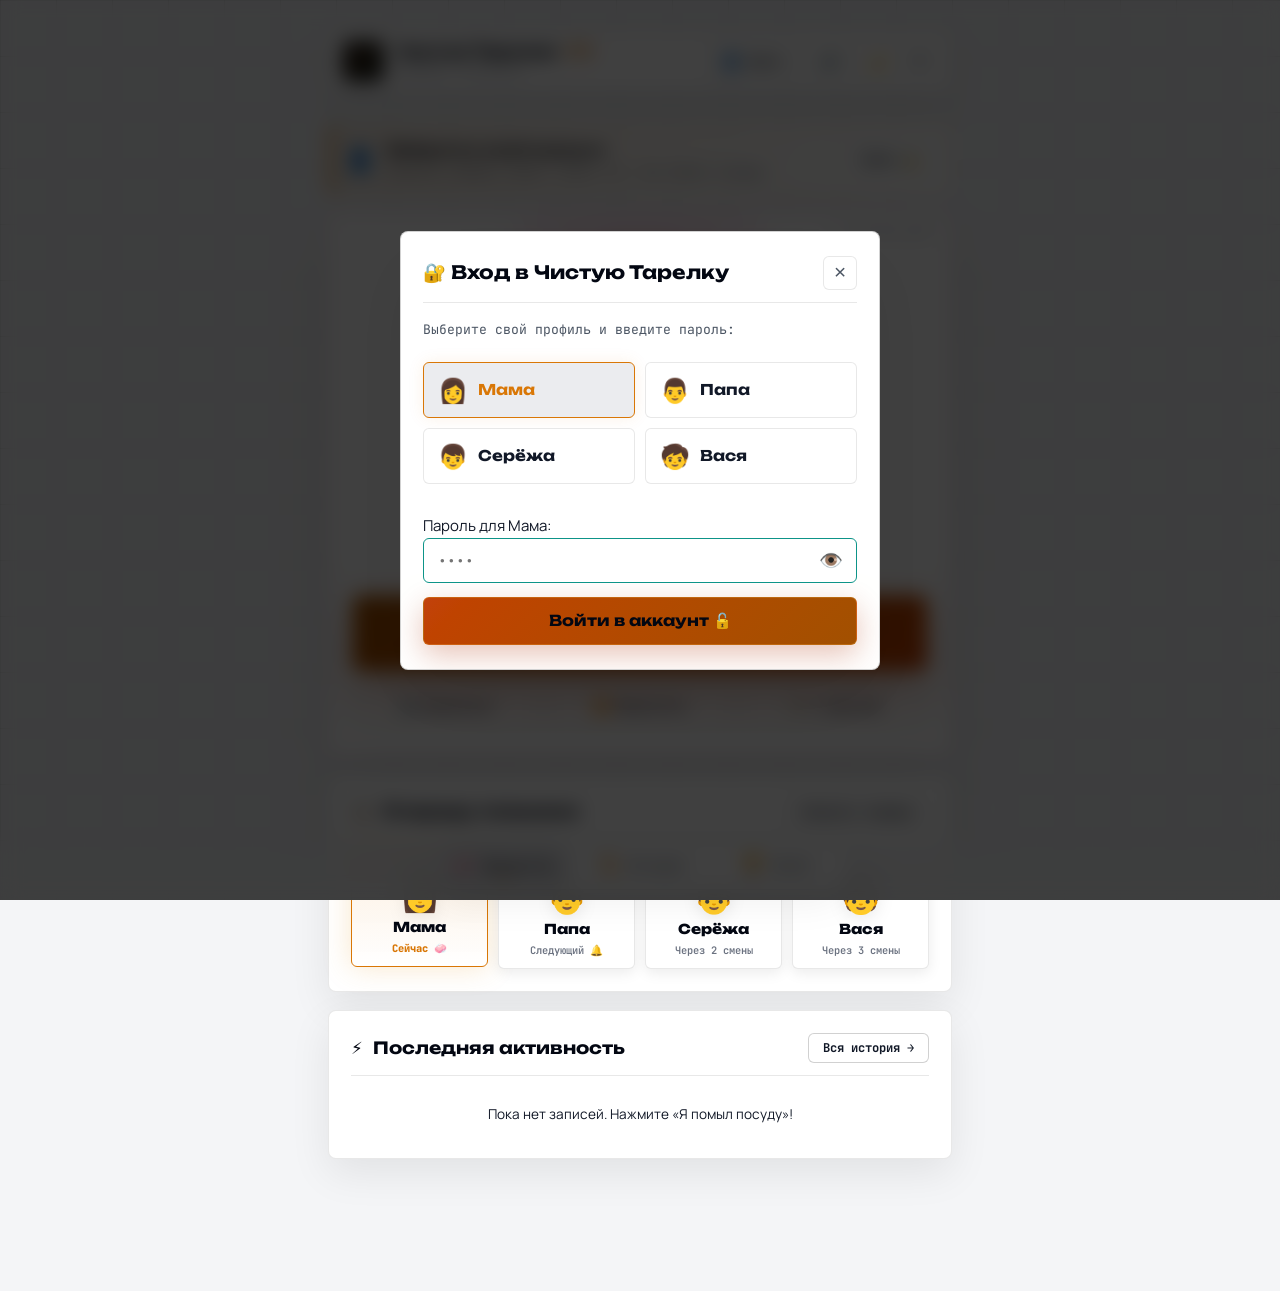
==== commit 1cb8e124: "feat(duty): implement personal debt fairness system for queue skips" ====
--- a/public/index.html
+++ b/public/index.html
@@ -19,7 +19,7 @@
   <link rel="preconnect" href="https://fonts.gstatic.com" crossorigin>
   <link href="https://fonts.googleapis.com/css2?family=JetBrains+Mono:wght@400;500;600;700&family=Manrope:wght@400;500;600;700;800&family=Unbounded:wght@500;600;700;800;900&display=swap" rel="stylesheet">
 
-  <link rel="stylesheet" href="style.css?v=7.2">
+  <link rel="stylesheet" href="style.css?v=7.3">
 </head>
 <body>
   <!-- Canvas for celebration confetti & bubbles -->
@@ -124,6 +124,9 @@
             <span id="hero-badge-title">СЕЙЧАС ДЕЖУРНЫЙ</span>
           </div>
 
+          <!-- Debt Status Badge -->
+          <div id="hero-debt-badge" class="hero-debt-badge hidden"></div>
+
           <div class="duty-avatar-box">
             <div class="avatar-aura-outer"></div>
             <div class="avatar-aura" id="hero-aura"></div>
@@ -143,8 +146,8 @@
             <div class="wash-btn-shine"></div>
             <span class="wash-icon">🧼</span>
             <div class="wash-label-box">
-              <span class="wash-title">Я ПОМЫЛ ПОСУДУ!</span>
-              <span class="wash-sub">Передать очередь дальше ✨</span>
+              <span class="wash-title" id="wash-btn-title">Я ПОМЫЛ ПОСУДУ!</span>
+              <span class="wash-sub" id="wash-btn-sub">Передать очередь дальше ✨</span>
             </div>
           </button>
 
@@ -430,8 +433,12 @@
           </div>
         </div>
 
+        <div class="debt-warning-tag" id="confirm-skip-debt-warning">
+          ⚠️ Вам будет начислен личный долг: 1 мойка
+        </div>
+
         <p class="modal-sub confirm-skip-desc" id="confirm-skip-desc">
-          Очередь будет передана следующему по списку без зачисления помывки.
+          Очередь перейдёт к следующему дежурному. Вы будете обязаны вернуть мойку, когда подойдёт его очередь!
         </p>
       </div>
 
@@ -645,6 +652,6 @@
     </div>
   </div>
 
-  <script src="app.js?v=7.2"></script>
+  <script src="app.js?v=7.3"></script>
 </body>
 </html>
--- a/public/style.css
+++ b/public/style.css
@@ -642,6 +642,107 @@
   animation: pulseNode 2s infinite;
 }
 
+/* Hero Debt Workoff & Pending Badges */
+.hero-debt-badge {
+  position: relative;
+  z-index: 2;
+  display: inline-flex;
+  align-items: center;
+  justify-content: center;
+  gap: 8px;
+  padding: 6px 14px;
+  border-radius: var(--radius-full);
+  font-family: var(--font-mono);
+  font-size: 0.76rem;
+  font-weight: 700;
+  margin-bottom: 14px;
+  letter-spacing: 0.02em;
+  transition: all 0.25s ease;
+}
+
+.hero-debt-badge.workoff {
+  background: linear-gradient(135deg, rgba(245, 158, 11, 0.22), rgba(234, 88, 12, 0.22));
+  border: 1px solid rgba(245, 158, 11, 0.65);
+  color: #fef08a;
+  box-shadow: 0 0 16px rgba(245, 158, 11, 0.35);
+  animation: debtGlowPulse 2.4s infinite ease-in-out;
+}
+
+.hero-debt-badge.pending {
+  background: rgba(239, 68, 68, 0.15);
+  border: 1px solid rgba(239, 68, 68, 0.45);
+  color: #fca5a5;
+}
+
+.hero-debt-badge.owed {
+  background: rgba(16, 185, 129, 0.15);
+  border: 1px solid rgba(16, 185, 129, 0.45);
+  color: #6ee7b7;
+}
+
+@keyframes debtGlowPulse {
+  0%, 100% { transform: scale(1); box-shadow: 0 0 16px rgba(245, 158, 11, 0.35); }
+  50% { transform: scale(1.03); box-shadow: 0 0 24px rgba(245, 158, 11, 0.6); }
+}
+
+.debt-warning-tag {
+  background: rgba(239, 68, 68, 0.15);
+  border: 1px solid rgba(239, 68, 68, 0.45);
+  color: #fca5a5;
+  padding: 6px 12px;
+  border-radius: var(--radius-sm);
+  font-family: var(--font-mono);
+  font-size: 0.78rem;
+  font-weight: 700;
+  display: inline-block;
+  margin: 4px 0;
+}
+
+/* Leaderboard Debt Chips */
+.badge-debt {
+  background: rgba(239, 68, 68, 0.18);
+  border: 1px solid rgba(239, 68, 68, 0.4);
+  color: #f87171;
+  padding: 3px 8px;
+  border-radius: var(--radius-full);
+  font-size: 0.72rem;
+  font-family: var(--font-mono);
+  font-weight: 700;
+  white-space: nowrap;
+}
+
+.badge-owed {
+  background: rgba(16, 185, 129, 0.18);
+  border: 1px solid rgba(16, 185, 129, 0.4);
+  color: #34d399;
+  padding: 3px 8px;
+  border-radius: var(--radius-full);
+  font-size: 0.72rem;
+  font-family: var(--font-mono);
+  font-weight: 700;
+  white-space: nowrap;
+}
+
+.stat-fair-score {
+  font-family: var(--font-display);
+  font-weight: 800;
+  color: var(--amber);
+  font-size: 0.95rem;
+}
+
+.queue-debt-pill {
+  font-family: var(--font-mono);
+  font-size: 0.64rem;
+  font-weight: 700;
+  color: var(--amber);
+  background: rgba(245, 158, 11, 0.15);
+  border: 1px solid rgba(245, 158, 11, 0.4);
+  border-radius: 9999px;
+  padding: 2px 6px;
+  margin-top: 4px;
+  display: inline-block;
+}
+
 @keyframes pulseNode {
   0% { transform: scale(0.9); opacity: 0.7; }
   50% { transform: scale(1.2); opacity: 1; }
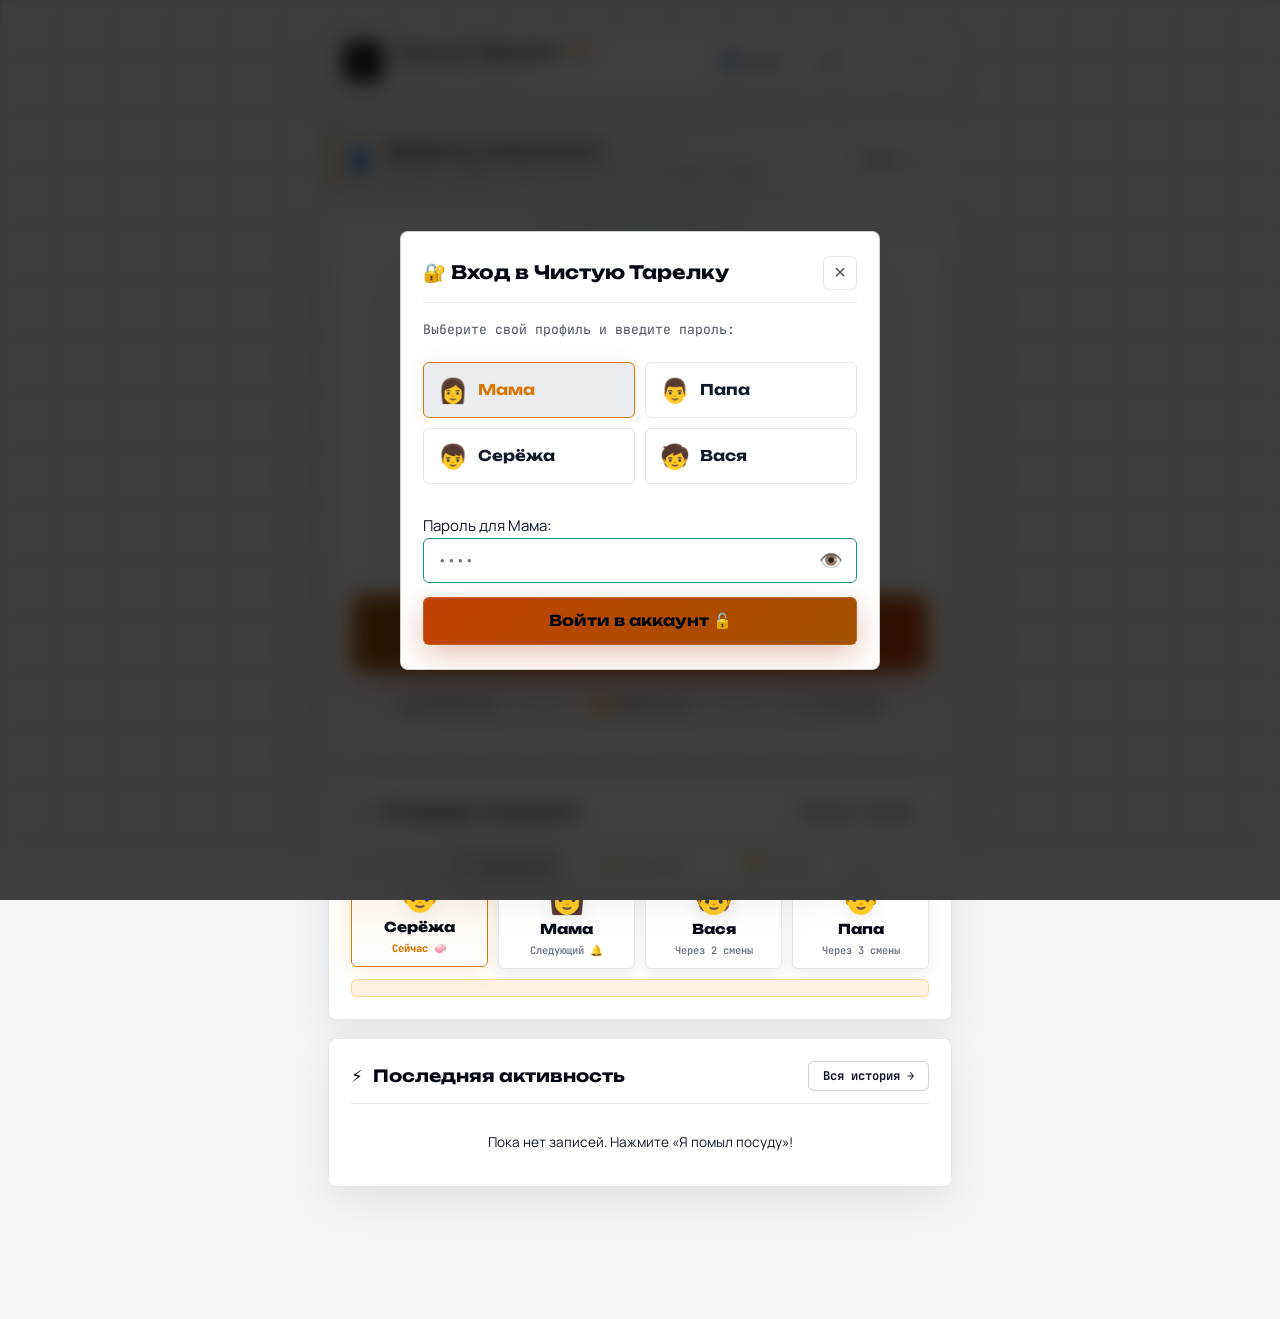
==== commit ad22f99e: "feat(queue): auto-reset temporary swaps to base queue upon cycle completion" ====
--- a/public/index.html
+++ b/public/index.html
@@ -19,7 +19,7 @@
   <link rel="preconnect" href="https://fonts.gstatic.com" crossorigin>
   <link href="https://fonts.googleapis.com/css2?family=JetBrains+Mono:wght@400;500;600;700&family=Manrope:wght@400;500;600;700;800&family=Unbounded:wght@500;600;700;800;900&display=swap" rel="stylesheet">
 
-  <link rel="stylesheet" href="style.css?v=7.3">
+  <link rel="stylesheet" href="style.css?v=7.4">
 </head>
 <body>
   <!-- Canvas for celebration confetti & bubbles -->
@@ -185,6 +185,7 @@
             <div class="queue-track" id="queue-track">
               <!-- Dynamically rendered queue items -->
             </div>
+            <div id="queue-swap-notice" class="queue-swap-notice hidden"></div>
           </div>
         </div>
 
@@ -652,6 +653,6 @@
     </div>
   </div>
 
-  <script src="app.js?v=7.3"></script>
+  <script src="app.js?v=7.4"></script>
 </body>
 </html>
--- a/public/style.css
+++ b/public/style.css
@@ -743,6 +743,23 @@
   display: inline-block;
 }
 
+.queue-swap-notice {
+  display: flex;
+  align-items: center;
+  gap: 8px;
+  background: rgba(245, 158, 11, 0.12);
+  border: 1px solid rgba(245, 158, 11, 0.35);
+  color: #fef08a;
+  padding: 8px 12px;
+  border-radius: var(--radius-sm);
+  font-size: 0.76rem;
+  font-family: var(--font-mono);
+  font-weight: 600;
+  margin-top: 10px;
+  line-height: 1.35;
+  animation: fadeIn 0.3s ease;
+}
+
 @keyframes pulseNode {
   0% { transform: scale(0.9); opacity: 0.7; }
   50% { transform: scale(1.2); opacity: 1; }
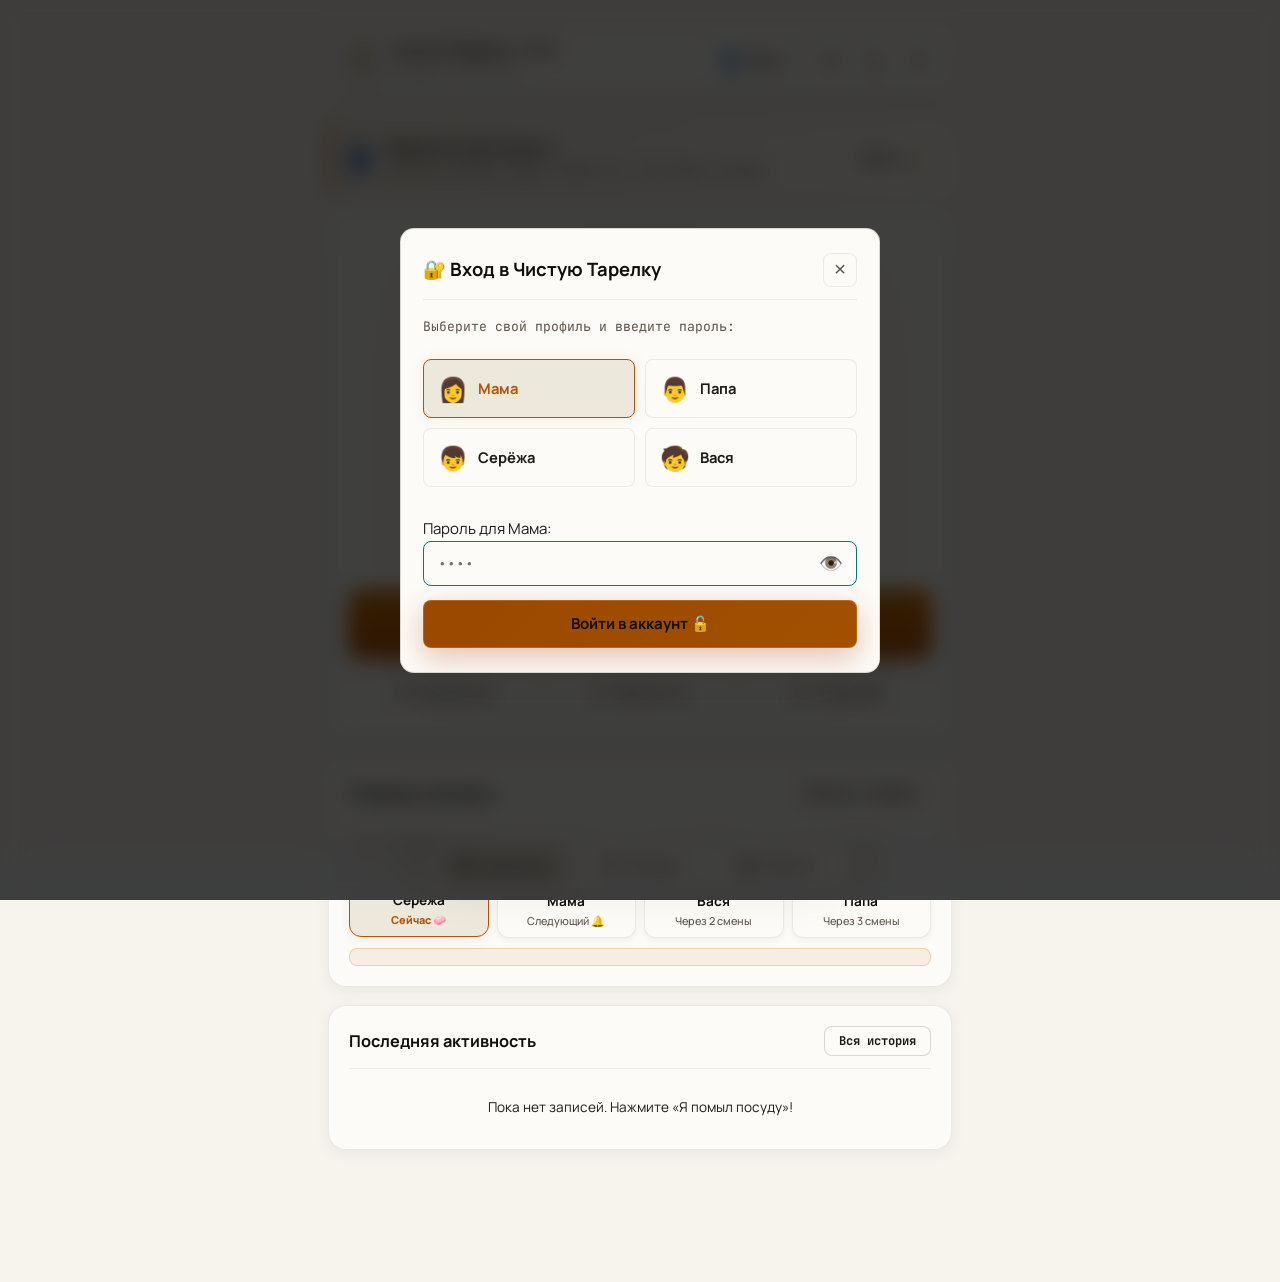
==== commit fab46a9d: "style: unslop UI with warm ceramic craft design and clean SVG iconography" ====
--- a/public/index.html
+++ b/public/index.html
@@ -14,12 +14,12 @@
   <link rel="icon" type="image/svg+xml" href="icons/icon.svg">
   <link rel="apple-touch-icon" href="icons/icon-192.png">
 
-  <!-- Fonts: JetBrains Mono + Manrope + Unbounded -->
+  <!-- Fonts: JetBrains Mono + Manrope -->
   <link rel="preconnect" href="https://fonts.googleapis.com">
   <link rel="preconnect" href="https://fonts.gstatic.com" crossorigin>
-  <link href="https://fonts.googleapis.com/css2?family=JetBrains+Mono:wght@400;500;600;700&family=Manrope:wght@400;500;600;700;800&family=Unbounded:wght@500;600;700;800;900&display=swap" rel="stylesheet">
-
-  <link rel="stylesheet" href="style.css?v=7.4">
+  <link href="https://fonts.googleapis.com/css2?family=JetBrains+Mono:wght@400;500;600&family=Manrope:wght@400;500;600;700&display=swap" rel="stylesheet">
+
+  <link rel="stylesheet" href="style.css?v=8.0">
 </head>
 <body>
   <!-- Canvas for celebration confetti & bubbles -->
@@ -50,11 +50,11 @@
         <div class="brand-text-block">
           <div class="brand-title-wrap">
             <h1 class="brand-title">Чистая Тарелка</h1>
-            <span class="brand-pro-badge">PRO</span>
+            <span class="brand-home-badge">семья</span>
           </div>
           <div class="cloud-indicator" id="cloud-indicator">
             <span class="cloud-dot"></span>
-            <span class="cloud-status-label" id="cloud-status-label">Raspberry Pi 5 🟢</span>
+            <span class="cloud-status-label" id="cloud-status-label">Сервер дома</span>
           </div>
         </div>
       </div>
@@ -62,19 +62,27 @@
       <div class="top-actions">
         <!-- Account Button in Header -->
         <button id="btn-account-badge" class="profile-pill-btn" type="button" title="Мой аккаунт">
-          <span id="account-badge-avatar" class="profile-pill-avatar">👤</span>
+          <span id="account-badge-avatar" class="profile-pill-avatar">
+            <svg class="ui-icon" width="16" height="16" viewBox="0 0 24 24" fill="none" stroke="currentColor" stroke-width="2" stroke-linecap="round" stroke-linejoin="round"><circle cx="12" cy="8" r="5"/><path d="M20 21a8 8 0 0 0-16 0"/></svg>
+          </span>
           <span id="account-badge-name" class="profile-pill-name">Войти</span>
           <span id="account-badge-role" class="profile-pill-arrow">▾</span>
         </button>
 
         <button id="btn-sound" class="nav-icon-btn" type="button" title="Звуки" aria-label="Звуки">
-          <span class="btn-icon">🔊</span>
+          <span class="btn-icon">
+            <svg class="ui-icon" width="18" height="18" viewBox="0 0 24 24" fill="none" stroke="currentColor" stroke-width="1.75" stroke-linecap="round" stroke-linejoin="round"><polygon points="11 5 6 9 2 9 2 15 6 15 11 19 11 5"/><path d="M15.54 8.46a5 5 0 0 1 0 7.07"/><path d="M19.07 4.93a10 10 0 0 1 0 14.14"/></svg>
+          </span>
         </button>
         <button id="btn-theme" class="nav-icon-btn" type="button" title="Сменить тему" aria-label="Сменить тему">
-          <span class="btn-icon">🌙</span>
+          <span class="btn-icon">
+            <svg class="ui-icon" width="18" height="18" viewBox="0 0 24 24" fill="none" stroke="currentColor" stroke-width="1.75" stroke-linecap="round" stroke-linejoin="round"><path d="M12 3a6 6 0 0 0 9 9 9 9 0 1 1-9-9Z"/></svg>
+          </span>
         </button>
         <button id="btn-menu" class="nav-icon-btn" type="button" title="Настройки" aria-label="Настройки">
-          <span class="btn-icon">☰</span>
+          <span class="btn-icon">
+            <svg class="ui-icon" width="18" height="18" viewBox="0 0 24 24" fill="none" stroke="currentColor" stroke-width="1.75" stroke-linecap="round" stroke-linejoin="round"><line x1="4" x2="20" y1="12" y2="12"/><line x1="4" x2="20" y1="6" y2="6"/><line x1="4" x2="20" y1="18" y2="18"/></svg>
+          </span>
         </button>
       </div>
     </header>
@@ -121,7 +129,7 @@
 
           <div class="duty-status-badge">
             <span class="pulsing-circle"></span>
-            <span id="hero-badge-title">СЕЙЧАС ДЕЖУРНЫЙ</span>
+            <span id="hero-badge-title">Сейчас дежурит</span>
           </div>
 
           <!-- Debt Status Badge -->
@@ -137,34 +145,36 @@
           <div class="duty-person-sub" id="hero-role-title">Определение дежурного...</div>
 
           <div class="duty-meta" id="hero-meta">
-            <span class="meta-tag timer-tag" id="hero-timer">⏱️ Синхронизация...</span>
-            <span class="meta-tag streak-tag" id="hero-streak">🧼 Статус: загрузка...</span>
+            <span class="meta-tag timer-tag" id="hero-timer">Синхронизация...</span>
+            <span class="meta-tag streak-tag" id="hero-streak">Статус: загрузка</span>
           </div>
 
           <!-- The Big Wash Button -->
           <button id="btn-wash-done" class="btn-wash-main">
             <div class="wash-btn-shine"></div>
-            <span class="wash-icon">🧼</span>
+            <span class="wash-icon">
+              <svg width="22" height="22" viewBox="0 0 24 24" fill="none" stroke="currentColor" stroke-width="2" stroke-linecap="round" stroke-linejoin="round"><circle cx="12" cy="12" r="9"/><circle cx="12" cy="12" r="5"/><path d="M12 3v2"/></svg>
+            </span>
             <div class="wash-label-box">
-              <span class="wash-title" id="wash-btn-title">Я ПОМЫЛ ПОСУДУ!</span>
-              <span class="wash-sub" id="wash-btn-sub">Передать очередь дальше ✨</span>
+              <span class="wash-title" id="wash-btn-title">Посуда помыта</span>
+              <span class="wash-sub" id="wash-btn-sub">Передать очередь следующему</span>
             </div>
           </button>
 
           <!-- Quick Turn Modifiers -->
           <div class="hero-quick-row">
             <button id="btn-swap-duty" class="quick-btn" type="button" title="Поменяться дежурством">
-              <span>🔄</span>
+              <svg class="btn-svg-icon" width="16" height="16" viewBox="0 0 24 24" fill="none" stroke="currentColor" stroke-width="2" stroke-linecap="round" stroke-linejoin="round"><path d="m3 16 4 4 4-4"/><path d="M7 20V4"/><path d="m21 8-4-4-4 4"/><path d="M17 4v16"/></svg>
               <span class="btn-text-full">Поменяться</span>
               <span class="btn-text-short">Обмен</span>
             </button>
             <button id="btn-skip-duty" class="quick-btn" type="button" title="Пропустить дежурство">
-              <span>⏩</span>
+              <svg class="btn-svg-icon" width="16" height="16" viewBox="0 0 24 24" fill="none" stroke="currentColor" stroke-width="2" stroke-linecap="round" stroke-linejoin="round"><polygon points="5 4 15 12 5 20 5 4"/><line x1="19" x2="19" y1="5" y2="19"/></svg>
               <span class="btn-text-full">Пропустить</span>
               <span class="btn-text-short">Пасс</span>
             </button>
             <button id="btn-add-note" class="quick-btn" type="button" title="Отметить с заметкой или фото">
-              <span>📝</span>
+              <svg class="btn-svg-icon" width="16" height="16" viewBox="0 0 24 24" fill="none" stroke="currentColor" stroke-width="2" stroke-linecap="round" stroke-linejoin="round"><path d="M12 20h9"/><path d="M16.5 3.5a2.12 2.12 0 0 1 3 3L7 19l-4 1 1-4Z"/></svg>
               <span class="btn-text-full">С заметкой</span>
               <span class="btn-text-short">Заметка</span>
             </button>
@@ -175,7 +185,6 @@
         <div class="content-card">
           <div class="card-header">
             <div class="card-title">
-              <span class="title-icon">📋</span>
               <span>Очередь помывки</span>
             </div>
             <button id="btn-reorder-queue" class="pill-btn" type="button">Изменить порядок</button>
@@ -193,10 +202,9 @@
         <div class="content-card">
           <div class="card-header">
             <div class="card-title">
-              <span class="title-icon">⚡</span>
               <span>Последняя активность</span>
             </div>
-            <button id="btn-view-all-history" class="pill-btn" type="button">Вся история →</button>
+            <button id="btn-view-all-history" class="pill-btn" type="button">Вся история</button>
           </div>
           <div id="recent-glance-box" class="recent-glance-box">
             <!-- Rendered by JS -->
@@ -211,19 +219,19 @@
         <div class="content-card">
           <div class="card-header">
             <div>
-              <h2 class="card-title-large">📜 История дежурств</h2>
-              <p class="card-subtitle">Полный журнал с датами, заметками и похвалой</p>
-            </div>
-            <button id="btn-export-history" class="pill-btn" title="Экспорт в CSV" type="button">📥 Скачать</button>
+              <h2 class="card-title-large">История дежурств</h2>
+              <p class="card-subtitle">Журнал помывок, отметок и заметок</p>
+            </div>
+            <button id="btn-export-history" class="pill-btn" title="Экспорт в CSV" type="button">Экспорт CSV</button>
           </div>
 
           <!-- History Filters -->
           <div class="history-filter-bar" id="history-filter-bar">
             <button class="filter-chip active" data-filter="all">Все (0)</button>
-            <button class="filter-chip" data-filter="admin">👑 Администратор</button>
-            <button class="filter-chip" data-filter="user1">👨‍🍳 Дежурный 1</button>
-            <button class="filter-chip" data-filter="user2">👩‍🍳 Дежурный 2</button>
-            <button class="filter-chip" data-filter="user3">🧑‍🍳 Дежурный 3</button>
+            <button class="filter-chip" data-filter="admin">Администратор</button>
+            <button class="filter-chip" data-filter="user1">Дежурный 1</button>
+            <button class="filter-chip" data-filter="user2">Дежурный 2</button>
+            <button class="filter-chip" data-filter="user3">Дежурный 3</button>
           </div>
 
           <!-- Timeline Container -->
@@ -240,11 +248,11 @@
         <div class="content-card">
           <div class="card-header">
             <div>
-              <h2 class="card-title-large">🏆 Доска почёта</h2>
-              <p class="card-subtitle">Кто в нашей семье чаще всех моет посуду</p>
+              <h2 class="card-title-large">Рейтинг и почёт</h2>
+              <p class="card-subtitle">Вклад каждого члена семьи в чистоту кухни</p>
             </div>
             <div class="stats-header-actions">
-              <button id="btn-share-family-report" class="pill-btn highlight-pill" type="button" title="Скопировать отчет для Telegram">📤 Поделиться</button>
+              <button id="btn-share-family-report" class="pill-btn highlight-pill" type="button" title="Скопировать отчет для Telegram">Поделиться</button>
               <span class="stats-badge-total" id="stat-total-badge">Всего: 0 моек</span>
             </div>
           </div>
@@ -268,8 +276,7 @@
         <!-- Fun Awards Card -->
         <div class="content-card">
           <h3 class="card-title">
-            <span class="title-icon">🎖️</span>
-            <span>Семейные награды</span>
+            <span>Семейные достижения</span>
           </h3>
           <div class="awards-grid" id="awards-grid">
             <!-- Dynamic awards -->
@@ -284,16 +291,22 @@
       <div class="tab-bar-pill" id="tab-bar-pill">
         <div class="tab-sliding-indicator" id="tab-sliding-indicator"></div>
         <button class="tab-item active" data-tab="tab-duty" type="button">
-          <span class="tab-icon">🧼</span>
+          <span class="tab-icon">
+            <svg width="18" height="18" viewBox="0 0 24 24" fill="none" stroke="currentColor" stroke-width="2" stroke-linecap="round" stroke-linejoin="round"><circle cx="12" cy="12" r="9"/><circle cx="12" cy="12" r="5"/><path d="M12 3v2"/></svg>
+          </span>
           <span class="tab-label">Дежурство</span>
         </button>
         <button class="tab-item" data-tab="tab-history" type="button">
-          <span class="tab-icon">📜</span>
+          <span class="tab-icon">
+            <svg width="18" height="18" viewBox="0 0 24 24" fill="none" stroke="currentColor" stroke-width="2" stroke-linecap="round" stroke-linejoin="round"><circle cx="12" cy="12" r="10"/><polyline points="12 6 12 12 16 14"/></svg>
+          </span>
           <span class="tab-label">История</span>
         </button>
         <button class="tab-item" data-tab="tab-stats" type="button">
-          <span class="tab-icon">🏆</span>
-          <span class="tab-label">Почёт</span>
+          <span class="tab-icon">
+            <svg width="18" height="18" viewBox="0 0 24 24" fill="none" stroke="currentColor" stroke-width="2" stroke-linecap="round" stroke-linejoin="round"><path d="M6 9H4.5a2.5 2.5 0 0 1 0-5H6"/><path d="M18 9h1.5a2.5 2.5 0 0 0 0-5H18"/><path d="M4 22h16"/><path d="M10 14.66V17c0 .55-.45 1-1 1H8c-.55 0-1 .45-1 1v1h10v-1c0-.55-.45-1-1-1h-1c-.55 0-1-.45-1-1v-2.34"/><path d="M6 4h12v7a6 6 0 0 1-12 0V4Z"/></svg>
+          </span>
+          <span class="tab-label">Рейтинг</span>
         </button>
       </div>
     </nav>
--- a/public/style.css
+++ b/public/style.css
@@ -1,61 +1,62 @@
 /* ========================================================
    ЧИСТАЯ ТАРЕЛКА — Таблица стилей
-   Шрифты: Unbounded + Manrope + JetBrains Mono
-   Эстетика: Dark Obsidian & Warm Light / Minimal Tech / OKLCH
+   Шрифты: Manrope + JetBrains Mono
+   Эстетика: Тёплая керамика и домашний крафт (Warm Ceramic)
    ======================================================== */
 
-@import url('https://fonts.googleapis.com/css2?family=JetBrains+Mono:wght@400;500;600;700&family=Manrope:wght@400;500;600;700;800&family=Unbounded:wght@500;600;700;800;900&display=swap');
+@import url('https://fonts.googleapis.com/css2?family=JetBrains+Mono:wght@400;500;600;700&family=Manrope:wght@400;500;600;700;800&display=swap');
 
 :root, [data-theme="dark"] {
   color-scheme: dark;
 
   /* Typography */
-  --font-display: "Unbounded", "Manrope", system-ui, sans-serif;
+  --font-display: "Manrope", system-ui, -apple-system, BlinkMacSystemFont, "Segoe UI", sans-serif;
   --font-body: "Manrope", system-ui, -apple-system, BlinkMacSystemFont, "Segoe UI", sans-serif;
   --font-mono: "JetBrains Mono", "SFMono-Regular", Consolas, monospace;
 
-  /* Dark Theme Palette (Default) */
-  --bg: oklch(0.085 0 0);
-  --bg-raised: oklch(0.115 0.003 70);
-  --surface: oklch(0.155 0.006 70);
-  --surface-strong: oklch(0.205 0.008 70);
-  --surface-hover: oklch(0.235 0.01 70);
+  /* Dark Theme Palette (Warm Slate / Ceramic) */
+  --bg: #161513;
+  --bg-raised: #1c1a18;
+  --surface: #24211e;
+  --surface-strong: #2c2925;
+  --surface-hover: #36322d;
+  --surface-subtle: #1a1816;
   
-  --ink: oklch(0.925 0.014 78);
-  --ink-strong: oklch(0.985 0.005 78);
-  --muted: oklch(0.705 0.018 72);
-  --muted-soft: oklch(0.575 0.014 72);
+  --ink: #efe9de;
+  --ink-strong: #faf7f2;
+  --muted: #a39c90;
+  --muted-soft: #7a7469;
   
-  --line: oklch(1 0 0 / 0.09);
-  --line-strong: oklch(1 0 0 / 0.18);
+  --line: rgba(239, 233, 222, 0.08);
+  --line-strong: rgba(239, 233, 222, 0.16);
   
-  --primary: oklch(0.645 0.185 39);          /* Ember Orange #f0642f */
-  --primary-deep: oklch(0.48 0.17 35);
-  --primary-glow: oklch(0.645 0.185 39 / 0.35);
-
-  --amber: oklch(0.755 0.145 72);           /* Warm Gold */
-  --amber-soft: oklch(0.755 0.145 72 / 0.12);
-  --teal: oklch(0.76 0.105 190);            /* Cyan / Mint */
-  --teal-deep: oklch(0.54 0.095 195);
+  --primary: #d97706;          /* Warm Terracotta Amber */
+  --primary-deep: #b45309;
+  --primary-glow: transparent;
+
+  --amber: #d97706;           /* Warm Gold / Amber */
+  --amber-soft: rgba(217, 119, 6, 0.12);
+  --teal: #2dd4bf;            /* Soft Sage / Mint */
+  --teal-deep: #0f766e;
   
-  --success: oklch(0.72 0.16 150);
-  --danger: oklch(0.62 0.22 25);
-
-  /* Member Accent Tones */
-  --color-mama: #ec4899;
-  --color-mama-glow: rgba(236, 72, 153, 0.35);
-  --color-papa: #0284c7;
-  --color-papa-glow: rgba(2, 132, 199, 0.35);
-  --color-serezha: #10b981;
-  --color-serezha-glow: rgba(16, 185, 129, 0.35);
-  --color-vasya: #f59e0b;
-  --color-vasya-glow: rgba(245, 158, 11, 0.35);
-
-  --shadow: oklch(0 0 0 / 0.55);
-  --radius: 8px;
-  --radius-sm: 6px;
-  --radius-md: 10px;
-  --radius-lg: 14px;
+  --success: #34d399;
+  --danger: #f87171;
+
+  /* Member Accent Tones (Calm, Craft) */
+  --color-mama: #f472b6;
+  --color-mama-glow: transparent;
+  --color-papa: #38bdf8;
+  --color-papa-glow: transparent;
+  --color-serezha: #34d399;
+  --color-serezha-glow: transparent;
+  --color-vasya: #fbbf24;
+  --color-vasya-glow: transparent;
+
+  --shadow: rgba(0, 0, 0, 0.35);
+  --radius: 14px;
+  --radius-sm: 8px;
+  --radius-md: 12px;
+  --radius-lg: 18px;
   --radius-full: 9999px;
 
   --nav-height: 64px;
@@ -65,30 +66,31 @@
 [data-theme="light"] {
   color-scheme: light;
 
-  --bg: #f4f5f7;
-  --bg-raised: #ffffff;
-  --surface: #ffffff;
-  --surface-strong: #ebecef;
-  --surface-hover: #e2e4e8;
-
-  --ink: #111827;
-  --ink-strong: #030712;
-  --muted: #4b5563;
-  --muted-soft: #6b7280;
-
-  --line: rgba(0, 0, 0, 0.09);
-  --line-strong: rgba(0, 0, 0, 0.18);
-
-  --primary: #ea580c;
-  --primary-deep: #c2410c;
-  --primary-glow: rgba(234, 88, 12, 0.25);
-
-  --amber: #d97706;
-  --amber-soft: rgba(217, 119, 6, 0.1);
-  --teal: #0d9488;
-  --teal-deep: #0f766e;
-
-  --shadow: rgba(0, 0, 0, 0.08);
+  --bg: #f7f4ee;
+  --bg-raised: #fcfbf7;
+  --surface: #fcfbf7;
+  --surface-strong: #ede8dc;
+  --surface-hover: #e4dec0;
+  --surface-subtle: #f0ebe0;
+
+  --ink: #1f1b16;
+  --ink-strong: #12100d;
+  --muted: #5e554a;
+  --muted-soft: #7b7266;
+
+  --line: rgba(31, 27, 22, 0.08);
+  --line-strong: rgba(31, 27, 22, 0.16);
+
+  --primary: #c2610e;
+  --primary-deep: #9a4805;
+  --primary-glow: transparent;
+
+  --amber: #b45309;
+  --amber-soft: rgba(180, 83, 9, 0.08);
+  --teal: #0f766e;
+  --teal-deep: #115e59;
+
+  --shadow: rgba(31, 27, 22, 0.06);
 }
 
 /* Base Reset */
@@ -111,11 +113,6 @@
   margin: 0;
   overflow-x: hidden;
   background-color: var(--bg);
-  background-image:
-    linear-gradient(90deg, var(--line) 1px, transparent 1px),
-    linear-gradient(180deg, var(--line) 1px, transparent 1px);
-  background-size: 56px 56px;
-  background-attachment: fixed;
   color: var(--ink);
   font-family: var(--font-body);
   font-size: 15px;
@@ -133,15 +130,33 @@
   -moz-osx-font-smoothing: grayscale;
 }
 
-/* Subtle Tech Vignette Overlay */
+/* Quiet Ambient Canvas */
 body::before {
-  position: fixed;
-  inset: 0;
-  z-index: -2;
-  pointer-events: none;
-  content: "";
-  background: radial-gradient(circle at 50% 20%, transparent 40%, var(--bg) 95%);
-  opacity: 0.85;
+  display: none;
+}
+
+/* SVG Line Icons Base */
+.ui-icon, .btn-svg-icon, .tab-svg-icon {
+  display: inline-flex;
+  align-items: center;
+  justify-content: center;
+  stroke-width: 1.8;
+  stroke: currentColor;
+  fill: none;
+  vertical-align: middle;
+  flex-shrink: 0;
+}
+.ui-icon {
+  width: 18px;
+  height: 18px;
+}
+.btn-svg-icon {
+  width: 16px;
+  height: 16px;
+}
+.tab-svg-icon {
+  width: 20px;
+  height: 20px;
 }
 
 /* Celebration FX Canvas */
@@ -227,23 +242,23 @@
   display: inline-flex;
   align-items: center;
   justify-content: center;
-  width: 40px;
-  height: 40px;
-  border-radius: var(--radius-sm);
-  background: linear-gradient(135deg, oklch(0.2 0.01 70), oklch(0.1 0.005 70));
+  width: 38px;
+  height: 38px;
+  border-radius: var(--radius-sm);
+  background: var(--surface-strong);
   border: 1px solid var(--line-strong);
-  box-shadow: 0 4px 14px var(--shadow), inset 0 1px 0 rgba(255, 255, 255, 0.12);
+  box-shadow: 0 2px 8px var(--shadow), inset 0 1px 0 rgba(255, 255, 255, 0.08);
   flex-shrink: 0;
-  transition: transform 0.2s ease;
-}
-
-.brand-logo-mark:hover {
-  transform: rotate(6deg) scale(1.05);
+  transition: transform 0.18s ease;
+}
+
+.brand-logo-mark:active {
+  transform: scale(0.96);
 }
 
 .brand-svg {
-  width: 26px;
-  height: 26px;
+  width: 24px;
+  height: 24px;
   display: block;
 }
 
@@ -260,24 +275,25 @@
 
 .brand-title {
   font-family: var(--font-display);
-  font-size: 0.98rem;
-  font-weight: 800;
+  font-size: 0.96rem;
+  font-weight: 700;
   color: var(--ink-strong);
   letter-spacing: -0.015em;
-  line-height: 1.15;
-}
-
-.brand-pro-badge {
-  font-family: var(--font-mono);
-  font-size: 0.62rem;
-  font-weight: 800;
-  padding: 1px 5px;
+  line-height: 1.2;
+}
+
+.brand-pro-badge,
+.brand-home-badge {
+  font-family: var(--font-mono);
+  font-size: 0.65rem;
+  font-weight: 600;
+  padding: 1px 6px;
   border-radius: 4px;
-  background: linear-gradient(135deg, oklch(0.755 0.145 72 / 0.18), oklch(0.645 0.185 39 / 0.18));
-  border: 1px solid oklch(0.755 0.145 72 / 0.35);
-  color: var(--amber);
-  letter-spacing: 0.06em;
-  line-height: 1.2;
+  background: var(--surface-strong);
+  border: 1px solid var(--line-strong);
+  color: var(--muted);
+  letter-spacing: 0.03em;
+  line-height: 1.3;
 }
 
 .cloud-indicator {
@@ -301,12 +317,10 @@
 
 .cloud-dot.local-connected {
   background: var(--teal);
-  box-shadow: 0 0 10px var(--teal);
 }
 
 .cloud-dot.cloud-connected {
   background: var(--amber);
-  box-shadow: 0 0 10px var(--amber);
 }
 
 .top-actions {
@@ -571,75 +585,48 @@
   position: relative;
   background: var(--surface);
   border: 1px solid var(--line-strong);
-  border-radius: var(--radius);
-  padding: 28px 24px;
+  border-radius: var(--radius-lg);
+  padding: 26px 20px;
   display: flex;
   flex-direction: column;
   align-items: center;
-  box-shadow: 0 24px 60px var(--shadow), inset 0 1px 0 rgba(255, 255, 255, 0.08);
+  box-shadow: 0 10px 30px var(--shadow), inset 0 1px 0 rgba(255, 255, 255, 0.05);
   overflow: hidden;
   transition: border-color 0.25s ease, box-shadow 0.25s ease;
 }
 
 .hero-ambient-glow {
-  position: absolute;
-  top: -40px;
-  left: 50%;
-  transform: translateX(-50%);
-  width: 340px;
-  height: 340px;
-  border-radius: 50%;
-  background: radial-gradient(circle, var(--amber-soft) 0%, transparent 70%);
-  pointer-events: none;
-  z-index: 0;
-  opacity: 0.85;
-  transition: background 0.8s cubic-bezier(0.16, 1, 0.3, 1), opacity 0.8s ease;
-  animation: heroBreathing 5s ease-in-out infinite alternate;
-}
-
-@keyframes heroBreathing {
-  0% { transform: translateX(-50%) scale(0.94); opacity: 0.72; }
-  100% { transform: translateX(-50%) scale(1.08); opacity: 0.95; }
-}
-
-/* Corner Technical Markings */
+  display: none !important;
+}
+
+/* Corner Technical Markings removed for calm aesthetics */
 .duty-hero-card::after {
-  position: absolute;
-  top: 10px;
-  right: 14px;
-  content: "// ACTIVE_DUTY";
-  font-family: var(--font-mono);
-  font-size: 0.68rem;
-  color: var(--muted-soft);
-  letter-spacing: 0.05em;
-  z-index: 2;
-}
-
-/* Status Badge with glowing node */
+  display: none;
+}
+
+/* Status Badge */
 .duty-status-badge {
   position: relative;
   z-index: 2;
   display: inline-flex;
   align-items: center;
   gap: 8px;
-  padding: 6px 14px;
-  border: 1px solid oklch(0.755 0.145 72 / 0.28);
-  border-radius: var(--radius-sm);
-  background: oklch(0.755 0.145 72 / 0.08);
-  color: var(--ink-strong);
-  font-family: var(--font-mono);
-  font-size: 0.74rem;
+  padding: 5px 12px;
+  border: 1px solid var(--line-strong);
+  border-radius: var(--radius-full);
+  background: var(--surface-strong);
+  color: var(--muted);
+  font-family: var(--font-body);
+  font-size: 0.76rem;
   font-weight: 600;
-  margin-bottom: 20px;
+  margin-bottom: 18px;
 }
 
 .pulsing-circle {
-  width: 7px;
-  height: 7px;
+  width: 6px;
+  height: 6px;
   border-radius: 50%;
   background: var(--amber);
-  box-shadow: 0 0 14px oklch(0.755 0.145 72 / 0.85);
-  animation: pulseNode 2s infinite;
 }
 
 /* Hero Debt Workoff & Pending Badges */
@@ -649,83 +636,76 @@
   display: inline-flex;
   align-items: center;
   justify-content: center;
-  gap: 8px;
-  padding: 6px 14px;
+  gap: 6px;
+  padding: 5px 12px;
   border-radius: var(--radius-full);
   font-family: var(--font-mono);
+  font-size: 0.75rem;
+  font-weight: 600;
+  margin-bottom: 14px;
+  letter-spacing: 0.01em;
+  transition: all 0.2s ease;
+}
+
+.hero-debt-badge.workoff {
+  background: var(--amber-soft);
+  border: 1px solid rgba(217, 119, 6, 0.35);
+  color: var(--amber);
+}
+
+.hero-debt-badge.pending {
+  background: rgba(239, 68, 68, 0.12);
+  border: 1px solid rgba(239, 68, 68, 0.35);
+  color: #fca5a5;
+}
+
+.hero-debt-badge.owed {
+  background: rgba(52, 211, 153, 0.12);
+  border: 1px solid rgba(52, 211, 153, 0.35);
+  color: #6ee7b7;
+}
+
+.debt-warning-tag {
+  background: rgba(239, 68, 68, 0.12);
+  border: 1px solid rgba(239, 68, 68, 0.35);
+  color: #fca5a5;
+  padding: 5px 10px;
+  border-radius: var(--radius-sm);
+  font-family: var(--font-mono);
   font-size: 0.76rem;
-  font-weight: 700;
-  margin-bottom: 14px;
-  letter-spacing: 0.02em;
-  transition: all 0.25s ease;
-}
-
-.hero-debt-badge.workoff {
-  background: linear-gradient(135deg, rgba(245, 158, 11, 0.22), rgba(234, 88, 12, 0.22));
-  border: 1px solid rgba(245, 158, 11, 0.65);
-  color: #fef08a;
-  box-shadow: 0 0 16px rgba(245, 158, 11, 0.35);
-  animation: debtGlowPulse 2.4s infinite ease-in-out;
-}
-
-.hero-debt-badge.pending {
-  background: rgba(239, 68, 68, 0.15);
-  border: 1px solid rgba(239, 68, 68, 0.45);
-  color: #fca5a5;
-}
-
-.hero-debt-badge.owed {
-  background: rgba(16, 185, 129, 0.15);
-  border: 1px solid rgba(16, 185, 129, 0.45);
-  color: #6ee7b7;
-}
-
-@keyframes debtGlowPulse {
-  0%, 100% { transform: scale(1); box-shadow: 0 0 16px rgba(245, 158, 11, 0.35); }
-  50% { transform: scale(1.03); box-shadow: 0 0 24px rgba(245, 158, 11, 0.6); }
-}
-
-.debt-warning-tag {
-  background: rgba(239, 68, 68, 0.15);
-  border: 1px solid rgba(239, 68, 68, 0.45);
-  color: #fca5a5;
-  padding: 6px 12px;
-  border-radius: var(--radius-sm);
-  font-family: var(--font-mono);
-  font-size: 0.78rem;
-  font-weight: 700;
+  font-weight: 600;
   display: inline-block;
   margin: 4px 0;
 }
 
 /* Leaderboard Debt Chips */
 .badge-debt {
-  background: rgba(239, 68, 68, 0.18);
-  border: 1px solid rgba(239, 68, 68, 0.4);
+  background: rgba(239, 68, 68, 0.14);
+  border: 1px solid rgba(239, 68, 68, 0.35);
   color: #f87171;
-  padding: 3px 8px;
+  padding: 2px 7px;
   border-radius: var(--radius-full);
-  font-size: 0.72rem;
-  font-family: var(--font-mono);
-  font-weight: 700;
+  font-size: 0.70rem;
+  font-family: var(--font-mono);
+  font-weight: 600;
   white-space: nowrap;
 }
 
 .badge-owed {
-  background: rgba(16, 185, 129, 0.18);
-  border: 1px solid rgba(16, 185, 129, 0.4);
+  background: rgba(52, 211, 153, 0.14);
+  border: 1px solid rgba(52, 211, 153, 0.35);
   color: #34d399;
-  padding: 3px 8px;
+  padding: 2px 7px;
   border-radius: var(--radius-full);
-  font-size: 0.72rem;
-  font-family: var(--font-mono);
-  font-weight: 700;
+  font-size: 0.70rem;
+  font-family: var(--font-mono);
+  font-weight: 600;
   white-space: nowrap;
 }
 
 .stat-fair-score {
   font-family: var(--font-display);
-  font-weight: 800;
+  font-weight: 700;
   color: var(--amber);
   font-size: 0.95rem;
 }
@@ -733,10 +713,10 @@
 .queue-debt-pill {
   font-family: var(--font-mono);
   font-size: 0.64rem;
-  font-weight: 700;
+  font-weight: 600;
   color: var(--amber);
-  background: rgba(245, 158, 11, 0.15);
-  border: 1px solid rgba(245, 158, 11, 0.4);
+  background: var(--amber-soft);
+  border: 1px solid rgba(217, 119, 6, 0.3);
   border-radius: 9999px;
   padding: 2px 6px;
   margin-top: 4px;
@@ -747,23 +727,17 @@
   display: flex;
   align-items: center;
   gap: 8px;
-  background: rgba(245, 158, 11, 0.12);
-  border: 1px solid rgba(245, 158, 11, 0.35);
-  color: #fef08a;
+  background: var(--amber-soft);
+  border: 1px solid rgba(217, 119, 6, 0.25);
+  color: var(--amber);
   padding: 8px 12px;
   border-radius: var(--radius-sm);
   font-size: 0.76rem;
-  font-family: var(--font-mono);
-  font-weight: 600;
+  font-family: var(--font-body);
+  font-weight: 500;
   margin-top: 10px;
   line-height: 1.35;
   animation: fadeIn 0.3s ease;
-}
-
-@keyframes pulseNode {
-  0% { transform: scale(0.9); opacity: 0.7; }
-  50% { transform: scale(1.2); opacity: 1; }
-  100% { transform: scale(0.9); opacity: 0.7; }
 }
 
 .duty-avatar-box {
@@ -774,61 +748,47 @@
 
 .avatar-aura-outer {
   position: absolute;
-  inset: -14px;
+  inset: -12px;
   border-radius: 50%;
-  border: 1px dotted var(--line);
-  opacity: 0.45;
-  animation: rotateAuraReverse 36s linear infinite;
-  will-change: transform;
-}
-
-@keyframes rotateAuraReverse {
-  from { transform: rotate(360deg); }
-  to { transform: rotate(0deg); }
+  border: 1px solid var(--line);
+  opacity: 0.5;
 }
 
 .avatar-aura {
   position: absolute;
-  inset: -6px;
+  inset: -5px;
   border-radius: 50%;
-  border: 1px dashed var(--amber);
-  opacity: 0.65;
-  animation: rotateAura 24s linear infinite;
-  will-change: transform;
-}
-
-@keyframes rotateAura {
-  from { transform: rotate(0deg); }
-  to { transform: rotate(360deg); }
+  border: 1px solid var(--line-strong);
+  opacity: 0.8;
 }
 
 .hero-avatar {
-  width: 104px;
-  height: 104px;
+  width: 96px;
+  height: 96px;
   border-radius: 50%;
-  background: linear-gradient(145deg, var(--surface-strong), var(--bg-raised));
+  background: var(--surface-strong);
   border: 2px solid var(--line-strong);
   display: flex;
   align-items: center;
   justify-content: center;
-  font-size: 4rem;
-  box-shadow: 0 14px 35px var(--shadow);
+  font-size: 3.6rem;
+  box-shadow: 0 8px 24px var(--shadow), inset 0 1px 0 rgba(255, 255, 255, 0.08);
   position: relative;
   z-index: 2;
-  transition: transform 0.3s cubic-bezier(0.16, 1, 0.3, 1);
+  transition: transform 0.2s ease;
 }
 
 .hero-avatar:hover {
-  transform: scale(1.05);
+  transform: scale(1.03);
 }
 
 .duty-person-name {
   font-family: var(--font-display);
-  font-size: clamp(1.6rem, 7vw, 2.4rem);
-  font-weight: 800;
+  font-size: clamp(1.6rem, 7vw, 2.3rem);
+  font-weight: 700;
   color: var(--ink-strong);
-  line-height: 1.1;
-  letter-spacing: -0.02em;
+  line-height: 1.15;
+  letter-spacing: -0.015em;
   margin-top: 4px;
   text-align: center;
   max-width: 100%;
@@ -836,12 +796,12 @@
 }
 
 .duty-person-sub {
-  font-family: var(--font-mono);
-  font-size: 0.82rem;
-  color: var(--amber);
-  font-weight: 600;
+  font-family: var(--font-body);
+  font-size: 0.84rem;
+  color: var(--muted);
+  font-weight: 500;
   margin-top: 4px;
-  letter-spacing: 0.02em;
+  letter-spacing: 0.01em;
 }
 
 /* Technical Telemetry Row */
@@ -882,20 +842,20 @@
    ======================================================== */
 .btn-wash-main {
   width: 100%;
-  min-height: 64px;
-  background: linear-gradient(135deg, var(--primary-deep), oklch(0.52 0.155 66));
-  color: var(--ink-strong);
-  border: 1px solid oklch(0.755 0.145 72 / 0.32);
-  border-radius: var(--radius);
-  padding: 16px 20px;
+  min-height: 60px;
+  background: linear-gradient(180deg, #d97706, #b45309);
+  color: #fff;
+  border: 1px solid rgba(255, 255, 255, 0.16);
+  border-radius: var(--radius-md);
+  padding: 14px 18px;
   display: flex;
   align-items: center;
   justify-content: center;
-  gap: 14px;
+  gap: 12px;
   cursor: pointer;
   box-shadow:
-    0 20px 54px oklch(0.48 0.17 35 / 0.28),
-    inset 0 1px 0 oklch(1 0 0 / 0.22);
+    0 4px 14px rgba(180, 83, 9, 0.28),
+    inset 0 1px 0 rgba(255, 255, 255, 0.22);
   position: relative;
   overflow: hidden;
   transition: all 180ms ease;
@@ -903,27 +863,13 @@
 }
 
 .wash-btn-shine {
-  position: absolute;
-  top: -50%;
-  left: -50%;
-  width: 200%;
-  height: 200%;
-  background: linear-gradient(60deg, transparent 35%, rgba(255, 255, 255, 0.2) 50%, transparent 65%);
-  transform: rotate(25deg);
-  animation: shineWash 4s infinite;
-  pointer-events: none;
-}
-
-@keyframes shineWash {
-  0% { transform: translateX(-100%) rotate(25deg); }
-  25%, 100% { transform: translateX(100%) rotate(25deg); }
+  display: none !important;
 }
 
 .btn-wash-main:hover {
-  border-color: oklch(0.755 0.145 72 / 0.55);
-  background: linear-gradient(135deg, oklch(0.5 0.18 35), oklch(0.54 0.165 66));
+  background: linear-gradient(180deg, #e58312, #c2590a);
   transform: translateY(-1px);
-  box-shadow: 0 24px 60px oklch(0.48 0.17 35 / 0.42);
+  box-shadow: 0 6px 18px rgba(180, 83, 9, 0.35);
 }
 
 .btn-wash-main:active {
@@ -931,8 +877,11 @@
 }
 
 .wash-icon {
-  font-size: 2.2rem;
+  font-size: 1.8rem;
   line-height: 1;
+  display: flex;
+  align-items: center;
+  justify-content: center;
 }
 
 .wash-label-box {
@@ -943,46 +892,46 @@
 
 .wash-title {
   font-family: var(--font-display);
-  font-size: 1.18rem;
-  font-weight: 800;
+  font-size: 1.08rem;
+  font-weight: 700;
   letter-spacing: -0.01em;
   line-height: 1.2;
 }
 
 .wash-sub {
-  font-family: var(--font-mono);
-  font-size: 0.76rem;
-  opacity: 0.88;
-  margin-top: 3px;
+  font-family: var(--font-body);
+  font-size: 0.78rem;
+  opacity: 0.9;
+  margin-top: 2px;
 }
 
 /* Button States */
 .btn-wash-main.btn-my-turn {
-  background: linear-gradient(135deg, oklch(0.46 0.16 150), oklch(0.54 0.18 145));
-  border-color: oklch(0.72 0.16 150 / 0.45);
-  box-shadow: 0 20px 54px oklch(0.46 0.16 150 / 0.35), inset 0 1px 0 rgba(255, 255, 255, 0.25);
+  background: linear-gradient(180deg, #059669, #047857);
+  border-color: rgba(255, 255, 255, 0.18);
+  box-shadow: 0 4px 14px rgba(5, 150, 105, 0.28), inset 0 1px 0 rgba(255, 255, 255, 0.22);
+}
+
+.btn-wash-main.btn-my-turn:hover {
+  background: linear-gradient(180deg, #10b981, #059669);
 }
 
 .btn-wash-main.btn-not-my-turn {
   background: var(--surface-strong);
-  border-color: var(--line);
-  color: var(--muted);
-  box-shadow: none;
+  border-color: var(--line-strong);
+  color: var(--ink);
+  box-shadow: 0 2px 6px var(--shadow);
   cursor: pointer;
-}
-
-.btn-wash-main.btn-not-my-turn .wash-btn-shine {
-  display: none;
 }
 
 .btn-wash-main.btn-not-my-turn:hover {
   background: var(--surface-hover);
-  color: var(--ink);
+  color: var(--ink-strong);
 }
 
 .btn-wash-main.btn-no-profile {
-  background: linear-gradient(135deg, oklch(0.52 0.16 66), var(--primary-deep));
-  border-color: var(--amber);
+  background: linear-gradient(180deg, #d97706, #b45309);
+  border-color: rgba(255, 255, 255, 0.16);
 }
 
 /* Quick Action Modifiers Row */
@@ -990,18 +939,18 @@
   display: flex;
   gap: 8px;
   width: 100%;
-  margin-top: 16px;
+  margin-top: 14px;
 }
 
 .quick-btn {
   flex: 1;
   min-height: 40px;
-  background: var(--bg-raised);
+  background: var(--surface);
   border: 1px solid var(--line-strong);
   border-radius: var(--radius-sm);
   padding: 8px 10px;
-  font-family: var(--font-mono);
-  font-size: 0.78rem;
+  font-family: var(--font-body);
+  font-size: 0.8rem;
   font-weight: 600;
   color: var(--ink);
   cursor: pointer;
@@ -1013,6 +962,7 @@
   touch-action: manipulation;
   min-width: 0;
   white-space: nowrap;
+  box-shadow: 0 1px 3px var(--shadow);
 }
 
 .btn-text-short {
@@ -1025,7 +975,7 @@
 
 .quick-btn:hover {
   background: var(--surface-strong);
-  border-color: var(--teal);
+  border-color: var(--line-strong);
   color: var(--ink-strong);
   transform: translateY(-1px);
 }
@@ -1041,12 +991,12 @@
   position: relative;
   background: var(--surface);
   border: 1px solid var(--line);
-  border-radius: var(--radius);
-  padding: 22px;
+  border-radius: var(--radius-lg);
+  padding: 20px;
   display: flex;
   flex-direction: column;
   transition: border-color 180ms ease;
-  box-shadow: 0 14px 40px var(--shadow);
+  box-shadow: 0 4px 16px var(--shadow), inset 0 1px 0 rgba(255, 255, 255, 0.04);
 }
 
 .content-card:hover {
@@ -1064,7 +1014,7 @@
 
 .card-title {
   font-family: var(--font-display);
-  font-size: 1.05rem;
+  font-size: 1.02rem;
   font-weight: 700;
   color: var(--ink-strong);
   display: flex;
@@ -1074,14 +1024,14 @@
 
 .card-title-large {
   font-family: var(--font-display);
-  font-size: 1.35rem;
-  font-weight: 800;
+  font-size: 1.28rem;
+  font-weight: 700;
   color: var(--ink-strong);
-  letter-spacing: -0.02em;
+  letter-spacing: -0.015em;
 }
 
 .card-subtitle {
-  font-family: var(--font-mono);
+  font-family: var(--font-body);
   font-size: 0.78rem;
   color: var(--muted);
   margin-top: 4px;
@@ -1117,7 +1067,7 @@
 .queue-track {
   display: grid;
   grid-template-columns: repeat(4, 1fr);
-  gap: 10px;
+  gap: 8px;
   position: relative;
 }
 
@@ -1125,28 +1075,27 @@
   position: relative;
   background: var(--bg-raised);
   border: 1px solid var(--line);
-  border-radius: var(--radius-sm);
-  padding: 14px 6px 12px;
+  border-radius: var(--radius-md);
+  padding: 12px 6px 10px;
   display: flex;
   flex-direction: column;
   align-items: center;
-  transition: all 220ms cubic-bezier(0.16, 1, 0.3, 1);
+  transition: all 200ms ease;
   cursor: pointer;
-  box-shadow: 0 4px 14px var(--shadow), inset 0 1px 0 rgba(255, 255, 255, 0.05);
+  box-shadow: 0 2px 6px var(--shadow), inset 0 1px 0 rgba(255, 255, 255, 0.04);
 }
 
 .queue-card:hover {
   border-color: var(--line-strong);
   background: var(--surface-strong);
-  transform: translateY(-3px);
-  box-shadow: 0 8px 24px var(--shadow);
+  transform: translateY(-2px);
 }
 
 .queue-card.active {
   border-color: var(--amber);
-  background: linear-gradient(180deg, oklch(0.755 0.145 72 / 0.16) 0%, var(--bg-raised) 100%);
-  box-shadow: 0 0 28px oklch(0.755 0.145 72 / 0.25), inset 0 1px 0 oklch(0.755 0.145 72 / 0.4);
-  transform: translateY(-2px);
+  background: var(--surface-strong);
+  box-shadow: 0 4px 12px var(--shadow), inset 0 1px 0 rgba(255, 255, 255, 0.1);
+  transform: translateY(-1px);
 }
 
 .queue-pos-badge {
@@ -1154,10 +1103,9 @@
   top: 6px;
   left: 8px;
   font-family: var(--font-mono);
-  font-size: 0.64rem;
-  font-weight: 800;
+  font-size: 0.65rem;
+  font-weight: 600;
   color: var(--muted-soft);
-  letter-spacing: 0.04em;
 }
 
 .queue-card.active .queue-pos-badge {
@@ -1165,22 +1113,21 @@
 }
 
 .queue-avatar {
-  font-size: 2.1rem;
-  margin-top: 6px;
-  margin-bottom: 6px;
+  font-size: 1.9rem;
+  margin-top: 4px;
+  margin-bottom: 4px;
   line-height: 1;
-  filter: drop-shadow(0 4px 8px var(--shadow));
   transition: transform 0.2s ease;
 }
 
 .queue-card:hover .queue-avatar {
-  transform: scale(1.1);
+  transform: scale(1.06);
 }
 
 .queue-name {
   font-family: var(--font-display);
   font-size: 0.85rem;
-  font-weight: 800;
+  font-weight: 700;
   color: var(--ink-strong);
   white-space: nowrap;
   overflow: hidden;
@@ -1189,11 +1136,11 @@
 }
 
 .queue-label {
-  font-family: var(--font-mono);
-  font-size: 0.65rem;
-  font-weight: 600;
-  color: var(--muted-soft);
-  margin-top: 4px;
+  font-family: var(--font-body);
+  font-size: 0.68rem;
+  font-weight: 500;
+  color: var(--muted);
+  margin-top: 2px;
   text-align: center;
   line-height: 1.2;
 }
@@ -1306,11 +1253,10 @@
 
 .timeline-date-label {
   font-family: var(--font-mono);
-  font-size: 0.75rem;
-  font-weight: 700;
+  font-size: 0.74rem;
+  font-weight: 600;
   color: var(--amber);
-  text-transform: uppercase;
-  letter-spacing: 0.08em;
+  letter-spacing: 0.02em;
   padding: 4px 0;
   border-bottom: 1px solid var(--line);
 }
@@ -1531,28 +1477,27 @@
   top: -18px;
   left: 50%;
   transform: translateX(-50%);
-  font-size: 1.4rem;
-  filter: drop-shadow(0 0 12px var(--amber));
-  animation: pulseNode 2.5s infinite;
+  font-size: 1.3rem;
+  filter: drop-shadow(0 2px 4px var(--shadow));
 }
 
 .podium-avatar {
-  width: 58px;
-  height: 58px;
+  width: 54px;
+  height: 54px;
   border-radius: var(--radius-sm);
   background: var(--surface-strong);
-  border: 2px solid var(--line-strong);
+  border: 1px solid var(--line-strong);
   display: flex;
   align-items: center;
   justify-content: center;
-  font-size: 2.2rem;
-  box-shadow: 0 8px 24px var(--shadow);
+  font-size: 2rem;
+  box-shadow: 0 4px 12px var(--shadow);
 }
 
 .podium-name {
   font-family: var(--font-display);
   font-size: 0.86rem;
-  font-weight: 800;
+  font-weight: 700;
   text-align: center;
   margin-bottom: 2px;
   white-space: nowrap;
@@ -1576,32 +1521,35 @@
   align-items: center;
   justify-content: center;
   font-family: var(--font-display);
-  font-size: 1.4rem;
-  font-weight: 900;
+  font-size: 1.3rem;
+  font-weight: 800;
   border: 1px solid var(--line-strong);
   border-bottom: none;
-  box-shadow: inset 0 1px 0 rgba(255, 255, 255, 0.2);
+  box-shadow: inset 0 1px 0 rgba(255, 255, 255, 0.1);
 }
 
 .podium-step.rank-1 .podium-pillar {
   height: 112px;
-  background: linear-gradient(180deg, oklch(0.755 0.145 72 / 0.28) 0%, oklch(0.755 0.145 72 / 0.05) 100%);
+  background: var(--surface-strong);
   border-color: var(--amber);
-  box-shadow: 0 0 24px oklch(0.755 0.145 72 / 0.2), inset 0 1px 0 rgba(255, 255, 255, 0.4);
+  color: var(--amber);
+  box-shadow: 0 4px 14px var(--shadow), inset 0 1px 0 rgba(255, 255, 255, 0.15);
 }
 
 .podium-step.rank-2 .podium-pillar {
   height: 86px;
-  background: linear-gradient(180deg, rgba(203, 213, 225, 0.22) 0%, rgba(203, 213, 225, 0.04) 100%);
-  border-color: rgba(203, 213, 225, 0.6);
-  box-shadow: 0 0 16px rgba(203, 213, 225, 0.15), inset 0 1px 0 rgba(255, 255, 255, 0.3);
+  background: var(--surface);
+  border-color: var(--line-strong);
+  color: var(--muted);
+  box-shadow: 0 4px 14px var(--shadow), inset 0 1px 0 rgba(255, 255, 255, 0.1);
 }
 
 .podium-step.rank-3 .podium-pillar {
   height: 64px;
-  background: linear-gradient(180deg, rgba(217, 119, 6, 0.2) 0%, rgba(217, 119, 6, 0.04) 100%);
-  border-color: oklch(0.755 0.145 72 / 0.45);
-  box-shadow: 0 0 16px rgba(217, 119, 6, 0.15), inset 0 1px 0 rgba(255, 255, 255, 0.25);
+  background: var(--surface-subtle);
+  border-color: var(--line);
+  color: var(--muted-soft);
+  box-shadow: 0 4px 14px var(--shadow), inset 0 1px 0 rgba(255, 255, 255, 0.05);
 }
 
 /* Duty Distribution Share Bar */
@@ -1834,9 +1782,9 @@
   border-radius: var(--radius-full);
   cursor: pointer;
   color: var(--muted);
-  font-family: var(--font-mono);
-  font-size: 0.8rem;
-  font-weight: 700;
+  font-family: var(--font-body);
+  font-size: 0.82rem;
+  font-weight: 600;
   transition: all 180ms cubic-bezier(0.34, 1.56, 0.64, 1);
   touch-action: manipulation;
   position: relative;
@@ -1845,12 +1793,15 @@
 }
 
 .tab-item:active {
-  transform: scale(0.92);
+  transform: scale(0.94);
 }
 
 .tab-icon {
   font-size: 1.15rem;
   line-height: 1;
+  display: flex;
+  align-items: center;
+  justify-content: center;
   transition: transform 0.2s cubic-bezier(0.34, 1.56, 0.64, 1);
 }
 
@@ -1859,24 +1810,11 @@
 }
 
 .tab-item:hover .tab-icon {
-  transform: scale(1.15);
+  transform: scale(1.08);
 }
 
 .tab-item.active {
   color: var(--ink-strong);
-  /* The active background is rendered by .tab-sliding-indicator */
-}
-
-.tab-item.active::after {
-  content: "";
-  position: absolute;
-  bottom: 4px;
-  width: 4px;
-  height: 4px;
-  border-radius: 50%;
-  background: var(--amber);
-  box-shadow: 0 0 8px var(--amber);
-  z-index: 3;
 }
 
 /* ========================================================
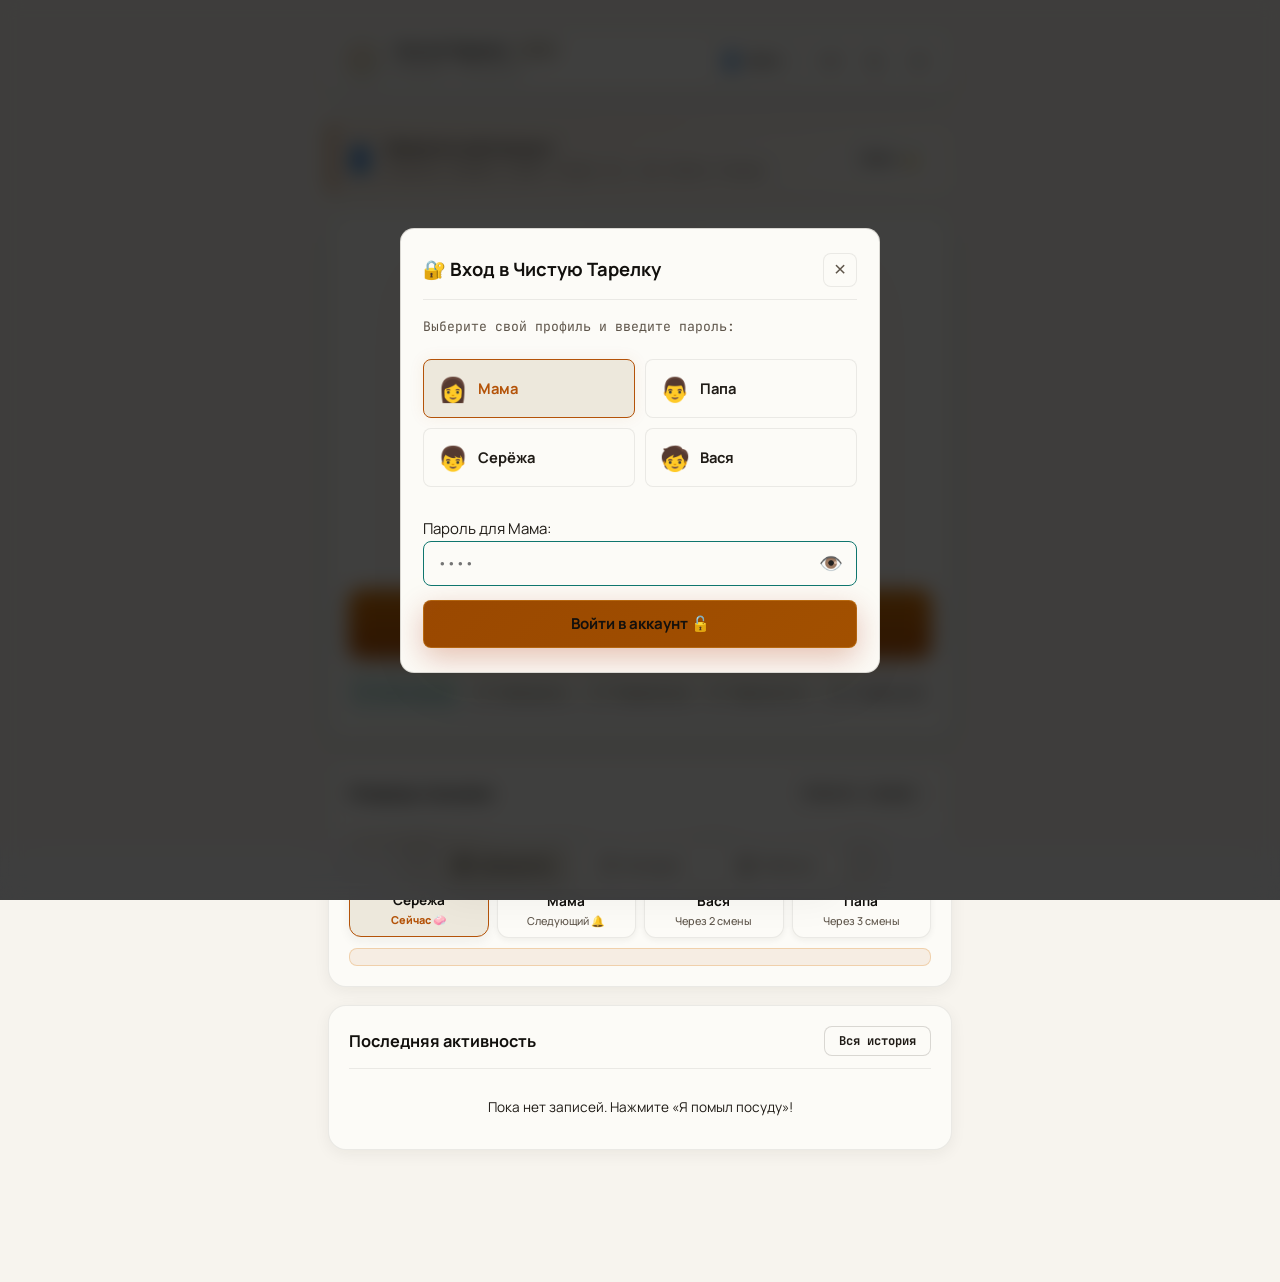
==== commit 42b28e6f: "feat: add live duty timer, gentle ping, dish progress ring and weekly digest" ====
--- a/public/index.html
+++ b/public/index.html
@@ -6,7 +6,7 @@
   <title>Чистая Тарелка — График мытья посуды</title>
   
   <!-- PWA & Mobile Meta Tags -->
-  <meta name="theme-color" content="#0b0b0d">
+  <meta name="theme-color" content="#161513">
   <meta name="apple-mobile-web-app-capable" content="yes">
   <meta name="apple-mobile-web-app-status-bar-style" content="black-translucent">
   <meta name="apple-mobile-web-app-title" content="Посуда">
@@ -136,6 +136,10 @@
           <div id="hero-debt-badge" class="hero-debt-badge hidden"></div>
 
           <div class="duty-avatar-box">
+            <svg class="dish-progress-ring" viewBox="0 0 120 120" width="120" height="120">
+              <circle class="dish-progress-track" cx="60" cy="60" r="54" />
+              <circle class="dish-progress-fill" id="dish-progress-fill" cx="60" cy="60" r="54" stroke-dasharray="339.29" stroke-dashoffset="0" />
+            </svg>
             <div class="avatar-aura-outer"></div>
             <div class="avatar-aura" id="hero-aura"></div>
             <div class="hero-avatar" id="hero-avatar">🍽️</div>
@@ -143,6 +147,13 @@
           
           <h2 class="duty-person-name" id="hero-name">—</h2>
           <div class="duty-person-sub" id="hero-role-title">Определение дежурного...</div>
+
+          <!-- Live Wash Timer Bar -->
+          <div id="hero-live-wash-bar" class="live-wash-bar hidden">
+            <span class="live-wash-dot"></span>
+            <span id="hero-live-wash-text" class="live-wash-text">Моет прямо сейчас (0 мин)</span>
+            <button id="btn-cancel-wash" class="live-cancel-btn" type="button" title="Отменить таймер">✕</button>
+          </div>
 
           <div class="duty-meta" id="hero-meta">
             <span class="meta-tag timer-tag" id="hero-timer">Синхронизация...</span>
@@ -161,8 +172,18 @@
             </div>
           </button>
 
-          <!-- Quick Turn Modifiers -->
+          <!-- Quick Turn Modifiers & Actions -->
           <div class="hero-quick-row">
+            <button id="btn-start-wash" class="quick-btn highlight-wash" type="button" title="Включить таймер: я мою прямо сейчас">
+              <svg class="btn-svg-icon" width="16" height="16" viewBox="0 0 24 24" fill="none" stroke="currentColor" stroke-width="2" stroke-linecap="round" stroke-linejoin="round"><circle cx="12" cy="12" r="10"/><polyline points="12 6 12 12 16 14"/></svg>
+              <span class="btn-text-full">Мою сейчас</span>
+              <span class="btn-text-short">Мою</span>
+            </button>
+            <button id="btn-ping-duty" class="quick-btn" type="button" title="Дружески напомнить дежурному о посуде">
+              <svg class="btn-svg-icon" width="16" height="16" viewBox="0 0 24 24" fill="none" stroke="currentColor" stroke-width="2" stroke-linecap="round" stroke-linejoin="round"><path d="M6 8a6 6 0 0 1 12 0c0 7 3 9 3 9H3s3-2 3-9"/><path d="M10.3 21a1.94 1.94 0 0 0 3.4 0"/></svg>
+              <span class="btn-text-full">Напомнить</span>
+              <span class="btn-text-short">Звонок</span>
+            </button>
             <button id="btn-swap-duty" class="quick-btn" type="button" title="Поменяться дежурством">
               <svg class="btn-svg-icon" width="16" height="16" viewBox="0 0 24 24" fill="none" stroke="currentColor" stroke-width="2" stroke-linecap="round" stroke-linejoin="round"><path d="m3 16 4 4 4-4"/><path d="M7 20V4"/><path d="m21 8-4-4-4 4"/><path d="M17 4v16"/></svg>
               <span class="btn-text-full">Поменяться</span>
@@ -257,6 +278,11 @@
             </div>
           </div>
 
+          <!-- Weekly Highlights / Digest Card -->
+          <div id="weekly-digest-box" class="weekly-digest-box">
+            <!-- Rendered by JS -->
+          </div>
+
           <!-- 3D Podium for Top 3 -->
           <div class="podium-container" id="podium-container">
             <!-- Rendered by JS -->
@@ -323,7 +349,7 @@
         <button type="button" class="modal-close-btn" aria-label="Закрыть" onclick="closeAllModals()">&times;</button>
       </div>
 
-      <!-- Quick Toggles for Mobile (Theme & Sound) -->
+      <!-- Quick Toggles for Mobile (Theme, Sound, Wake Lock) -->
       <div class="settings-quick-toggles-row">
         <button id="btn-quick-theme" class="quick-toggle-card" type="button" aria-label="Сменить тему">
           <span class="quick-toggle-icon" id="quick-theme-icon">🌙</span>
@@ -337,6 +363,13 @@
           <div class="quick-toggle-text">
             <span class="quick-toggle-label">Звуки</span>
             <span class="quick-toggle-val" id="quick-sound-val">Включены</span>
+          </div>
+        </button>
+        <button id="btn-wake" class="quick-toggle-card" type="button" aria-label="Удержание экрана">
+          <span class="quick-toggle-icon" id="quick-wake-icon">📱</span>
+          <div class="quick-toggle-text">
+            <span class="quick-toggle-label">Экран кухни</span>
+            <span class="quick-toggle-val" id="quick-wake-val">Не гасить</span>
           </div>
         </button>
       </div>
--- a/public/style.css
+++ b/public/style.css
@@ -744,6 +744,35 @@
   position: relative;
   margin-bottom: 12px;
   z-index: 2;
+  display: inline-flex;
+  align-items: center;
+  justify-content: center;
+}
+
+.dish-progress-ring {
+  position: absolute;
+  inset: -12px;
+  width: 120px;
+  height: 120px;
+  transform: rotate(-90deg);
+  pointer-events: none;
+  z-index: 3;
+}
+
+.dish-progress-track {
+  fill: none;
+  stroke: var(--line);
+  stroke-width: 3.5;
+}
+
+.dish-progress-fill {
+  fill: none;
+  stroke: var(--teal);
+  stroke-width: 4;
+  stroke-linecap: round;
+  stroke-dasharray: 339.29;
+  stroke-dashoffset: 0;
+  transition: stroke-dashoffset 0.8s cubic-bezier(0.2, 0.8, 0.2, 1), stroke 0.4s ease;
 }
 
 .avatar-aura-outer {
@@ -802,6 +831,73 @@
   font-weight: 500;
   margin-top: 4px;
   letter-spacing: 0.01em;
+}
+
+/* Live Wash Timer Bar */
+.live-wash-bar {
+  display: inline-flex;
+  align-items: center;
+  gap: 8px;
+  background: rgba(45, 212, 191, 0.12);
+  border: 1px solid rgba(45, 212, 191, 0.3);
+  border-radius: var(--radius-full);
+  padding: 5px 12px 5px 10px;
+  margin-top: 10px;
+  margin-bottom: 2px;
+  font-size: 0.82rem;
+  font-weight: 600;
+  color: var(--teal);
+  animation: fadeIn 0.3s ease;
+}
+
+.live-wash-bar.hidden {
+  display: none !important;
+}
+
+.live-wash-dot {
+  width: 8px;
+  height: 8px;
+  border-radius: 50%;
+  background: var(--teal);
+  box-shadow: 0 0 8px var(--teal);
+  animation: liveDotPulse 1.5s infinite ease-in-out;
+  flex-shrink: 0;
+}
+
+@keyframes liveDotPulse {
+  0%, 100% {
+    opacity: 1;
+    transform: scale(1);
+  }
+  50% {
+    opacity: 0.35;
+    transform: scale(0.75);
+  }
+}
+
+.live-wash-text {
+  font-family: var(--font-body);
+}
+
+.live-cancel-btn {
+  background: transparent;
+  border: none;
+  color: var(--muted);
+  cursor: pointer;
+  font-size: 0.8rem;
+  padding: 1px 5px;
+  line-height: 1;
+  border-radius: var(--radius-sm);
+  display: inline-flex;
+  align-items: center;
+  justify-content: center;
+  transition: all 0.15s ease;
+  margin-left: 2px;
+}
+
+.live-cancel-btn:hover {
+  color: var(--danger);
+  background: rgba(248, 113, 113, 0.15);
 }
 
 /* Technical Telemetry Row */
@@ -984,6 +1080,34 @@
   transform: scale(0.96);
 }
 
+.quick-btn.highlight-wash {
+  border-color: rgba(45, 212, 191, 0.4);
+  background: rgba(45, 212, 191, 0.08);
+  color: var(--teal);
+}
+
+.quick-btn.highlight-wash:hover {
+  background: rgba(45, 212, 191, 0.16);
+  border-color: var(--teal);
+  color: var(--teal);
+}
+
+.quick-btn.highlight-wash.active-washing {
+  background: rgba(45, 212, 191, 0.22);
+  border-color: var(--teal);
+  color: var(--teal);
+  animation: pulseWashBtn 2s infinite ease-in-out;
+}
+
+@keyframes pulseWashBtn {
+  0%, 100% {
+    box-shadow: 0 0 0 0 rgba(45, 212, 191, 0.35);
+  }
+  50% {
+    box-shadow: 0 0 0 5px rgba(45, 212, 191, 0);
+  }
+}
+
 /* ========================================================
    SECTION & CONTENT CARDS
    ======================================================== */
@@ -1402,6 +1526,98 @@
   border: 1px solid oklch(0.755 0.145 72 / 0.3);
   padding: 5px 12px;
   border-radius: var(--radius-sm);
+}
+
+/* Weekly Highlights / Digest */
+.weekly-digest-box {
+  background: var(--surface);
+  border: 1px solid var(--line-strong);
+  border-radius: var(--radius-md);
+  padding: 14px 16px;
+  margin-bottom: 20px;
+  box-shadow: 0 2px 8px var(--shadow);
+  animation: fadeIn 0.3s ease;
+}
+
+.weekly-digest-header {
+  display: flex;
+  align-items: center;
+  justify-content: space-between;
+  gap: 10px;
+  margin-bottom: 12px;
+  padding-bottom: 8px;
+  border-bottom: 1px solid var(--line);
+}
+
+.weekly-digest-badge {
+  font-family: var(--font-body);
+  font-size: 0.74rem;
+  font-weight: 700;
+  text-transform: uppercase;
+  letter-spacing: 0.05em;
+  color: var(--primary);
+  background: var(--amber-soft);
+  padding: 3px 9px;
+  border-radius: var(--radius-full);
+}
+
+.weekly-digest-total {
+  font-size: 0.8rem;
+  color: var(--muted);
+}
+
+.weekly-digest-total strong {
+  font-family: var(--font-mono);
+  color: var(--ink-strong);
+  font-size: 0.95rem;
+}
+
+.weekly-digest-grid {
+  display: grid;
+  grid-template-columns: repeat(2, 1fr);
+  gap: 10px;
+}
+
+.weekly-metric-card {
+  background: var(--surface-subtle);
+  border: 1px solid var(--line);
+  border-radius: var(--radius-sm);
+  padding: 10px 12px;
+  display: flex;
+  align-items: center;
+  gap: 10px;
+  min-width: 0;
+}
+
+.weekly-metric-icon {
+  font-size: 1.45rem;
+  line-height: 1;
+  flex-shrink: 0;
+}
+
+.weekly-metric-info {
+  display: flex;
+  flex-direction: column;
+  min-width: 0;
+}
+
+.weekly-metric-label {
+  font-size: 0.72rem;
+  color: var(--muted);
+  font-weight: 500;
+  white-space: nowrap;
+  overflow: hidden;
+  text-overflow: ellipsis;
+}
+
+.weekly-metric-val {
+  font-size: 0.88rem;
+  font-weight: 700;
+  color: var(--ink-strong);
+  font-family: var(--font-display);
+  white-space: nowrap;
+  overflow: hidden;
+  text-overflow: ellipsis;
 }
 
 /* 3D Visual Podium */
@@ -1971,7 +2187,7 @@
 /* Quick Toggles Row (Settings Sheet) */
 .settings-quick-toggles-row {
   display: grid;
-  grid-template-columns: repeat(2, 1fr);
+  grid-template-columns: repeat(auto-fit, minmax(105px, 1fr));
   gap: 10px;
   margin-top: 4px;
   margin-bottom: 6px;
@@ -3198,6 +3414,14 @@
   .hero-quick-row {
     gap: 5px;
     margin-top: 12px;
+    overflow-x: auto;
+    scrollbar-width: none;
+    -webkit-overflow-scrolling: touch;
+    padding-bottom: 2px;
+  }
+
+  .hero-quick-row::-webkit-scrollbar {
+    display: none;
   }
 
   .quick-btn {
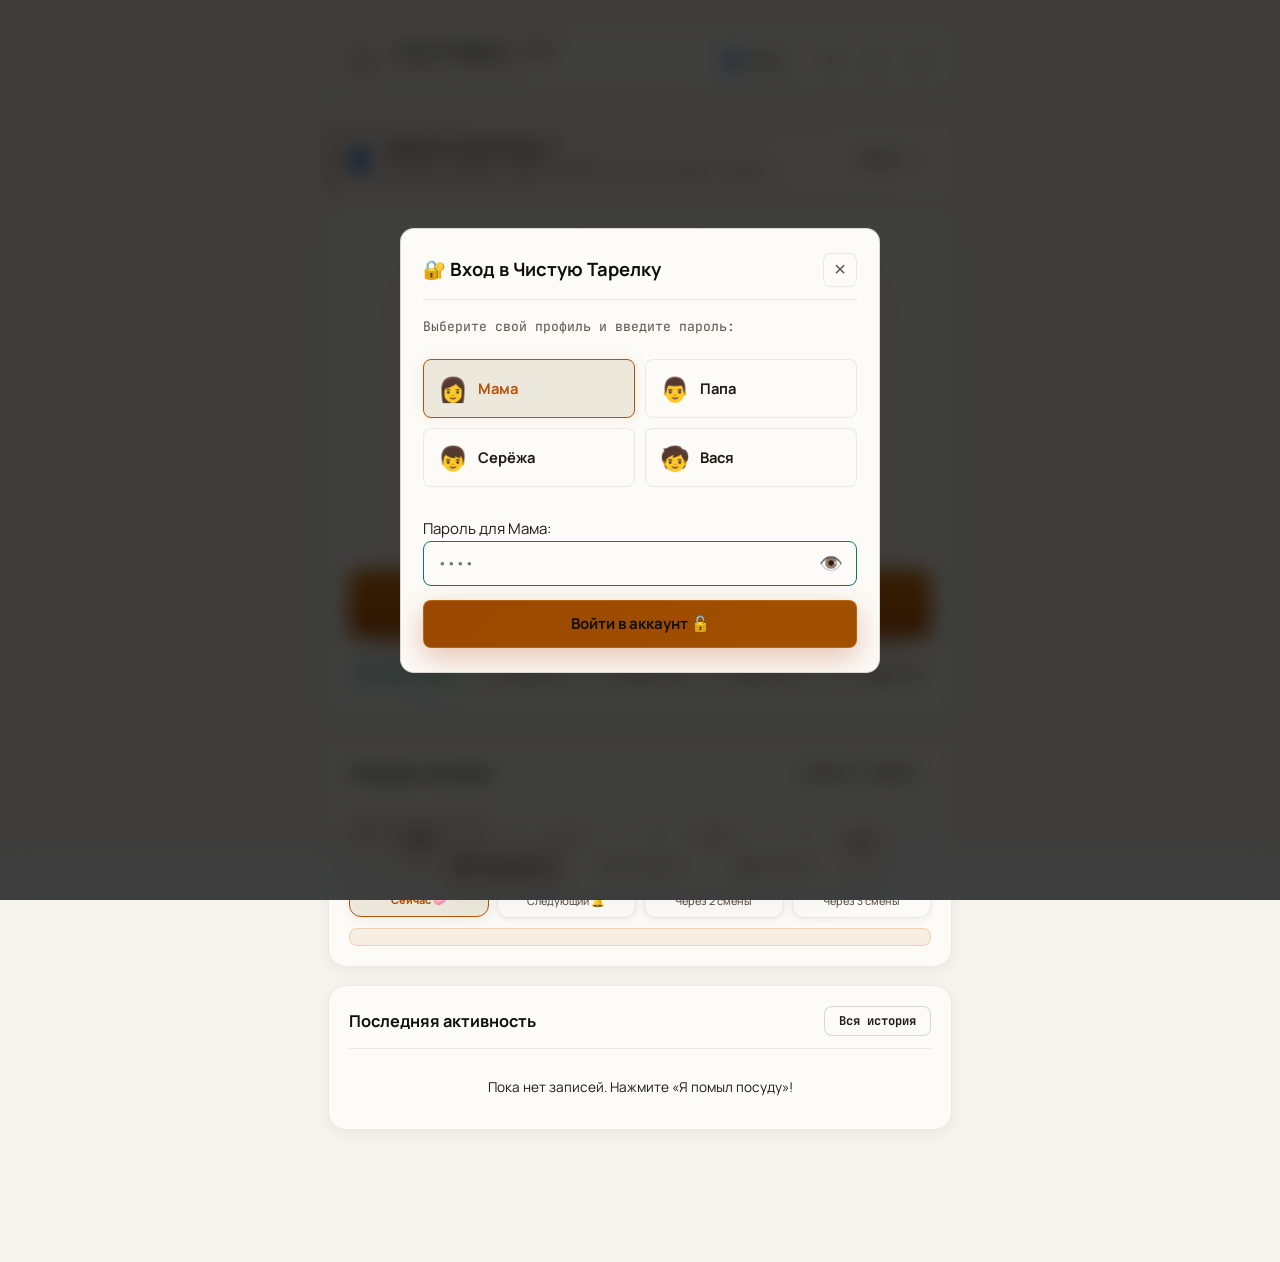
==== commit 15acbb44: "fix(ui): center dish progress ring and remove legacy outer aura" ====
--- a/public/index.html
+++ b/public/index.html
@@ -19,7 +19,7 @@
   <link rel="preconnect" href="https://fonts.gstatic.com" crossorigin>
   <link href="https://fonts.googleapis.com/css2?family=JetBrains+Mono:wght@400;500;600&family=Manrope:wght@400;500;600;700&display=swap" rel="stylesheet">
 
-  <link rel="stylesheet" href="style.css?v=8.0">
+  <link rel="stylesheet" href="style.css?v=9.5">
 </head>
 <body>
   <!-- Canvas for celebration confetti & bubbles -->
@@ -136,11 +136,10 @@
           <div id="hero-debt-badge" class="hero-debt-badge hidden"></div>
 
           <div class="duty-avatar-box">
-            <svg class="dish-progress-ring" viewBox="0 0 120 120" width="120" height="120">
+            <svg class="dish-progress-ring" viewBox="0 0 120 120" style="position: absolute; top: 50%; left: 50%; transform: translate(-50%, -50%); pointer-events: none; z-index: 1;" aria-hidden="true">
               <circle class="dish-progress-track" cx="60" cy="60" r="54" />
-              <circle class="dish-progress-fill" id="dish-progress-fill" cx="60" cy="60" r="54" stroke-dasharray="339.29" stroke-dashoffset="0" />
+              <circle class="dish-progress-fill" id="dish-progress-fill" cx="60" cy="60" r="54" stroke-dasharray="339.29" stroke-dashoffset="0" transform="rotate(-90 60 60)" />
             </svg>
-            <div class="avatar-aura-outer"></div>
             <div class="avatar-aura" id="hero-aura"></div>
             <div class="hero-avatar" id="hero-avatar">🍽️</div>
           </div>
@@ -699,6 +698,6 @@
     </div>
   </div>
 
-  <script src="app.js?v=7.4"></script>
+  <script src="app.js?v=9.5"></script>
 </body>
 </html>
--- a/public/style.css
+++ b/public/style.css
@@ -742,27 +742,31 @@
 
 .duty-avatar-box {
   position: relative;
-  margin-bottom: 12px;
+  width: 96px;
+  height: 96px;
+  margin: 0 auto 12px;
+  display: flex;
+  align-items: center;
+  justify-content: center;
   z-index: 2;
-  display: inline-flex;
-  align-items: center;
-  justify-content: center;
 }
 
 .dish-progress-ring {
   position: absolute;
-  inset: -12px;
+  top: 50%;
+  left: 50%;
   width: 120px;
   height: 120px;
-  transform: rotate(-90deg);
+  transform: translate(-50%, -50%);
   pointer-events: none;
-  z-index: 3;
+  z-index: 1;
 }
 
 .dish-progress-track {
   fill: none;
-  stroke: var(--line);
+  stroke: var(--line-strong);
   stroke-width: 3.5;
+  opacity: 0.5;
 }
 
 .dish-progress-fill {
@@ -772,23 +776,21 @@
   stroke-linecap: round;
   stroke-dasharray: 339.29;
   stroke-dashoffset: 0;
+  transform-origin: 60px 60px;
   transition: stroke-dashoffset 0.8s cubic-bezier(0.2, 0.8, 0.2, 1), stroke 0.4s ease;
 }
 
 .avatar-aura-outer {
-  position: absolute;
-  inset: -12px;
-  border-radius: 50%;
-  border: 1px solid var(--line);
-  opacity: 0.5;
+  display: none !important;
 }
 
 .avatar-aura {
   position: absolute;
-  inset: -5px;
+  inset: -4px;
   border-radius: 50%;
   border: 1px solid var(--line-strong);
-  opacity: 0.8;
+  opacity: 0.7;
+  pointer-events: none;
 }
 
 .hero-avatar {
@@ -3369,6 +3371,17 @@
     font-size: 3.3rem;
   }
 
+  .duty-avatar-box {
+    width: 86px;
+    height: 86px;
+    margin-bottom: 10px;
+  }
+
+  .dish-progress-ring {
+    width: 108px;
+    height: 108px;
+  }
+
   .duty-person-name {
     font-size: clamp(1.5rem, 7vw, 2.2rem);
     margin-top: 2px;
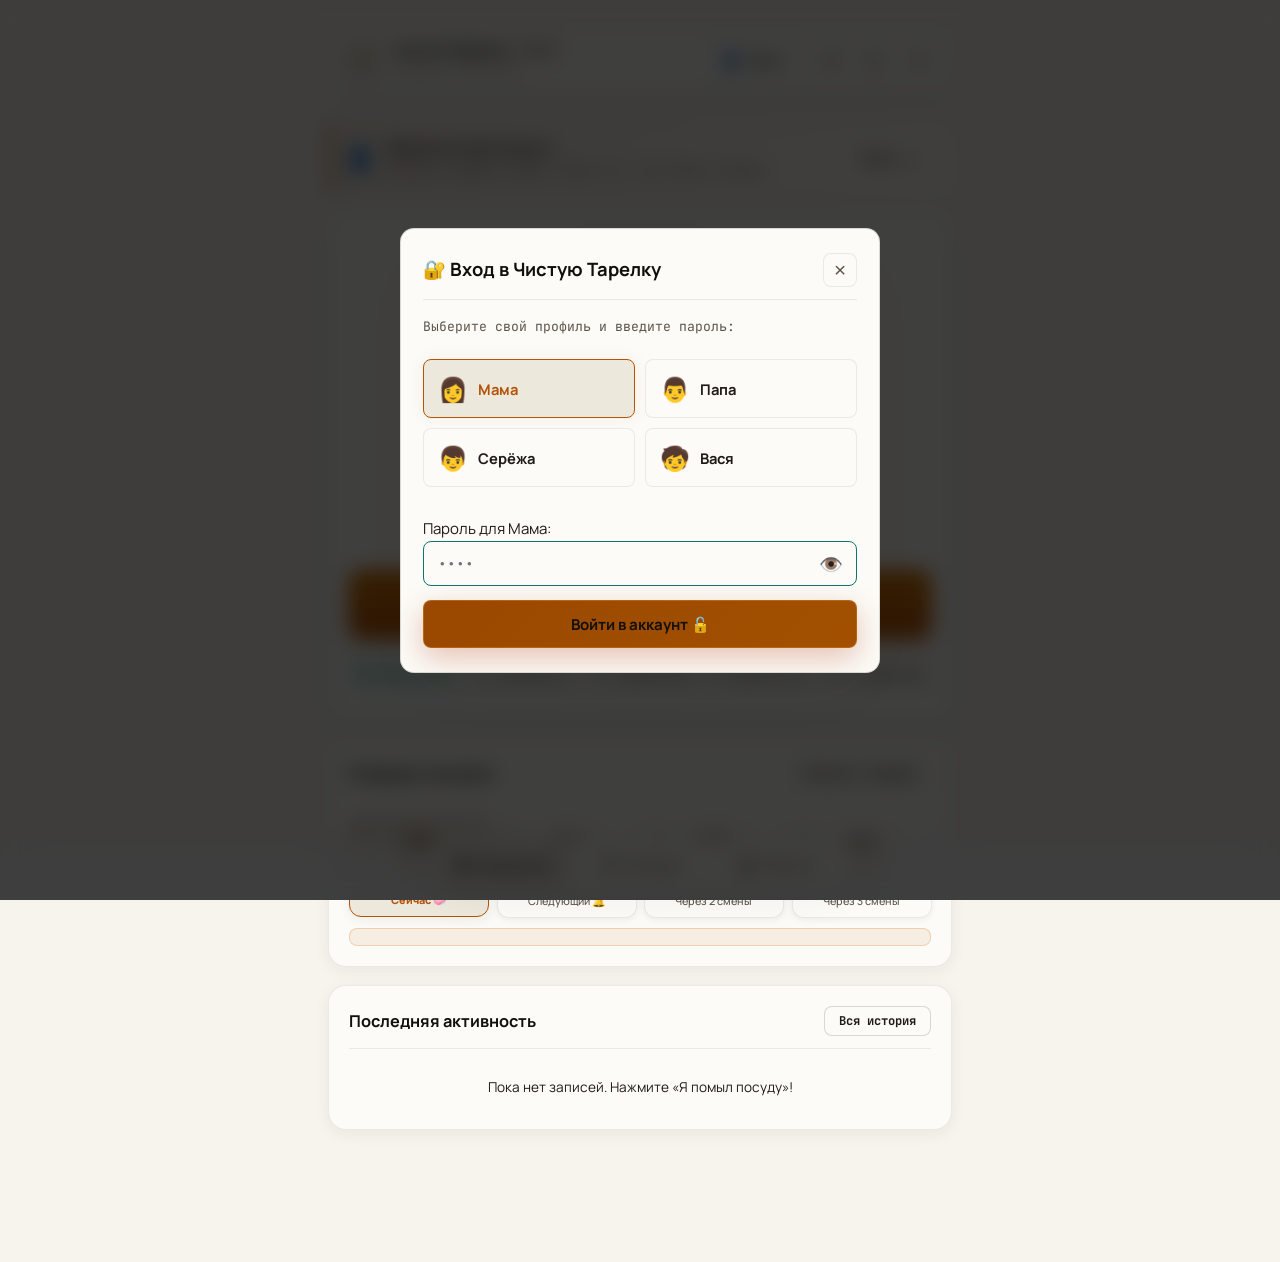
==== commit 3470b844: "perf: optimize render loops, dom cache, gestures and font caching" ====
--- a/public/index.html
+++ b/public/index.html
@@ -19,7 +19,7 @@
   <link rel="preconnect" href="https://fonts.gstatic.com" crossorigin>
   <link href="https://fonts.googleapis.com/css2?family=JetBrains+Mono:wght@400;500;600&family=Manrope:wght@400;500;600;700&display=swap" rel="stylesheet">
 
-  <link rel="stylesheet" href="style.css?v=9.5">
+  <link rel="stylesheet" href="style.css?v=9.7">
 </head>
 <body>
   <!-- Canvas for celebration confetti & bubbles -->
@@ -698,6 +698,6 @@
     </div>
   </div>
 
-  <script src="app.js?v=9.5"></script>
+  <script src="app.js?v=9.7"></script>
 </body>
 </html>
--- a/public/style.css
+++ b/public/style.css
@@ -593,6 +593,7 @@
   box-shadow: 0 10px 30px var(--shadow), inset 0 1px 0 rgba(255, 255, 255, 0.05);
   overflow: hidden;
   transition: border-color 0.25s ease, box-shadow 0.25s ease;
+  contain: layout style;
 }
 
 .hero-ambient-glow {
@@ -757,9 +758,10 @@
   left: 50%;
   width: 120px;
   height: 120px;
-  transform: translate(-50%, -50%);
+  transform: translate(-50%, -50%) translateZ(0);
   pointer-events: none;
   z-index: 1;
+  will-change: transform;
 }
 
 .dish-progress-track {
@@ -1123,6 +1125,7 @@
   flex-direction: column;
   transition: border-color 180ms ease;
   box-shadow: 0 4px 16px var(--shadow), inset 0 1px 0 rgba(255, 255, 255, 0.04);
+  contain: layout style;
 }
 
 .content-card:hover {
@@ -1209,6 +1212,7 @@
   transition: all 200ms ease;
   cursor: pointer;
   box-shadow: 0 2px 6px var(--shadow), inset 0 1px 0 rgba(255, 255, 255, 0.04);
+  contain: layout style;
 }
 
 .queue-card:hover {
@@ -2269,6 +2273,8 @@
   max-height: 90vh;
   overflow-y: auto;
   position: relative;
+  will-change: transform;
+  transform: translateZ(0);
 }
 
 .modal-head {
